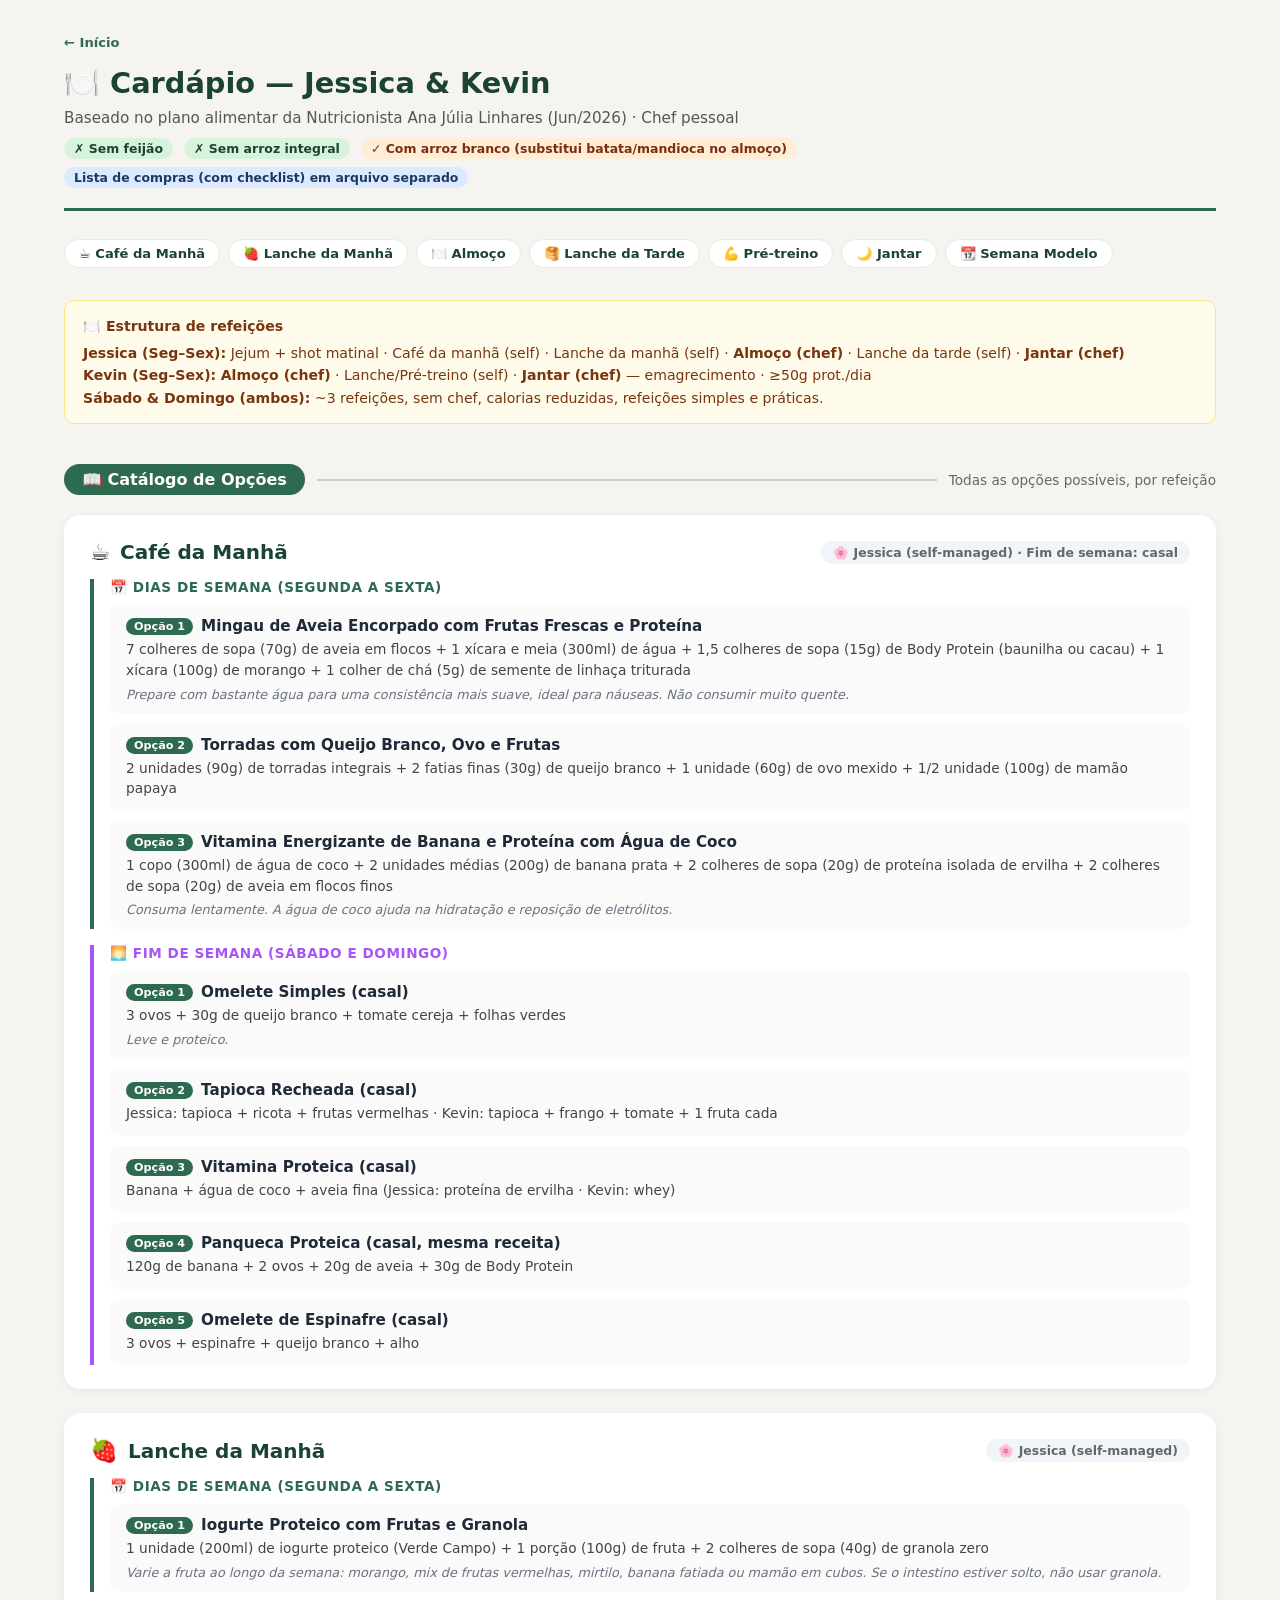
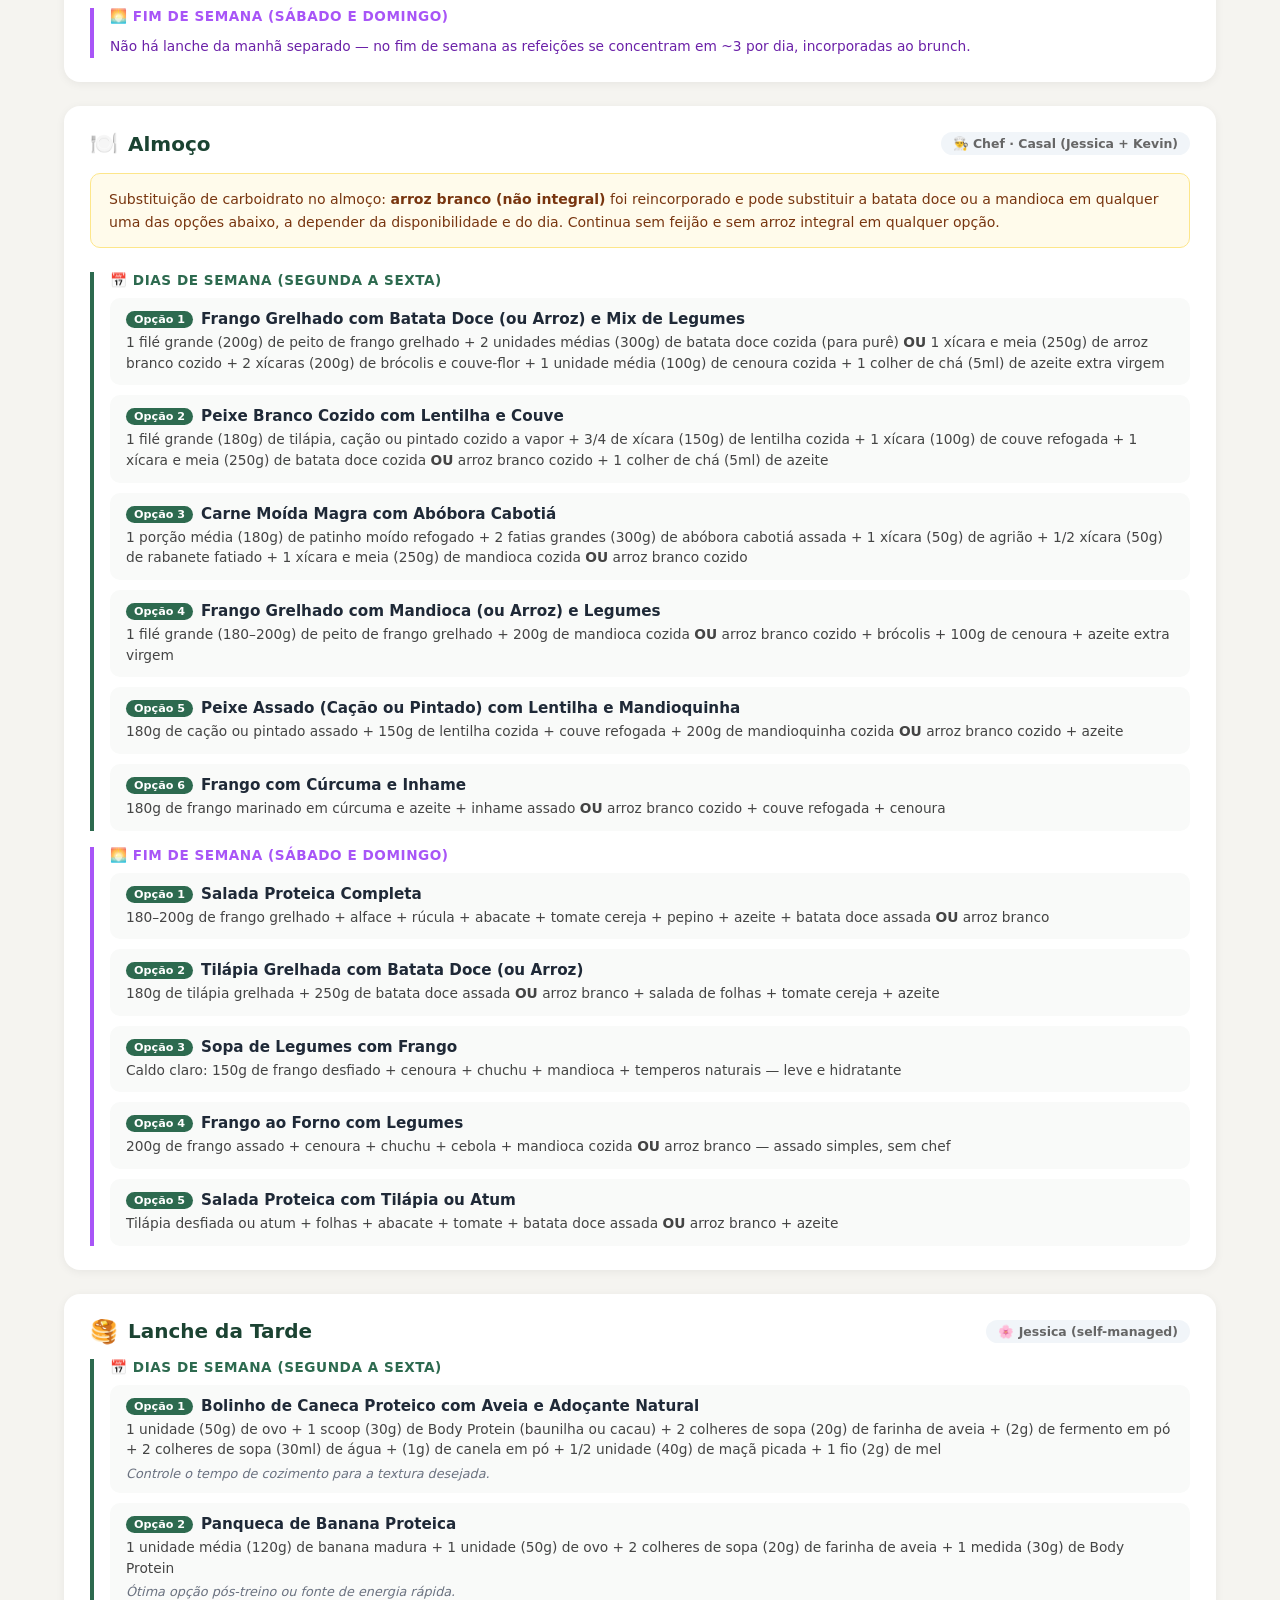
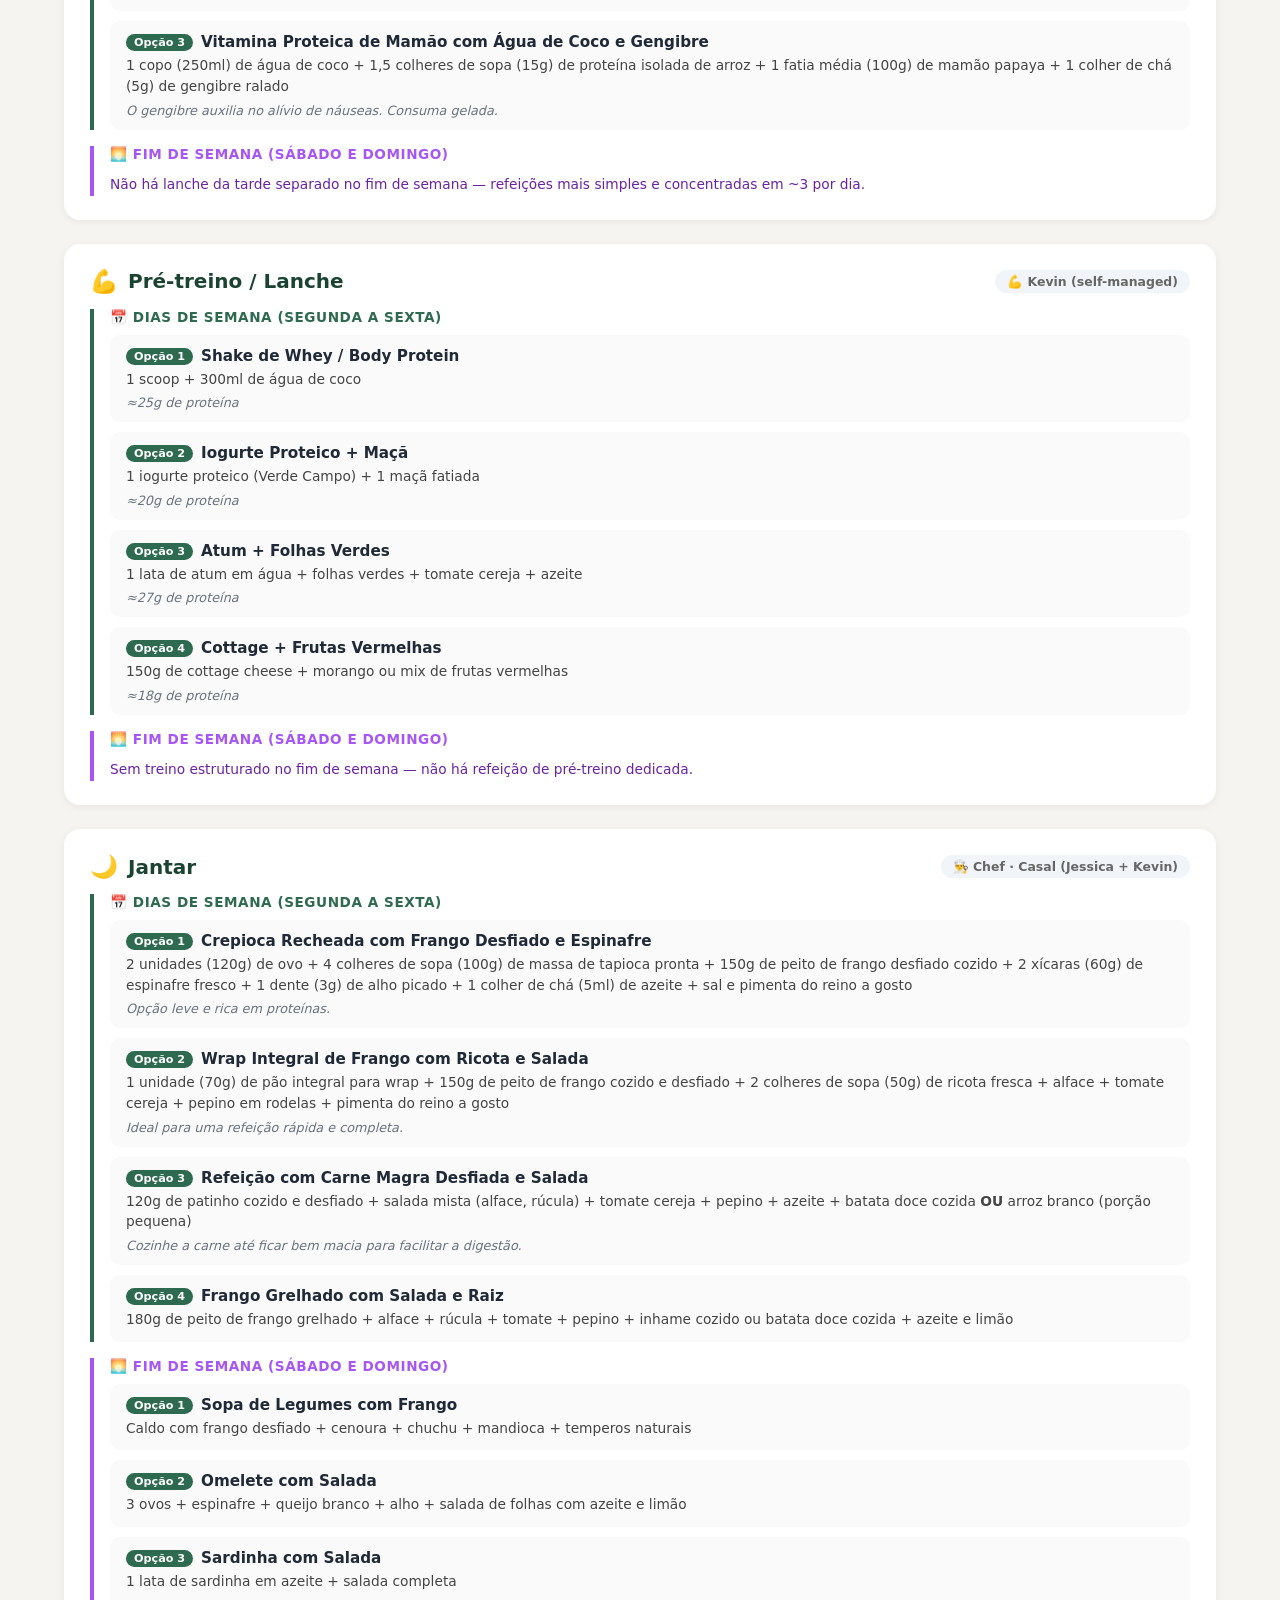
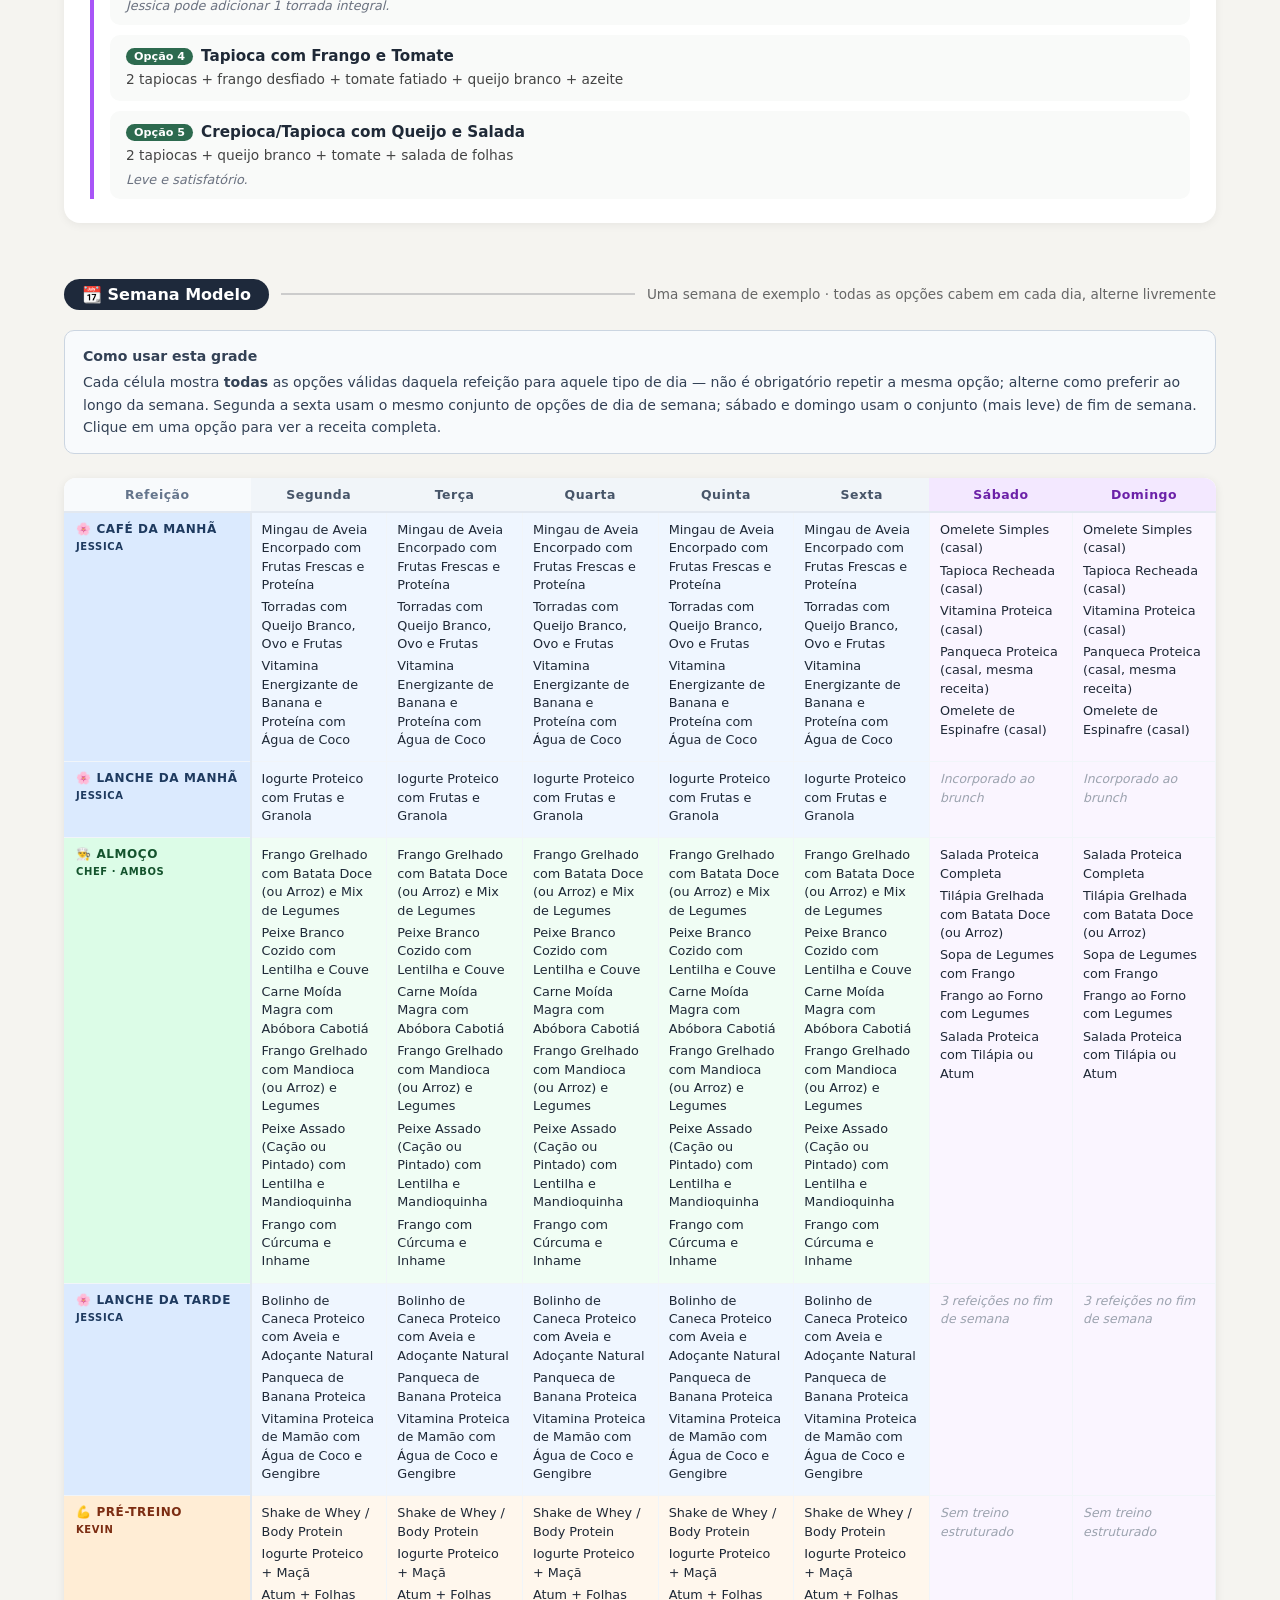
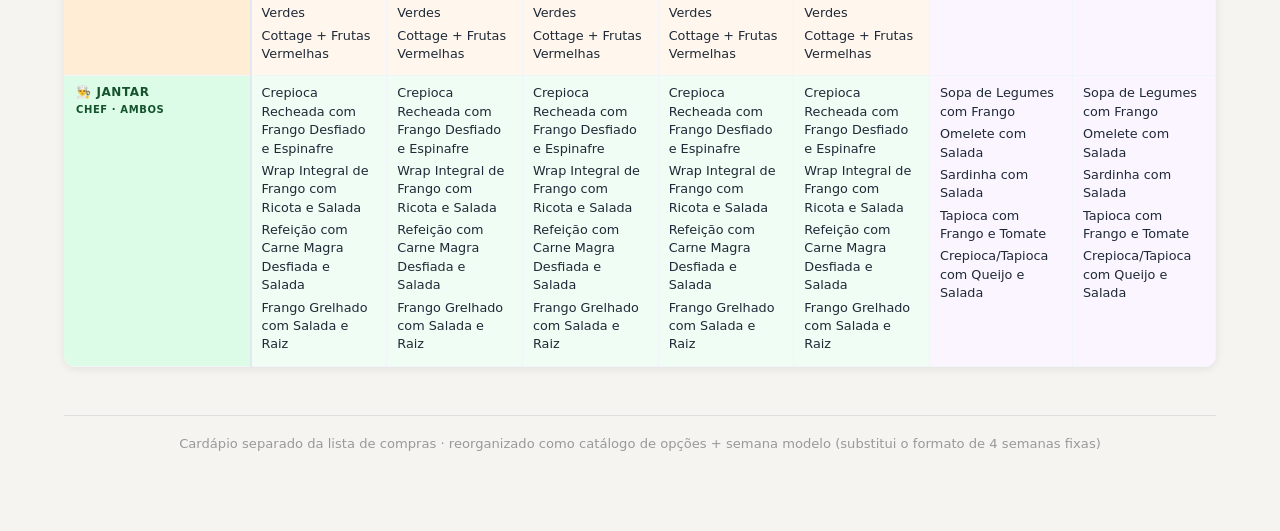
==== cardapio-opcoes-semana.html @ 3e59788e "feat: initial commit" ====
<!DOCTYPE html>
<html lang="pt-BR">
<head>
<meta charset="UTF-8">
<meta name="viewport" content="width=device-width, initial-scale=1.0">
<title>Cardápio — Jessica &amp; Kevin</title>
<style>
  .back-nav { display: inline-flex; align-items: center; gap: 6px; font-size: 0.82rem; font-weight: 600; color: #2d6a4f; text-decoration: none; margin-bottom: 16px; }
  .back-nav:hover { text-decoration: underline; }
  * { margin: 0; padding: 0; box-sizing: border-box; }
  body {
    font-family: 'Segoe UI', system-ui, sans-serif;
    background: #f5f4f0;
    color: #2d2d2d;
    padding: 32px 24px 80px;
    max-width: 1200px;
    margin: 0 auto;
  }
  header { margin-bottom: 28px; padding-bottom: 20px; border-bottom: 3px solid #2d6a4f; }
  header h1 { font-size: 1.8rem; font-weight: 700; color: #1b4332; margin-bottom: 6px; }
  header p { color: #555; font-size: 0.95rem; line-height: 1.6; }
  .tag { display: inline-block; background: #d8f3dc; color: #1b4332; font-size: 0.78rem; font-weight: 600; padding: 3px 10px; border-radius: 20px; margin-right: 6px; margin-top: 8px; }
  .tag.blue { background: #dbeafe; color: #1e3a5f; }
  .tag.orange { background: #ffedd5; color: #7c2d12; }

  nav.toc { display: flex; flex-wrap: wrap; gap: 8px; margin: 20px 0 32px; }
  nav.toc a {
    background: white; border: 1px solid #d8f3dc; color: #1b4332;
    font-size: 0.82rem; font-weight: 600; padding: 6px 14px; border-radius: 20px;
    text-decoration: none;
  }
  nav.toc a:hover { background: #d8f3dc; }

  .note-box { background: #fffbeb; border: 1px solid #fde68a; border-radius: 10px; padding: 14px 18px; margin: 16px 0 24px; font-size: 0.88rem; color: #78350f; line-height: 1.6; }
  .note-box strong { display: block; margin-bottom: 4px; }

  .section-title { display: flex; align-items: center; gap: 12px; margin: 40px 0 20px; }
  .section-title .badge { background: #2d6a4f; color: white; padding: 6px 18px; border-radius: 30px; font-size: 1rem; font-weight: 700; white-space: nowrap; }
  .section-title hr { flex: 1; border: none; border-top: 2px solid #ccc; }
  .section-title p { color: #666; font-size: 0.85rem; white-space: nowrap; }

  /* meal sections (catalog) */
  .meal-section { background: white; border-radius: 16px; padding: 24px 26px; margin-bottom: 24px; box-shadow: 0 2px 10px rgba(0,0,0,0.06); scroll-margin-top: 16px; }
  .meal-header { display: flex; align-items: center; gap: 10px; margin-bottom: 4px; flex-wrap: wrap; }
  .meal-icon { font-size: 1.4rem; }
  .meal-header h2 { font-size: 1.25rem; color: #1b4332; font-weight: 700; }
  .who-tag { margin-left: auto; font-size: 0.78rem; font-weight: 600; color: #666; background: #f1f5f9; padding: 4px 12px; border-radius: 20px; }

  .opt-groups { margin-top: 14px; display: flex; flex-direction: column; gap: 16px; }
  .opt-group { border-left: 4px solid #2d6a4f; padding-left: 16px; }
  .opt-group-label { font-weight: 700; font-size: 0.85rem; text-transform: uppercase; letter-spacing: 0.04em; margin-bottom: 10px; }
  .opt-card { background: #f9faf9; border-radius: 10px; padding: 12px 16px; margin-bottom: 10px; }
  .opt-card:last-child { margin-bottom: 0; }
  .opt-title { font-weight: 700; font-size: 0.95rem; color: #1f2937; margin-bottom: 4px; }
  .opt-num { display: inline-block; background: #2d6a4f; color: white; font-size: 0.7rem; font-weight: 700; padding: 2px 8px; border-radius: 10px; margin-right: 8px; vertical-align: middle; }
  .opt-ing { font-size: 0.86rem; color: #444; line-height: 1.5; }
  .opt-card .obs { font-size: 0.8rem; color: #6b7280; margin-top: 6px; font-style: italic; }
  .weekend-note { font-size: 0.86rem; color: #6b21a8; padding: 4px 0; }

  /* semana modelo grid (reuses table.menu style) */
  .menu-table-wrap { overflow-x: auto; border-radius: 12px; box-shadow: 0 2px 10px rgba(0,0,0,0.08); }
  table.menu { border-collapse: collapse; width: 100%; min-width: 950px; background: white; font-size: 0.82rem; }
  table.menu th { padding: 9px 10px; text-align: center; font-size: 0.78rem; font-weight: 700; letter-spacing: 0.04em; border-bottom: 2px solid #e2e8f0; white-space: nowrap; }
  th.day-header { background: #f1f5f9; color: #475569; }
  th.wkend-header { background: #f3e8ff; color: #6b21a8; }
  th.row-label { background: #f8fafc; color: #64748b; text-align:left; width: 130px; }
  table.menu td { padding: 8px 10px; border-bottom: 1px solid #f1f5f9; border-right: 1px solid #f1f5f9; vertical-align: top; line-height: 1.4; color: #374151; }
  table.menu td.row-label-cell { font-size: 0.75rem; font-weight: 700; text-transform: uppercase; letter-spacing: 0.05em; white-space: nowrap; padding: 8px 12px; border-right: 2px solid #e2e8f0; }
  tr.row-chef td { background: #f0fdf4; }
  tr.row-chef td.row-label-cell { background: #dcfce7; color: #14532d; }
  tr.row-jessica td { background: #eff6ff; }
  tr.row-jessica td.row-label-cell { background: #dbeafe; color: #1e3a5f; }
  tr.row-kevin td { background: #fff7ed; }
  tr.row-kevin td.row-label-cell { background: #ffedd5; color: #7c2d12; }
  td.wkend { background: rgba(168,85,247,0.06) !important; }
  .cell-list { list-style: none; }
  .cell-list li { margin-bottom: 4px; }
  .cell-list a { color: #1f2937; text-decoration: none; font-size: 0.8rem; }
  .cell-list a:hover { text-decoration: underline; color: #2d6a4f; }
  .cell-empty, .cell-note { color: #9ca3af; font-size: 0.78rem; font-style: italic; }

  footer { margin-top: 48px; padding-top: 20px; border-top: 1px solid #ddd; font-size: 0.82rem; color: #999; text-align: center; }

  @media print {
    body { padding: 16px; background: white; }
    .meal-section { box-shadow: none; border: 1px solid #ddd; }
    nav.toc { display: none; }
  }
</style>
</head>
<body>

<a class="back-nav" href="index.html">← Início</a>
<header>
  <h1>🍽️ Cardápio — Jessica &amp; Kevin</h1>
  <p>Baseado no plano alimentar da Nutricionista Ana Júlia Linhares (Jun/2026) · Chef pessoal</p>
  <div>
    <span class="tag">✗ Sem feijão</span>
    <span class="tag">✗ Sem arroz integral</span>
    <span class="tag orange">✓ Com arroz branco (substitui batata/mandioca no almoço)</span>
    <span class="tag blue">Lista de compras (com checklist) em arquivo separado</span>
  </div>
</header>

<nav class="toc">
  <a href="#cafe">☕ Café da Manhã</a>
  <a href="#lanche-manha">🍓 Lanche da Manhã</a>
  <a href="#almoco">🍽️ Almoço</a>
  <a href="#lanche-tarde">🥞 Lanche da Tarde</a>
  <a href="#pretreino">💪 Pré-treino</a>
  <a href="#jantar">🌙 Jantar</a>
  <a href="#semana-modelo">📆 Semana Modelo</a>
</nav>

<div class="note-box">
  <strong>🍽️ Estrutura de refeições</strong>
  <b>Jessica (Seg–Sex):</b> Jejum + shot matinal · Café da manhã (self) · Lanche da manhã (self) · <b>Almoço (chef)</b> · Lanche da tarde (self) · <b>Jantar (chef)</b><br>
  <b>Kevin (Seg–Sex):</b> <b>Almoço (chef)</b> · Lanche/Pré-treino (self) · <b>Jantar (chef)</b> — emagrecimento · ≥50g prot./dia<br>
  <b>Sábado &amp; Domingo (ambos):</b> ~3 refeições, sem chef, calorias reduzidas, refeições simples e práticas.
</div>

<div class="section-title">
  <span class="badge">📖 Catálogo de Opções</span>
  <hr>
  <p>Todas as opções possíveis, por refeição</p>
</div>

<div class="meal-section" id="cafe">
  <div class="meal-header"><span class="meal-icon">☕</span><h2>Café da Manhã</h2><span class="who-tag">🌸 Jessica (self-managed) · Fim de semana: casal</span></div>
  
  <div class="opt-groups">
  <div class="opt-group" style="border-left-color:#2d6a4f;">
    <div class="opt-group-label" style="color:#2d6a4f;">📅 Dias de Semana (Segunda a Sexta)</div>
    <div class="opt-card">
      <div class="opt-title"><span class="opt-num">Opção 1</span>Mingau de Aveia Encorpado com Frutas Frescas e Proteína</div>
      <div class="opt-ing">7 colheres de sopa (70g) de aveia em flocos + 1 xícara e meia (300ml) de água + 1,5 colheres de sopa (15g) de Body Protein (baunilha ou cacau) + 1 xícara (100g) de morango + 1 colher de chá (5g) de semente de linhaça triturada</div>
      <div class="obs">Prepare com bastante água para uma consistência mais suave, ideal para náuseas. Não consumir muito quente.</div>
    </div>
    <div class="opt-card">
      <div class="opt-title"><span class="opt-num">Opção 2</span>Torradas com Queijo Branco, Ovo e Frutas</div>
      <div class="opt-ing">2 unidades (90g) de torradas integrais + 2 fatias finas (30g) de queijo branco + 1 unidade (60g) de ovo mexido + 1/2 unidade (100g) de mamão papaya</div>
      
    </div>
    <div class="opt-card">
      <div class="opt-title"><span class="opt-num">Opção 3</span>Vitamina Energizante de Banana e Proteína com Água de Coco</div>
      <div class="opt-ing">1 copo (300ml) de água de coco + 2 unidades médias (200g) de banana prata + 2 colheres de sopa (20g) de proteína isolada de ervilha + 2 colheres de sopa (20g) de aveia em flocos finos</div>
      <div class="obs">Consuma lentamente. A água de coco ajuda na hidratação e reposição de eletrólitos.</div>
    </div>
  </div>
  <div class="opt-group" style="border-left-color:#a855f7;">
    <div class="opt-group-label" style="color:#a855f7;">🌅 Fim de Semana (Sábado e Domingo)</div>
    <div class="opt-card">
      <div class="opt-title"><span class="opt-num">Opção 1</span>Omelete Simples (casal)</div>
      <div class="opt-ing">3 ovos + 30g de queijo branco + tomate cereja + folhas verdes</div>
      <div class="obs">Leve e proteico.</div>
    </div>
    <div class="opt-card">
      <div class="opt-title"><span class="opt-num">Opção 2</span>Tapioca Recheada (casal)</div>
      <div class="opt-ing">Jessica: tapioca + ricota + frutas vermelhas · Kevin: tapioca + frango + tomate + 1 fruta cada</div>
      
    </div>
    <div class="opt-card">
      <div class="opt-title"><span class="opt-num">Opção 3</span>Vitamina Proteica (casal)</div>
      <div class="opt-ing">Banana + água de coco + aveia fina (Jessica: proteína de ervilha · Kevin: whey)</div>
      
    </div>
    <div class="opt-card">
      <div class="opt-title"><span class="opt-num">Opção 4</span>Panqueca Proteica (casal, mesma receita)</div>
      <div class="opt-ing">120g de banana + 2 ovos + 20g de aveia + 30g de Body Protein</div>
      
    </div>
    <div class="opt-card">
      <div class="opt-title"><span class="opt-num">Opção 5</span>Omelete de Espinafre (casal)</div>
      <div class="opt-ing">3 ovos + espinafre + queijo branco + alho</div>
      
    </div>
  </div>
  </div>
</div>
<div class="meal-section" id="lanche-manha">
  <div class="meal-header"><span class="meal-icon">🍓</span><h2>Lanche da Manhã</h2><span class="who-tag">🌸 Jessica (self-managed)</span></div>
  
  <div class="opt-groups">
  <div class="opt-group" style="border-left-color:#2d6a4f;">
    <div class="opt-group-label" style="color:#2d6a4f;">📅 Dias de Semana (Segunda a Sexta)</div>
    <div class="opt-card">
      <div class="opt-title"><span class="opt-num">Opção 1</span>Iogurte Proteico com Frutas e Granola</div>
      <div class="opt-ing">1 unidade (200ml) de iogurte proteico (Verde Campo) + 1 porção (100g) de fruta + 2 colheres de sopa (40g) de granola zero</div>
      <div class="obs">Varie a fruta ao longo da semana: morango, mix de frutas vermelhas, mirtilo, banana fatiada ou mamão em cubos. Se o intestino estiver solto, não usar granola.</div>
    </div>
  </div>
<div class="opt-group" style="border-left-color:#a855f7;"><div class="opt-group-label" style="color:#a855f7;">🌅 Fim de Semana (Sábado e Domingo)</div><p class="weekend-note">Não há lanche da manhã separado — no fim de semana as refeições se concentram em ~3 por dia, incorporadas ao brunch.</p></div>  </div>
</div>
<div class="meal-section" id="almoco">
  <div class="meal-header"><span class="meal-icon">🍽️</span><h2>Almoço</h2><span class="who-tag">👨‍🍳 Chef · Casal (Jessica + Kevin)</span></div>
  <div class="note-box">Substituição de carboidrato no almoço: <b>arroz branco (não integral)</b> foi reincorporado e pode substituir a batata doce ou a mandioca em qualquer uma das opções abaixo, a depender da disponibilidade e do dia. Continua sem feijão e sem arroz integral em qualquer opção.</div>
  <div class="opt-groups">
  <div class="opt-group" style="border-left-color:#2d6a4f;">
    <div class="opt-group-label" style="color:#2d6a4f;">📅 Dias de Semana (Segunda a Sexta)</div>
    <div class="opt-card">
      <div class="opt-title"><span class="opt-num">Opção 1</span>Frango Grelhado com Batata Doce (ou Arroz) e Mix de Legumes</div>
      <div class="opt-ing">1 filé grande (200g) de peito de frango grelhado + 2 unidades médias (300g) de batata doce cozida (para purê) <b>OU</b> 1 xícara e meia (250g) de arroz branco cozido + 2 xícaras (200g) de brócolis e couve-flor + 1 unidade média (100g) de cenoura cozida + 1 colher de chá (5ml) de azeite extra virgem</div>
      
    </div>
    <div class="opt-card">
      <div class="opt-title"><span class="opt-num">Opção 2</span>Peixe Branco Cozido com Lentilha e Couve</div>
      <div class="opt-ing">1 filé grande (180g) de tilápia, cação ou pintado cozido a vapor + 3/4 de xícara (150g) de lentilha cozida + 1 xícara (100g) de couve refogada + 1 xícara e meia (250g) de batata doce cozida <b>OU</b> arroz branco cozido + 1 colher de chá (5ml) de azeite</div>
      
    </div>
    <div class="opt-card">
      <div class="opt-title"><span class="opt-num">Opção 3</span>Carne Moída Magra com Abóbora Cabotiá</div>
      <div class="opt-ing">1 porção média (180g) de patinho moído refogado + 2 fatias grandes (300g) de abóbora cabotiá assada + 1 xícara (50g) de agrião + 1/2 xícara (50g) de rabanete fatiado + 1 xícara e meia (250g) de mandioca cozida <b>OU</b> arroz branco cozido</div>
      
    </div>
    <div class="opt-card">
      <div class="opt-title"><span class="opt-num">Opção 4</span>Frango Grelhado com Mandioca (ou Arroz) e Legumes</div>
      <div class="opt-ing">1 filé grande (180–200g) de peito de frango grelhado + 200g de mandioca cozida <b>OU</b> arroz branco cozido + brócolis + 100g de cenoura + azeite extra virgem</div>
      
    </div>
    <div class="opt-card">
      <div class="opt-title"><span class="opt-num">Opção 5</span>Peixe Assado (Cação ou Pintado) com Lentilha e Mandioquinha</div>
      <div class="opt-ing">180g de cação ou pintado assado + 150g de lentilha cozida + couve refogada + 200g de mandioquinha cozida <b>OU</b> arroz branco cozido + azeite</div>
      
    </div>
    <div class="opt-card">
      <div class="opt-title"><span class="opt-num">Opção 6</span>Frango com Cúrcuma e Inhame</div>
      <div class="opt-ing">180g de frango marinado em cúrcuma e azeite + inhame assado <b>OU</b> arroz branco cozido + couve refogada + cenoura</div>
      
    </div>
  </div>
  <div class="opt-group" style="border-left-color:#a855f7;">
    <div class="opt-group-label" style="color:#a855f7;">🌅 Fim de Semana (Sábado e Domingo)</div>
    <div class="opt-card">
      <div class="opt-title"><span class="opt-num">Opção 1</span>Salada Proteica Completa</div>
      <div class="opt-ing">180–200g de frango grelhado + alface + rúcula + abacate + tomate cereja + pepino + azeite + batata doce assada <b>OU</b> arroz branco</div>
      
    </div>
    <div class="opt-card">
      <div class="opt-title"><span class="opt-num">Opção 2</span>Tilápia Grelhada com Batata Doce (ou Arroz)</div>
      <div class="opt-ing">180g de tilápia grelhada + 250g de batata doce assada <b>OU</b> arroz branco + salada de folhas + tomate cereja + azeite</div>
      
    </div>
    <div class="opt-card">
      <div class="opt-title"><span class="opt-num">Opção 3</span>Sopa de Legumes com Frango</div>
      <div class="opt-ing">Caldo claro: 150g de frango desfiado + cenoura + chuchu + mandioca + temperos naturais — leve e hidratante</div>
      
    </div>
    <div class="opt-card">
      <div class="opt-title"><span class="opt-num">Opção 4</span>Frango ao Forno com Legumes</div>
      <div class="opt-ing">200g de frango assado + cenoura + chuchu + cebola + mandioca cozida <b>OU</b> arroz branco — assado simples, sem chef</div>
      
    </div>
    <div class="opt-card">
      <div class="opt-title"><span class="opt-num">Opção 5</span>Salada Proteica com Tilápia ou Atum</div>
      <div class="opt-ing">Tilápia desfiada ou atum + folhas + abacate + tomate + batata doce assada <b>OU</b> arroz branco + azeite</div>
      
    </div>
  </div>
  </div>
</div>
<div class="meal-section" id="lanche-tarde">
  <div class="meal-header"><span class="meal-icon">🥞</span><h2>Lanche da Tarde</h2><span class="who-tag">🌸 Jessica (self-managed)</span></div>
  
  <div class="opt-groups">
  <div class="opt-group" style="border-left-color:#2d6a4f;">
    <div class="opt-group-label" style="color:#2d6a4f;">📅 Dias de Semana (Segunda a Sexta)</div>
    <div class="opt-card">
      <div class="opt-title"><span class="opt-num">Opção 1</span>Bolinho de Caneca Proteico com Aveia e Adoçante Natural</div>
      <div class="opt-ing">1 unidade (50g) de ovo + 1 scoop (30g) de Body Protein (baunilha ou cacau) + 2 colheres de sopa (20g) de farinha de aveia + (2g) de fermento em pó + 2 colheres de sopa (30ml) de água + (1g) de canela em pó + 1/2 unidade (40g) de maçã picada + 1 fio (2g) de mel</div>
      <div class="obs">Controle o tempo de cozimento para a textura desejada.</div>
    </div>
    <div class="opt-card">
      <div class="opt-title"><span class="opt-num">Opção 2</span>Panqueca de Banana Proteica</div>
      <div class="opt-ing">1 unidade média (120g) de banana madura + 1 unidade (50g) de ovo + 2 colheres de sopa (20g) de farinha de aveia + 1 medida (30g) de Body Protein</div>
      <div class="obs">Ótima opção pós-treino ou fonte de energia rápida.</div>
    </div>
    <div class="opt-card">
      <div class="opt-title"><span class="opt-num">Opção 3</span>Vitamina Proteica de Mamão com Água de Coco e Gengibre</div>
      <div class="opt-ing">1 copo (250ml) de água de coco + 1,5 colheres de sopa (15g) de proteína isolada de arroz + 1 fatia média (100g) de mamão papaya + 1 colher de chá (5g) de gengibre ralado</div>
      <div class="obs">O gengibre auxilia no alívio de náuseas. Consuma gelada.</div>
    </div>
  </div>
<div class="opt-group" style="border-left-color:#a855f7;"><div class="opt-group-label" style="color:#a855f7;">🌅 Fim de Semana (Sábado e Domingo)</div><p class="weekend-note">Não há lanche da tarde separado no fim de semana — refeições mais simples e concentradas em ~3 por dia.</p></div>  </div>
</div>
<div class="meal-section" id="pretreino">
  <div class="meal-header"><span class="meal-icon">💪</span><h2>Pré-treino / Lanche</h2><span class="who-tag">💪 Kevin (self-managed)</span></div>
  
  <div class="opt-groups">
  <div class="opt-group" style="border-left-color:#2d6a4f;">
    <div class="opt-group-label" style="color:#2d6a4f;">📅 Dias de Semana (Segunda a Sexta)</div>
    <div class="opt-card">
      <div class="opt-title"><span class="opt-num">Opção 1</span>Shake de Whey / Body Protein</div>
      <div class="opt-ing">1 scoop + 300ml de água de coco</div>
      <div class="obs">≈25g de proteína</div>
    </div>
    <div class="opt-card">
      <div class="opt-title"><span class="opt-num">Opção 2</span>Iogurte Proteico + Maçã</div>
      <div class="opt-ing">1 iogurte proteico (Verde Campo) + 1 maçã fatiada</div>
      <div class="obs">≈20g de proteína</div>
    </div>
    <div class="opt-card">
      <div class="opt-title"><span class="opt-num">Opção 3</span>Atum + Folhas Verdes</div>
      <div class="opt-ing">1 lata de atum em água + folhas verdes + tomate cereja + azeite</div>
      <div class="obs">≈27g de proteína</div>
    </div>
    <div class="opt-card">
      <div class="opt-title"><span class="opt-num">Opção 4</span>Cottage + Frutas Vermelhas</div>
      <div class="opt-ing">150g de cottage cheese + morango ou mix de frutas vermelhas</div>
      <div class="obs">≈18g de proteína</div>
    </div>
  </div>
<div class="opt-group" style="border-left-color:#a855f7;"><div class="opt-group-label" style="color:#a855f7;">🌅 Fim de Semana (Sábado e Domingo)</div><p class="weekend-note">Sem treino estruturado no fim de semana — não há refeição de pré-treino dedicada.</p></div>  </div>
</div>
<div class="meal-section" id="jantar">
  <div class="meal-header"><span class="meal-icon">🌙</span><h2>Jantar</h2><span class="who-tag">👨‍🍳 Chef · Casal (Jessica + Kevin)</span></div>
  
  <div class="opt-groups">
  <div class="opt-group" style="border-left-color:#2d6a4f;">
    <div class="opt-group-label" style="color:#2d6a4f;">📅 Dias de Semana (Segunda a Sexta)</div>
    <div class="opt-card">
      <div class="opt-title"><span class="opt-num">Opção 1</span>Crepioca Recheada com Frango Desfiado e Espinafre</div>
      <div class="opt-ing">2 unidades (120g) de ovo + 4 colheres de sopa (100g) de massa de tapioca pronta + 150g de peito de frango desfiado cozido + 2 xícaras (60g) de espinafre fresco + 1 dente (3g) de alho picado + 1 colher de chá (5ml) de azeite + sal e pimenta do reino a gosto</div>
      <div class="obs">Opção leve e rica em proteínas.</div>
    </div>
    <div class="opt-card">
      <div class="opt-title"><span class="opt-num">Opção 2</span>Wrap Integral de Frango com Ricota e Salada</div>
      <div class="opt-ing">1 unidade (70g) de pão integral para wrap + 150g de peito de frango cozido e desfiado + 2 colheres de sopa (50g) de ricota fresca + alface + tomate cereja + pepino em rodelas + pimenta do reino a gosto</div>
      <div class="obs">Ideal para uma refeição rápida e completa.</div>
    </div>
    <div class="opt-card">
      <div class="opt-title"><span class="opt-num">Opção 3</span>Refeição com Carne Magra Desfiada e Salada</div>
      <div class="opt-ing">120g de patinho cozido e desfiado + salada mista (alface, rúcula) + tomate cereja + pepino + azeite + batata doce cozida <b>OU</b> arroz branco (porção pequena)</div>
      <div class="obs">Cozinhe a carne até ficar bem macia para facilitar a digestão.</div>
    </div>
    <div class="opt-card">
      <div class="opt-title"><span class="opt-num">Opção 4</span>Frango Grelhado com Salada e Raiz</div>
      <div class="opt-ing">180g de peito de frango grelhado + alface + rúcula + tomate + pepino + inhame cozido ou batata doce cozida + azeite e limão</div>
      
    </div>
  </div>
  <div class="opt-group" style="border-left-color:#a855f7;">
    <div class="opt-group-label" style="color:#a855f7;">🌅 Fim de Semana (Sábado e Domingo)</div>
    <div class="opt-card">
      <div class="opt-title"><span class="opt-num">Opção 1</span>Sopa de Legumes com Frango</div>
      <div class="opt-ing">Caldo com frango desfiado + cenoura + chuchu + mandioca + temperos naturais</div>
      
    </div>
    <div class="opt-card">
      <div class="opt-title"><span class="opt-num">Opção 2</span>Omelete com Salada</div>
      <div class="opt-ing">3 ovos + espinafre + queijo branco + alho + salada de folhas com azeite e limão</div>
      
    </div>
    <div class="opt-card">
      <div class="opt-title"><span class="opt-num">Opção 3</span>Sardinha com Salada</div>
      <div class="opt-ing">1 lata de sardinha em azeite + salada completa</div>
      <div class="obs">Jessica pode adicionar 1 torrada integral.</div>
    </div>
    <div class="opt-card">
      <div class="opt-title"><span class="opt-num">Opção 4</span>Tapioca com Frango e Tomate</div>
      <div class="opt-ing">2 tapiocas + frango desfiado + tomate fatiado + queijo branco + azeite</div>
      
    </div>
    <div class="opt-card">
      <div class="opt-title"><span class="opt-num">Opção 5</span>Crepioca/Tapioca com Queijo e Salada</div>
      <div class="opt-ing">2 tapiocas + queijo branco + tomate + salada de folhas</div>
      <div class="obs">Leve e satisfatório.</div>
    </div>
  </div>
  </div>
</div>

<div id="semana-modelo"></div>
<div class="section-title" style="margin-top:56px;">
  <span class="badge" style="background:#1e293b;">📆 Semana Modelo</span>
  <hr>
  <p>Uma semana de exemplo · todas as opções cabem em cada dia, alterne livremente</p>
</div>

<div class="note-box" style="background:#f8fafc; border-color:#cbd5e1; color:#334155;">
  <strong>Como usar esta grade</strong>
  Cada célula mostra <b>todas</b> as opções válidas daquela refeição para aquele tipo de dia — não é obrigatório repetir a mesma opção; alterne como preferir ao longo da semana. Segunda a sexta usam o mesmo conjunto de opções de dia de semana; sábado e domingo usam o conjunto (mais leve) de fim de semana. Clique em uma opção para ver a receita completa.
</div>

<div class="menu-table-wrap">
  <table class="menu">
    <thead>
      <tr>
        <th class="row-label">Refeição</th>
        <th class="day-header">Segunda</th><th class="day-header">Terça</th><th class="day-header">Quarta</th><th class="day-header">Quinta</th><th class="day-header">Sexta</th><th class="wkend-header">Sábado</th><th class="wkend-header">Domingo</th>
      </tr>
    </thead>
    <tbody>
      <tr class="row-jessica">
        <td class="row-label-cell">🌸 Café da Manhã<br><small>Jessica</small></td>
        <td><ul class="cell-list"><li><a href="#cafe">Mingau de Aveia Encorpado com Frutas Frescas e Proteína</a></li><li><a href="#cafe">Torradas com Queijo Branco, Ovo e Frutas</a></li><li><a href="#cafe">Vitamina Energizante de Banana e Proteína com Água de Coco</a></li></ul></td><td><ul class="cell-list"><li><a href="#cafe">Mingau de Aveia Encorpado com Frutas Frescas e Proteína</a></li><li><a href="#cafe">Torradas com Queijo Branco, Ovo e Frutas</a></li><li><a href="#cafe">Vitamina Energizante de Banana e Proteína com Água de Coco</a></li></ul></td><td><ul class="cell-list"><li><a href="#cafe">Mingau de Aveia Encorpado com Frutas Frescas e Proteína</a></li><li><a href="#cafe">Torradas com Queijo Branco, Ovo e Frutas</a></li><li><a href="#cafe">Vitamina Energizante de Banana e Proteína com Água de Coco</a></li></ul></td><td><ul class="cell-list"><li><a href="#cafe">Mingau de Aveia Encorpado com Frutas Frescas e Proteína</a></li><li><a href="#cafe">Torradas com Queijo Branco, Ovo e Frutas</a></li><li><a href="#cafe">Vitamina Energizante de Banana e Proteína com Água de Coco</a></li></ul></td><td><ul class="cell-list"><li><a href="#cafe">Mingau de Aveia Encorpado com Frutas Frescas e Proteína</a></li><li><a href="#cafe">Torradas com Queijo Branco, Ovo e Frutas</a></li><li><a href="#cafe">Vitamina Energizante de Banana e Proteína com Água de Coco</a></li></ul></td>
        <td class="wkend"><ul class="cell-list"><li><a href="#cafe">Omelete Simples (casal)</a></li><li><a href="#cafe">Tapioca Recheada (casal)</a></li><li><a href="#cafe">Vitamina Proteica (casal)</a></li><li><a href="#cafe">Panqueca Proteica (casal, mesma receita)</a></li><li><a href="#cafe">Omelete de Espinafre (casal)</a></li></ul></td><td class="wkend"><ul class="cell-list"><li><a href="#cafe">Omelete Simples (casal)</a></li><li><a href="#cafe">Tapioca Recheada (casal)</a></li><li><a href="#cafe">Vitamina Proteica (casal)</a></li><li><a href="#cafe">Panqueca Proteica (casal, mesma receita)</a></li><li><a href="#cafe">Omelete de Espinafre (casal)</a></li></ul></td>
      </tr>
      <tr class="row-jessica">
        <td class="row-label-cell">🌸 Lanche da Manhã<br><small>Jessica</small></td>
        <td><ul class="cell-list"><li><a href="#lanche-manha">Iogurte Proteico com Frutas e Granola</a></li></ul></td><td><ul class="cell-list"><li><a href="#lanche-manha">Iogurte Proteico com Frutas e Granola</a></li></ul></td><td><ul class="cell-list"><li><a href="#lanche-manha">Iogurte Proteico com Frutas e Granola</a></li></ul></td><td><ul class="cell-list"><li><a href="#lanche-manha">Iogurte Proteico com Frutas e Granola</a></li></ul></td><td><ul class="cell-list"><li><a href="#lanche-manha">Iogurte Proteico com Frutas e Granola</a></li></ul></td>
        <td class="wkend"><span class="cell-note">Incorporado ao brunch</span></td><td class="wkend"><span class="cell-note">Incorporado ao brunch</span></td>
      </tr>
      <tr class="row-chef">
        <td class="row-label-cell">👨‍🍳 Almoço<br><small>Chef · Ambos</small></td>
        <td><ul class="cell-list"><li><a href="#almoco">Frango Grelhado com Batata Doce (ou Arroz) e Mix de Legumes</a></li><li><a href="#almoco">Peixe Branco Cozido com Lentilha e Couve</a></li><li><a href="#almoco">Carne Moída Magra com Abóbora Cabotiá</a></li><li><a href="#almoco">Frango Grelhado com Mandioca (ou Arroz) e Legumes</a></li><li><a href="#almoco">Peixe Assado (Cação ou Pintado) com Lentilha e Mandioquinha</a></li><li><a href="#almoco">Frango com Cúrcuma e Inhame</a></li></ul></td><td><ul class="cell-list"><li><a href="#almoco">Frango Grelhado com Batata Doce (ou Arroz) e Mix de Legumes</a></li><li><a href="#almoco">Peixe Branco Cozido com Lentilha e Couve</a></li><li><a href="#almoco">Carne Moída Magra com Abóbora Cabotiá</a></li><li><a href="#almoco">Frango Grelhado com Mandioca (ou Arroz) e Legumes</a></li><li><a href="#almoco">Peixe Assado (Cação ou Pintado) com Lentilha e Mandioquinha</a></li><li><a href="#almoco">Frango com Cúrcuma e Inhame</a></li></ul></td><td><ul class="cell-list"><li><a href="#almoco">Frango Grelhado com Batata Doce (ou Arroz) e Mix de Legumes</a></li><li><a href="#almoco">Peixe Branco Cozido com Lentilha e Couve</a></li><li><a href="#almoco">Carne Moída Magra com Abóbora Cabotiá</a></li><li><a href="#almoco">Frango Grelhado com Mandioca (ou Arroz) e Legumes</a></li><li><a href="#almoco">Peixe Assado (Cação ou Pintado) com Lentilha e Mandioquinha</a></li><li><a href="#almoco">Frango com Cúrcuma e Inhame</a></li></ul></td><td><ul class="cell-list"><li><a href="#almoco">Frango Grelhado com Batata Doce (ou Arroz) e Mix de Legumes</a></li><li><a href="#almoco">Peixe Branco Cozido com Lentilha e Couve</a></li><li><a href="#almoco">Carne Moída Magra com Abóbora Cabotiá</a></li><li><a href="#almoco">Frango Grelhado com Mandioca (ou Arroz) e Legumes</a></li><li><a href="#almoco">Peixe Assado (Cação ou Pintado) com Lentilha e Mandioquinha</a></li><li><a href="#almoco">Frango com Cúrcuma e Inhame</a></li></ul></td><td><ul class="cell-list"><li><a href="#almoco">Frango Grelhado com Batata Doce (ou Arroz) e Mix de Legumes</a></li><li><a href="#almoco">Peixe Branco Cozido com Lentilha e Couve</a></li><li><a href="#almoco">Carne Moída Magra com Abóbora Cabotiá</a></li><li><a href="#almoco">Frango Grelhado com Mandioca (ou Arroz) e Legumes</a></li><li><a href="#almoco">Peixe Assado (Cação ou Pintado) com Lentilha e Mandioquinha</a></li><li><a href="#almoco">Frango com Cúrcuma e Inhame</a></li></ul></td>
        <td class="wkend"><ul class="cell-list"><li><a href="#almoco">Salada Proteica Completa</a></li><li><a href="#almoco">Tilápia Grelhada com Batata Doce (ou Arroz)</a></li><li><a href="#almoco">Sopa de Legumes com Frango</a></li><li><a href="#almoco">Frango ao Forno com Legumes</a></li><li><a href="#almoco">Salada Proteica com Tilápia ou Atum</a></li></ul></td><td class="wkend"><ul class="cell-list"><li><a href="#almoco">Salada Proteica Completa</a></li><li><a href="#almoco">Tilápia Grelhada com Batata Doce (ou Arroz)</a></li><li><a href="#almoco">Sopa de Legumes com Frango</a></li><li><a href="#almoco">Frango ao Forno com Legumes</a></li><li><a href="#almoco">Salada Proteica com Tilápia ou Atum</a></li></ul></td>
      </tr>
      <tr class="row-jessica">
        <td class="row-label-cell">🌸 Lanche da Tarde<br><small>Jessica</small></td>
        <td><ul class="cell-list"><li><a href="#lanche-tarde">Bolinho de Caneca Proteico com Aveia e Adoçante Natural</a></li><li><a href="#lanche-tarde">Panqueca de Banana Proteica</a></li><li><a href="#lanche-tarde">Vitamina Proteica de Mamão com Água de Coco e Gengibre</a></li></ul></td><td><ul class="cell-list"><li><a href="#lanche-tarde">Bolinho de Caneca Proteico com Aveia e Adoçante Natural</a></li><li><a href="#lanche-tarde">Panqueca de Banana Proteica</a></li><li><a href="#lanche-tarde">Vitamina Proteica de Mamão com Água de Coco e Gengibre</a></li></ul></td><td><ul class="cell-list"><li><a href="#lanche-tarde">Bolinho de Caneca Proteico com Aveia e Adoçante Natural</a></li><li><a href="#lanche-tarde">Panqueca de Banana Proteica</a></li><li><a href="#lanche-tarde">Vitamina Proteica de Mamão com Água de Coco e Gengibre</a></li></ul></td><td><ul class="cell-list"><li><a href="#lanche-tarde">Bolinho de Caneca Proteico com Aveia e Adoçante Natural</a></li><li><a href="#lanche-tarde">Panqueca de Banana Proteica</a></li><li><a href="#lanche-tarde">Vitamina Proteica de Mamão com Água de Coco e Gengibre</a></li></ul></td><td><ul class="cell-list"><li><a href="#lanche-tarde">Bolinho de Caneca Proteico com Aveia e Adoçante Natural</a></li><li><a href="#lanche-tarde">Panqueca de Banana Proteica</a></li><li><a href="#lanche-tarde">Vitamina Proteica de Mamão com Água de Coco e Gengibre</a></li></ul></td>
        <td class="wkend"><span class="cell-note">3 refeições no fim de semana</span></td><td class="wkend"><span class="cell-note">3 refeições no fim de semana</span></td>
      </tr>
      <tr class="row-kevin">
        <td class="row-label-cell">💪 Pré-treino<br><small>Kevin</small></td>
        <td><ul class="cell-list"><li><a href="#pretreino">Shake de Whey / Body Protein</a></li><li><a href="#pretreino">Iogurte Proteico + Maçã</a></li><li><a href="#pretreino">Atum + Folhas Verdes</a></li><li><a href="#pretreino">Cottage + Frutas Vermelhas</a></li></ul></td><td><ul class="cell-list"><li><a href="#pretreino">Shake de Whey / Body Protein</a></li><li><a href="#pretreino">Iogurte Proteico + Maçã</a></li><li><a href="#pretreino">Atum + Folhas Verdes</a></li><li><a href="#pretreino">Cottage + Frutas Vermelhas</a></li></ul></td><td><ul class="cell-list"><li><a href="#pretreino">Shake de Whey / Body Protein</a></li><li><a href="#pretreino">Iogurte Proteico + Maçã</a></li><li><a href="#pretreino">Atum + Folhas Verdes</a></li><li><a href="#pretreino">Cottage + Frutas Vermelhas</a></li></ul></td><td><ul class="cell-list"><li><a href="#pretreino">Shake de Whey / Body Protein</a></li><li><a href="#pretreino">Iogurte Proteico + Maçã</a></li><li><a href="#pretreino">Atum + Folhas Verdes</a></li><li><a href="#pretreino">Cottage + Frutas Vermelhas</a></li></ul></td><td><ul class="cell-list"><li><a href="#pretreino">Shake de Whey / Body Protein</a></li><li><a href="#pretreino">Iogurte Proteico + Maçã</a></li><li><a href="#pretreino">Atum + Folhas Verdes</a></li><li><a href="#pretreino">Cottage + Frutas Vermelhas</a></li></ul></td>
        <td class="wkend"><span class="cell-note">Sem treino estruturado</span></td><td class="wkend"><span class="cell-note">Sem treino estruturado</span></td>
      </tr>
      <tr class="row-chef">
        <td class="row-label-cell">👨‍🍳 Jantar<br><small>Chef · Ambos</small></td>
        <td><ul class="cell-list"><li><a href="#jantar">Crepioca Recheada com Frango Desfiado e Espinafre</a></li><li><a href="#jantar">Wrap Integral de Frango com Ricota e Salada</a></li><li><a href="#jantar">Refeição com Carne Magra Desfiada e Salada</a></li><li><a href="#jantar">Frango Grelhado com Salada e Raiz</a></li></ul></td><td><ul class="cell-list"><li><a href="#jantar">Crepioca Recheada com Frango Desfiado e Espinafre</a></li><li><a href="#jantar">Wrap Integral de Frango com Ricota e Salada</a></li><li><a href="#jantar">Refeição com Carne Magra Desfiada e Salada</a></li><li><a href="#jantar">Frango Grelhado com Salada e Raiz</a></li></ul></td><td><ul class="cell-list"><li><a href="#jantar">Crepioca Recheada com Frango Desfiado e Espinafre</a></li><li><a href="#jantar">Wrap Integral de Frango com Ricota e Salada</a></li><li><a href="#jantar">Refeição com Carne Magra Desfiada e Salada</a></li><li><a href="#jantar">Frango Grelhado com Salada e Raiz</a></li></ul></td><td><ul class="cell-list"><li><a href="#jantar">Crepioca Recheada com Frango Desfiado e Espinafre</a></li><li><a href="#jantar">Wrap Integral de Frango com Ricota e Salada</a></li><li><a href="#jantar">Refeição com Carne Magra Desfiada e Salada</a></li><li><a href="#jantar">Frango Grelhado com Salada e Raiz</a></li></ul></td><td><ul class="cell-list"><li><a href="#jantar">Crepioca Recheada com Frango Desfiado e Espinafre</a></li><li><a href="#jantar">Wrap Integral de Frango com Ricota e Salada</a></li><li><a href="#jantar">Refeição com Carne Magra Desfiada e Salada</a></li><li><a href="#jantar">Frango Grelhado com Salada e Raiz</a></li></ul></td>
        <td class="wkend"><ul class="cell-list"><li><a href="#jantar">Sopa de Legumes com Frango</a></li><li><a href="#jantar">Omelete com Salada</a></li><li><a href="#jantar">Sardinha com Salada</a></li><li><a href="#jantar">Tapioca com Frango e Tomate</a></li><li><a href="#jantar">Crepioca/Tapioca com Queijo e Salada</a></li></ul></td><td class="wkend"><ul class="cell-list"><li><a href="#jantar">Sopa de Legumes com Frango</a></li><li><a href="#jantar">Omelete com Salada</a></li><li><a href="#jantar">Sardinha com Salada</a></li><li><a href="#jantar">Tapioca com Frango e Tomate</a></li><li><a href="#jantar">Crepioca/Tapioca com Queijo e Salada</a></li></ul></td>
      </tr>
    </tbody>
  </table>
</div>


<footer>
  Cardápio separado da lista de compras · reorganizado como catálogo de opções + semana modelo (substitui o formato de 4 semanas fixas)
</footer>

</body>
</html>
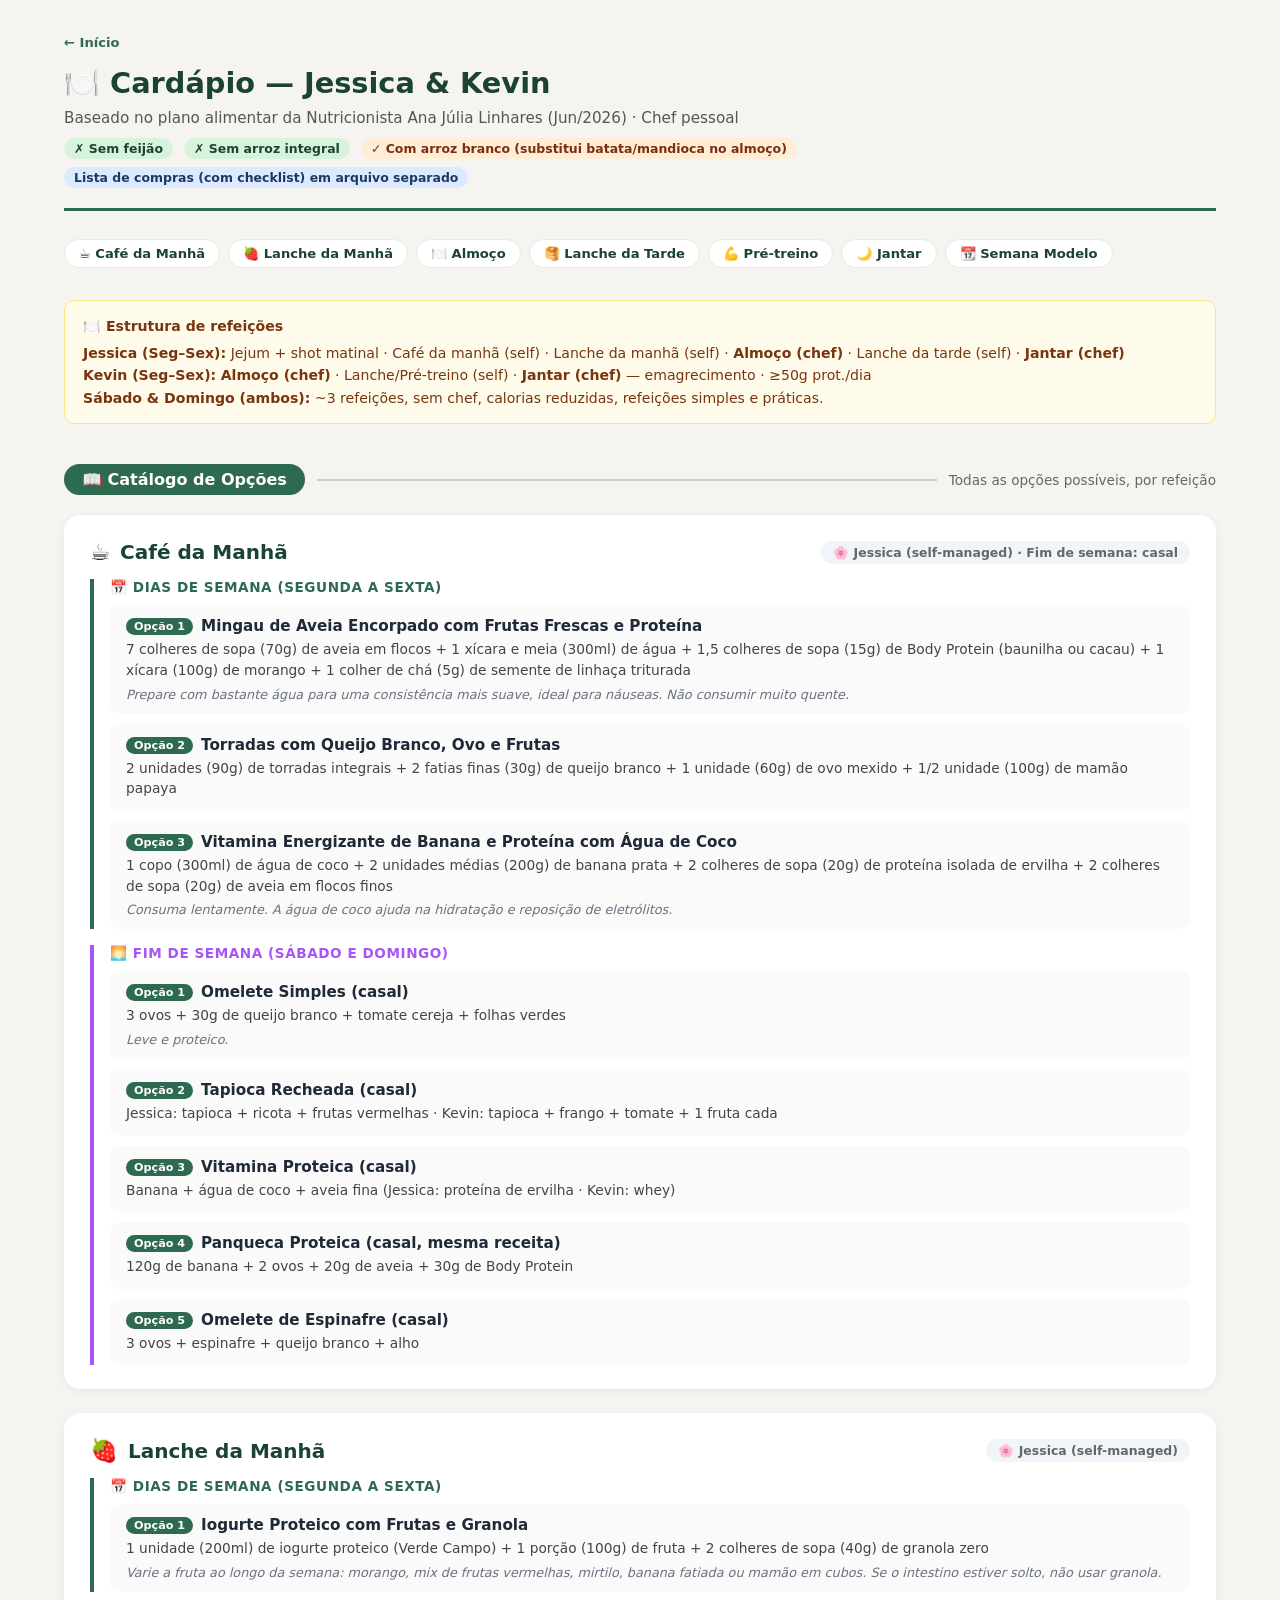
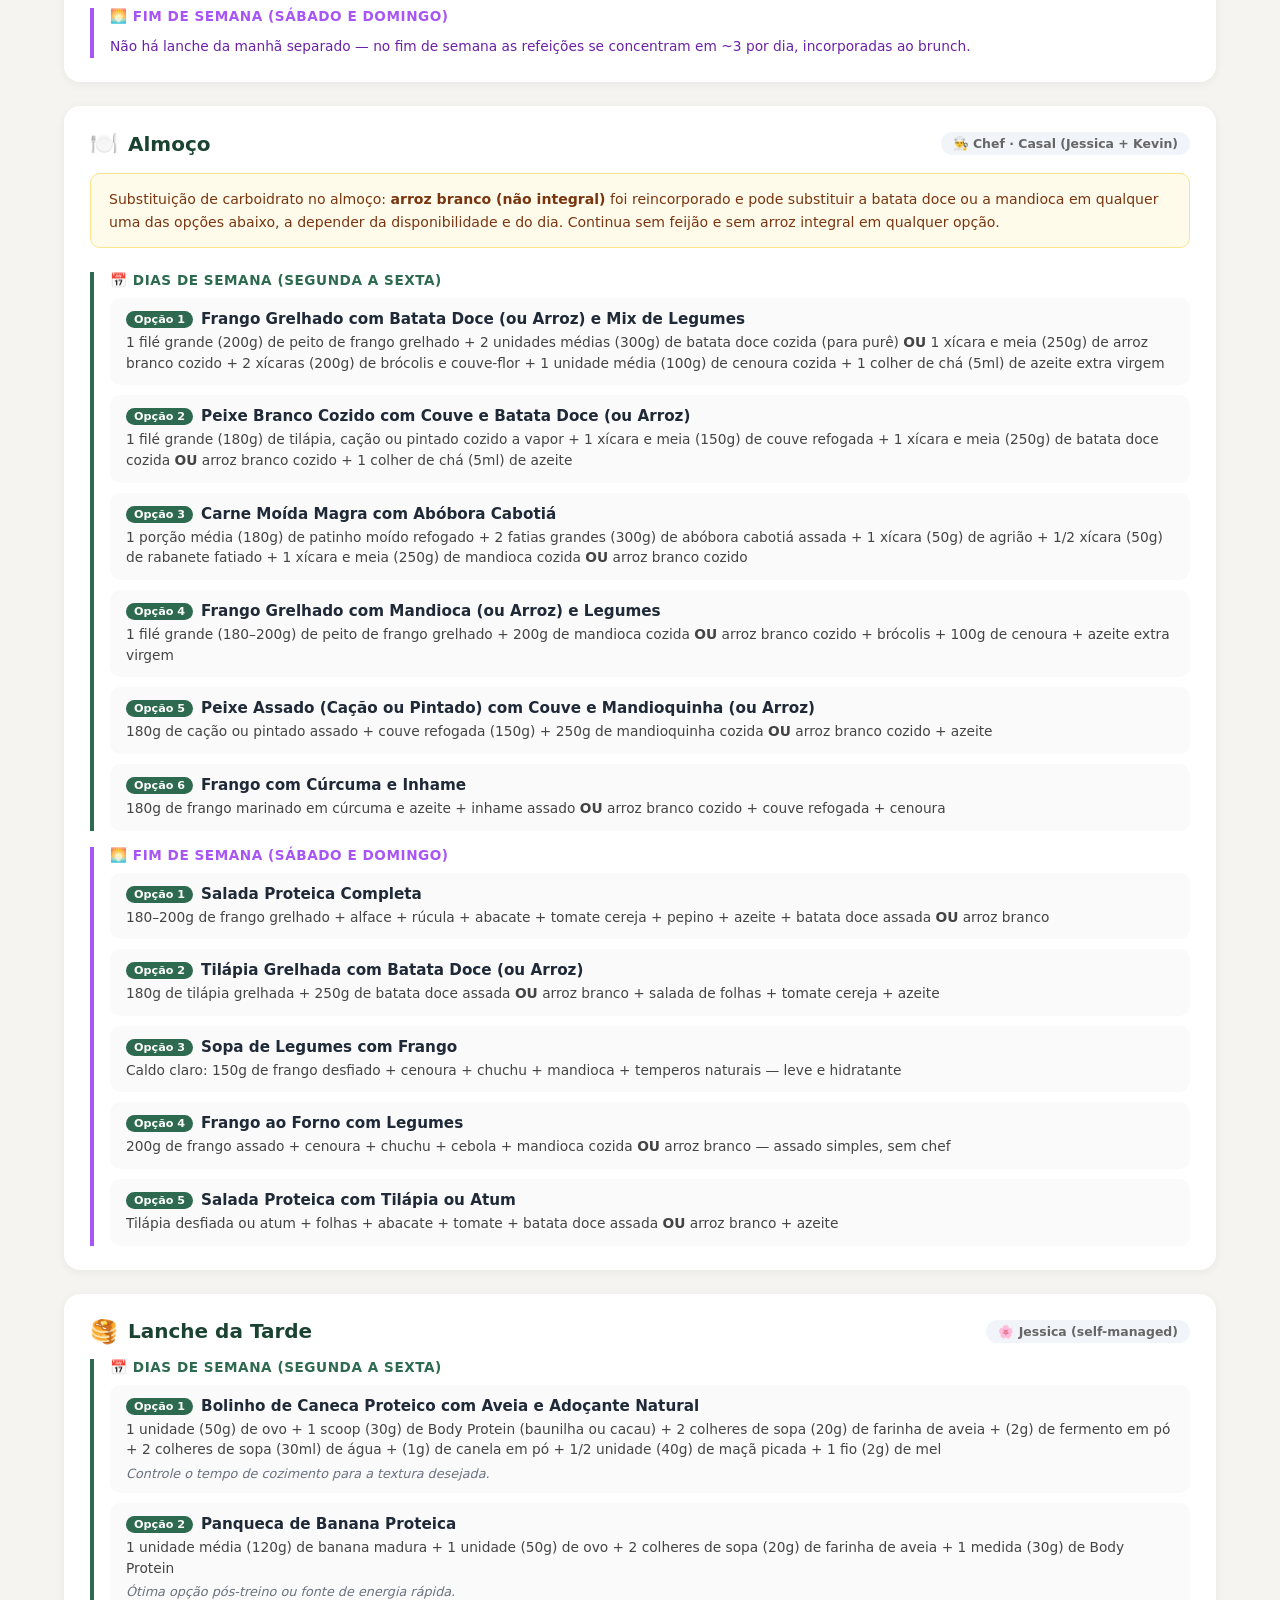
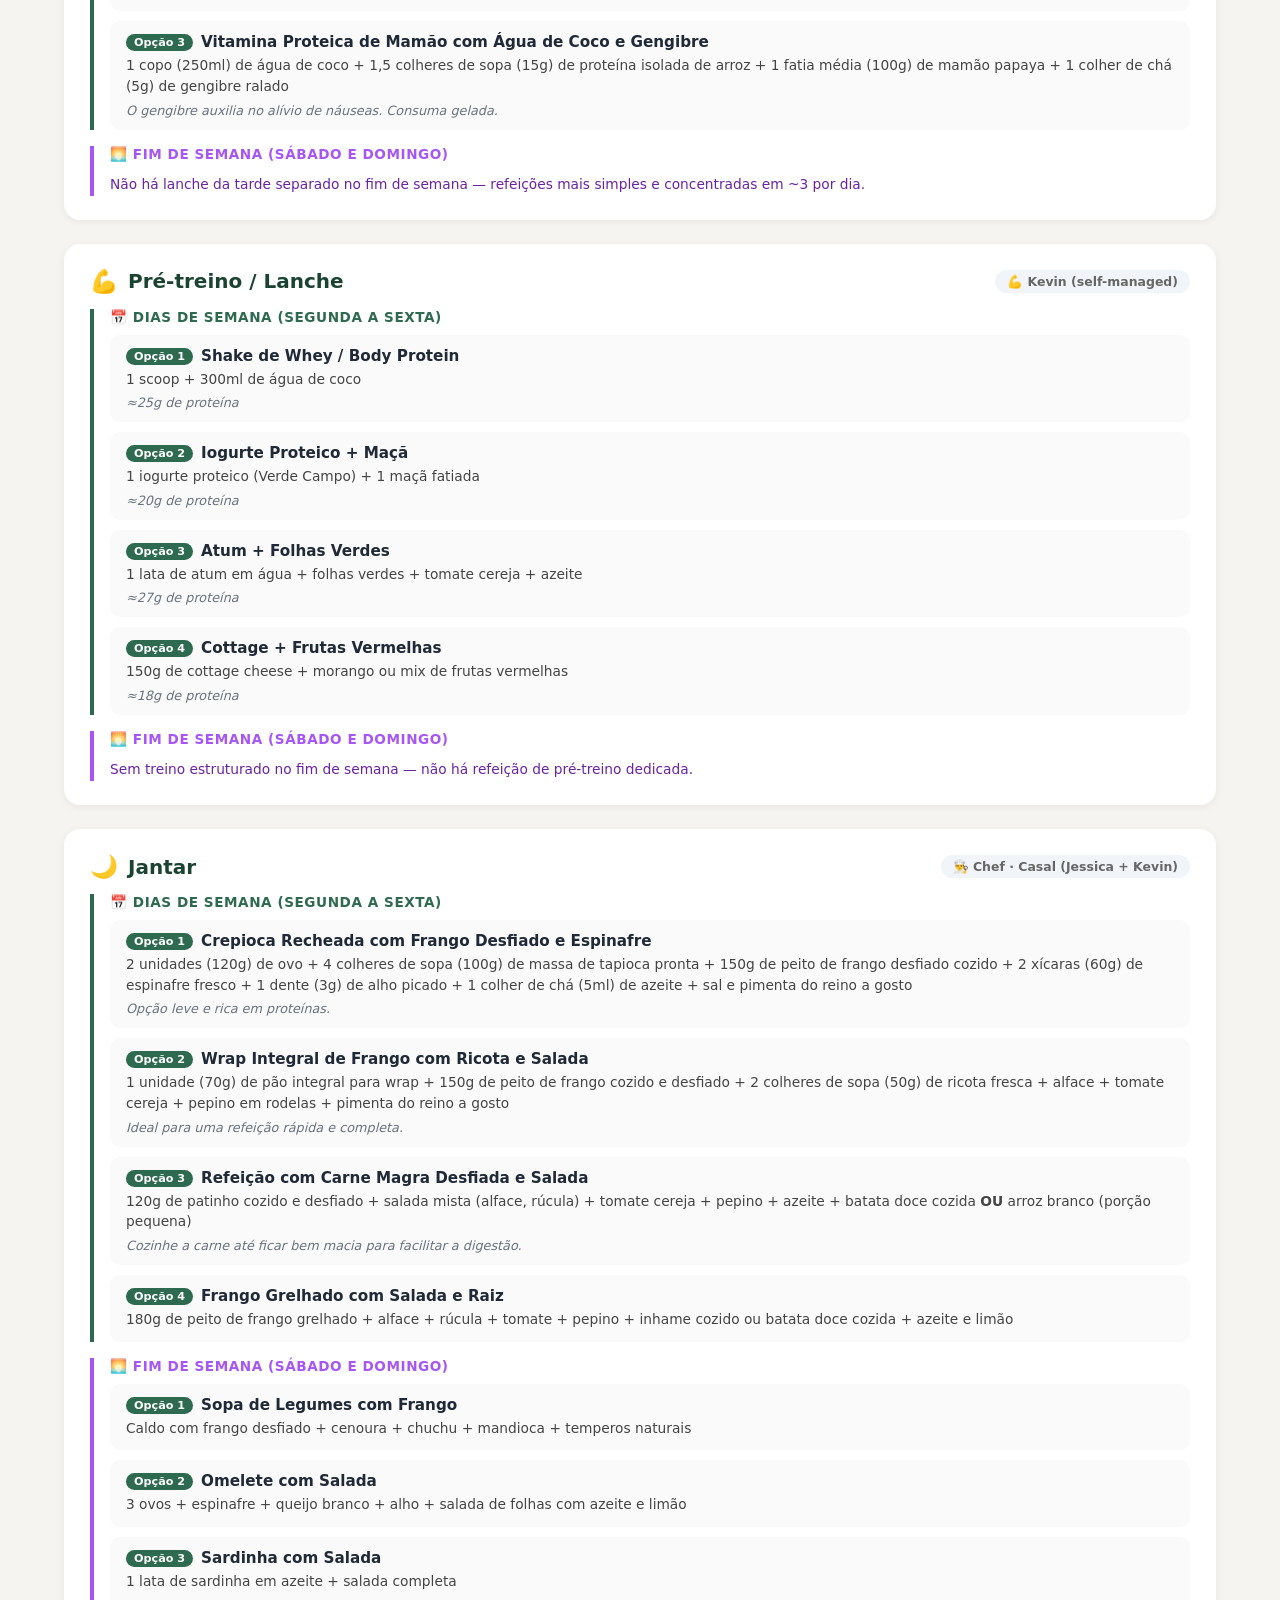
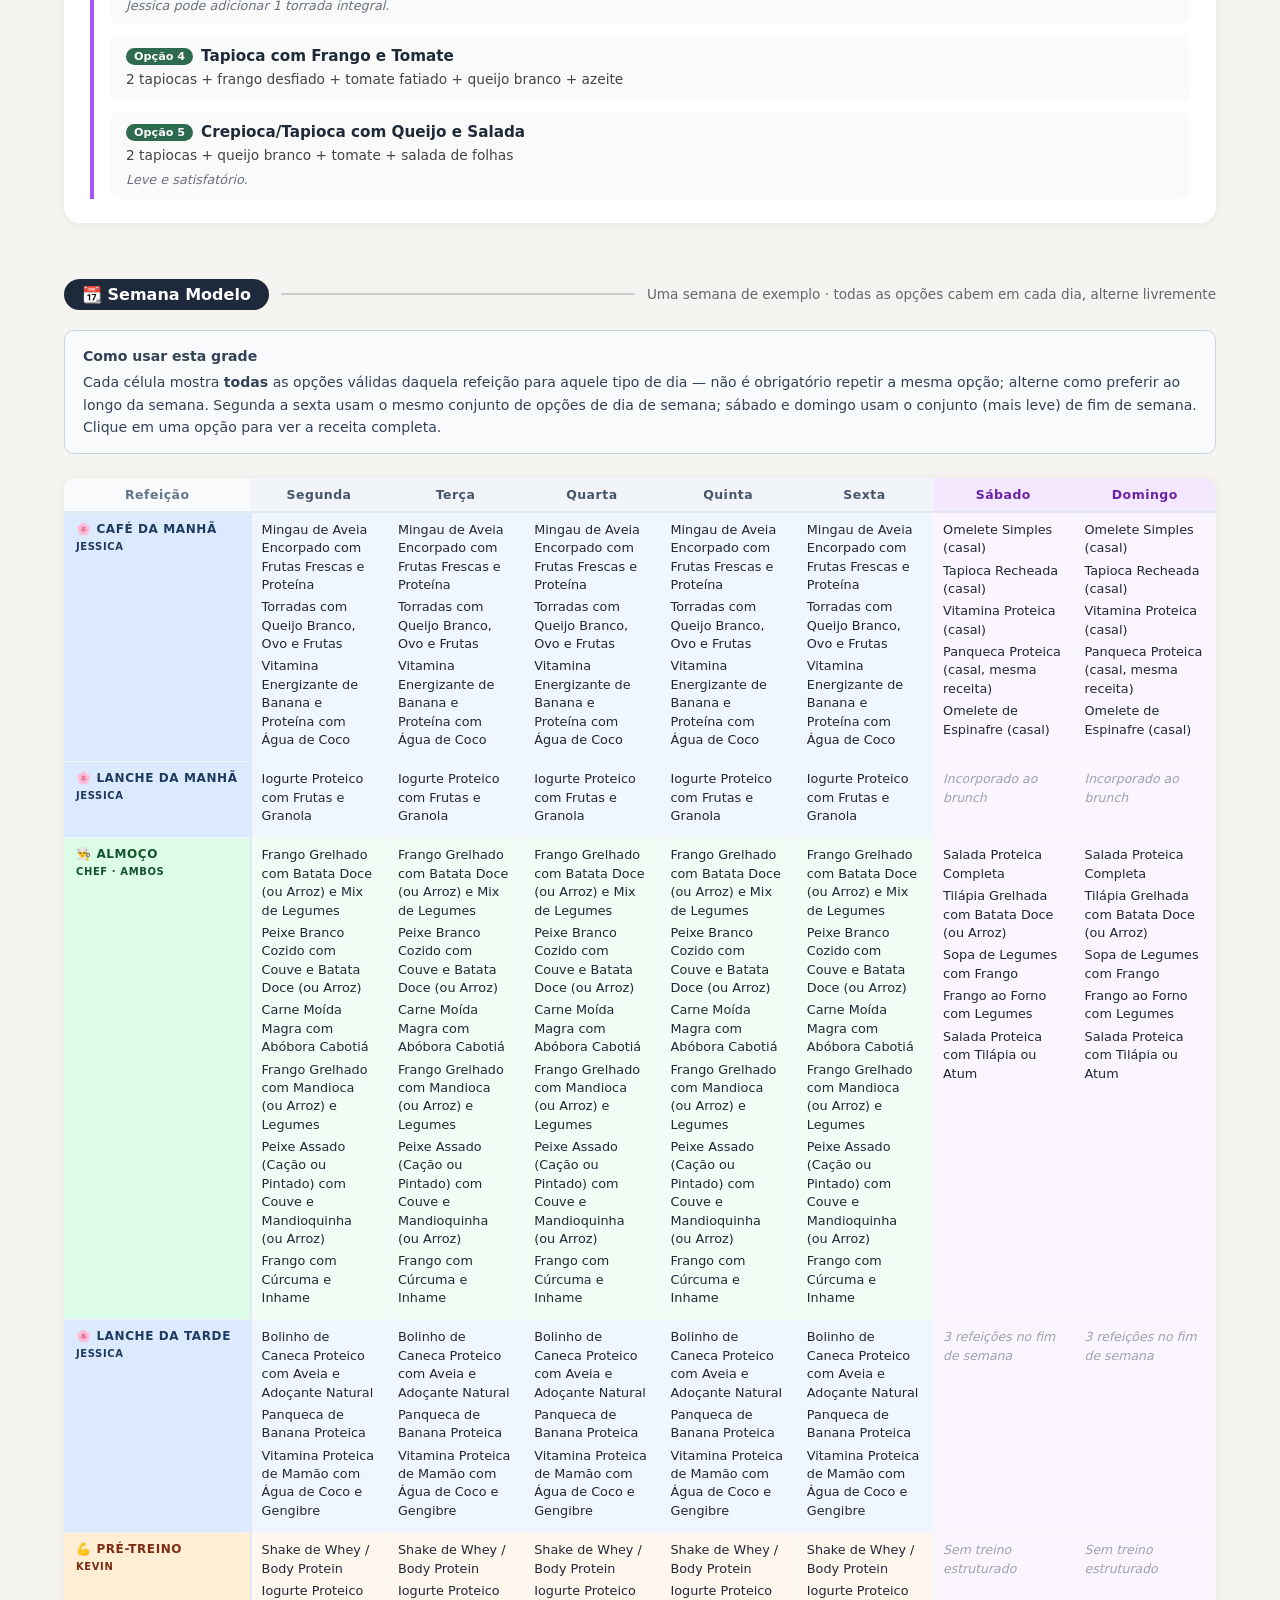
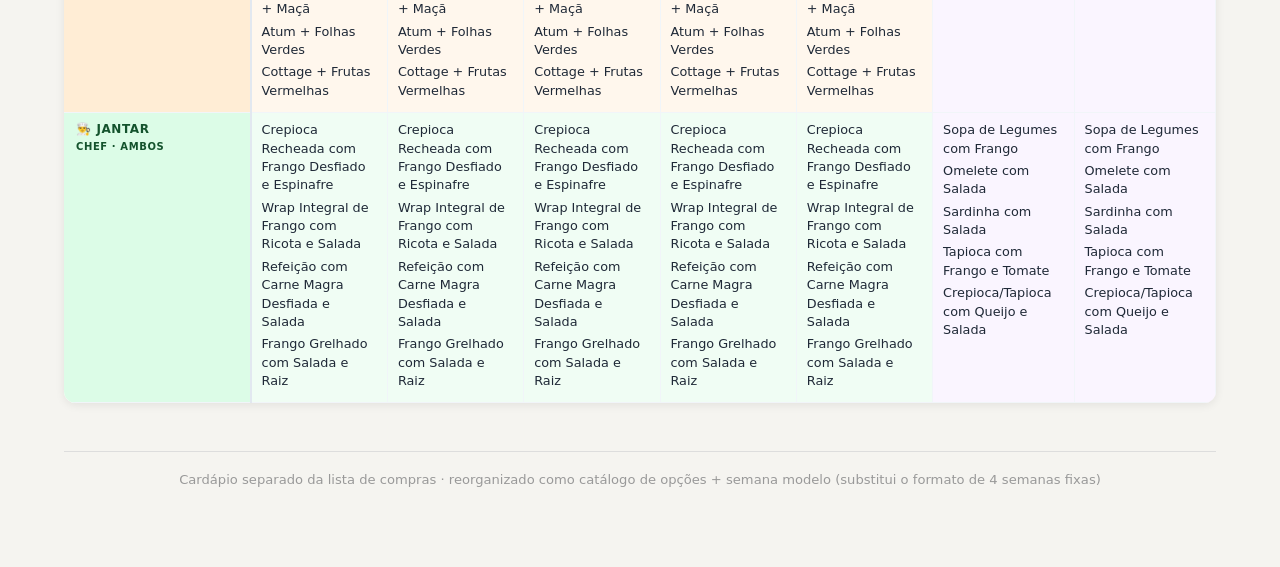
==== commit 81bcd393: "Reorganiza lista de compras por tipo de item, remove duplicatas e lentilha" ====
--- a/cardapio-opcoes-semana.html
+++ b/cardapio-opcoes-semana.html
@@ -203,8 +203,8 @@
       
     </div>
     <div class="opt-card">
-      <div class="opt-title"><span class="opt-num">Opção 2</span>Peixe Branco Cozido com Lentilha e Couve</div>
-      <div class="opt-ing">1 filé grande (180g) de tilápia, cação ou pintado cozido a vapor + 3/4 de xícara (150g) de lentilha cozida + 1 xícara (100g) de couve refogada + 1 xícara e meia (250g) de batata doce cozida <b>OU</b> arroz branco cozido + 1 colher de chá (5ml) de azeite</div>
+      <div class="opt-title"><span class="opt-num">Opção 2</span>Peixe Branco Cozido com Couve e Batata Doce (ou Arroz)</div>
+      <div class="opt-ing">1 filé grande (180g) de tilápia, cação ou pintado cozido a vapor + 1 xícara e meia (150g) de couve refogada + 1 xícara e meia (250g) de batata doce cozida <b>OU</b> arroz branco cozido + 1 colher de chá (5ml) de azeite</div>
       
     </div>
     <div class="opt-card">
@@ -218,8 +218,8 @@
       
     </div>
     <div class="opt-card">
-      <div class="opt-title"><span class="opt-num">Opção 5</span>Peixe Assado (Cação ou Pintado) com Lentilha e Mandioquinha</div>
-      <div class="opt-ing">180g de cação ou pintado assado + 150g de lentilha cozida + couve refogada + 200g de mandioquinha cozida <b>OU</b> arroz branco cozido + azeite</div>
+      <div class="opt-title"><span class="opt-num">Opção 5</span>Peixe Assado (Cação ou Pintado) com Couve e Mandioquinha (ou Arroz)</div>
+      <div class="opt-ing">180g de cação ou pintado assado + couve refogada (150g) + 250g de mandioquinha cozida <b>OU</b> arroz branco cozido + azeite</div>
       
     </div>
     <div class="opt-card">
@@ -402,7 +402,7 @@
       </tr>
       <tr class="row-chef">
         <td class="row-label-cell">👨‍🍳 Almoço<br><small>Chef · Ambos</small></td>
-        <td><ul class="cell-list"><li><a href="#almoco">Frango Grelhado com Batata Doce (ou Arroz) e Mix de Legumes</a></li><li><a href="#almoco">Peixe Branco Cozido com Lentilha e Couve</a></li><li><a href="#almoco">Carne Moída Magra com Abóbora Cabotiá</a></li><li><a href="#almoco">Frango Grelhado com Mandioca (ou Arroz) e Legumes</a></li><li><a href="#almoco">Peixe Assado (Cação ou Pintado) com Lentilha e Mandioquinha</a></li><li><a href="#almoco">Frango com Cúrcuma e Inhame</a></li></ul></td><td><ul class="cell-list"><li><a href="#almoco">Frango Grelhado com Batata Doce (ou Arroz) e Mix de Legumes</a></li><li><a href="#almoco">Peixe Branco Cozido com Lentilha e Couve</a></li><li><a href="#almoco">Carne Moída Magra com Abóbora Cabotiá</a></li><li><a href="#almoco">Frango Grelhado com Mandioca (ou Arroz) e Legumes</a></li><li><a href="#almoco">Peixe Assado (Cação ou Pintado) com Lentilha e Mandioquinha</a></li><li><a href="#almoco">Frango com Cúrcuma e Inhame</a></li></ul></td><td><ul class="cell-list"><li><a href="#almoco">Frango Grelhado com Batata Doce (ou Arroz) e Mix de Legumes</a></li><li><a href="#almoco">Peixe Branco Cozido com Lentilha e Couve</a></li><li><a href="#almoco">Carne Moída Magra com Abóbora Cabotiá</a></li><li><a href="#almoco">Frango Grelhado com Mandioca (ou Arroz) e Legumes</a></li><li><a href="#almoco">Peixe Assado (Cação ou Pintado) com Lentilha e Mandioquinha</a></li><li><a href="#almoco">Frango com Cúrcuma e Inhame</a></li></ul></td><td><ul class="cell-list"><li><a href="#almoco">Frango Grelhado com Batata Doce (ou Arroz) e Mix de Legumes</a></li><li><a href="#almoco">Peixe Branco Cozido com Lentilha e Couve</a></li><li><a href="#almoco">Carne Moída Magra com Abóbora Cabotiá</a></li><li><a href="#almoco">Frango Grelhado com Mandioca (ou Arroz) e Legumes</a></li><li><a href="#almoco">Peixe Assado (Cação ou Pintado) com Lentilha e Mandioquinha</a></li><li><a href="#almoco">Frango com Cúrcuma e Inhame</a></li></ul></td><td><ul class="cell-list"><li><a href="#almoco">Frango Grelhado com Batata Doce (ou Arroz) e Mix de Legumes</a></li><li><a href="#almoco">Peixe Branco Cozido com Lentilha e Couve</a></li><li><a href="#almoco">Carne Moída Magra com Abóbora Cabotiá</a></li><li><a href="#almoco">Frango Grelhado com Mandioca (ou Arroz) e Legumes</a></li><li><a href="#almoco">Peixe Assado (Cação ou Pintado) com Lentilha e Mandioquinha</a></li><li><a href="#almoco">Frango com Cúrcuma e Inhame</a></li></ul></td>
+        <td><ul class="cell-list"><li><a href="#almoco">Frango Grelhado com Batata Doce (ou Arroz) e Mix de Legumes</a></li><li><a href="#almoco">Peixe Branco Cozido com Couve e Batata Doce (ou Arroz)</a></li><li><a href="#almoco">Carne Moída Magra com Abóbora Cabotiá</a></li><li><a href="#almoco">Frango Grelhado com Mandioca (ou Arroz) e Legumes</a></li><li><a href="#almoco">Peixe Assado (Cação ou Pintado) com Couve e Mandioquinha (ou Arroz)</a></li><li><a href="#almoco">Frango com Cúrcuma e Inhame</a></li></ul></td><td><ul class="cell-list"><li><a href="#almoco">Frango Grelhado com Batata Doce (ou Arroz) e Mix de Legumes</a></li><li><a href="#almoco">Peixe Branco Cozido com Couve e Batata Doce (ou Arroz)</a></li><li><a href="#almoco">Carne Moída Magra com Abóbora Cabotiá</a></li><li><a href="#almoco">Frango Grelhado com Mandioca (ou Arroz) e Legumes</a></li><li><a href="#almoco">Peixe Assado (Cação ou Pintado) com Couve e Mandioquinha (ou Arroz)</a></li><li><a href="#almoco">Frango com Cúrcuma e Inhame</a></li></ul></td><td><ul class="cell-list"><li><a href="#almoco">Frango Grelhado com Batata Doce (ou Arroz) e Mix de Legumes</a></li><li><a href="#almoco">Peixe Branco Cozido com Couve e Batata Doce (ou Arroz)</a></li><li><a href="#almoco">Carne Moída Magra com Abóbora Cabotiá</a></li><li><a href="#almoco">Frango Grelhado com Mandioca (ou Arroz) e Legumes</a></li><li><a href="#almoco">Peixe Assado (Cação ou Pintado) com Couve e Mandioquinha (ou Arroz)</a></li><li><a href="#almoco">Frango com Cúrcuma e Inhame</a></li></ul></td><td><ul class="cell-list"><li><a href="#almoco">Frango Grelhado com Batata Doce (ou Arroz) e Mix de Legumes</a></li><li><a href="#almoco">Peixe Branco Cozido com Couve e Batata Doce (ou Arroz)</a></li><li><a href="#almoco">Carne Moída Magra com Abóbora Cabotiá</a></li><li><a href="#almoco">Frango Grelhado com Mandioca (ou Arroz) e Legumes</a></li><li><a href="#almoco">Peixe Assado (Cação ou Pintado) com Couve e Mandioquinha (ou Arroz)</a></li><li><a href="#almoco">Frango com Cúrcuma e Inhame</a></li></ul></td><td><ul class="cell-list"><li><a href="#almoco">Frango Grelhado com Batata Doce (ou Arroz) e Mix de Legumes</a></li><li><a href="#almoco">Peixe Branco Cozido com Couve e Batata Doce (ou Arroz)</a></li><li><a href="#almoco">Carne Moída Magra com Abóbora Cabotiá</a></li><li><a href="#almoco">Frango Grelhado com Mandioca (ou Arroz) e Legumes</a></li><li><a href="#almoco">Peixe Assado (Cação ou Pintado) com Couve e Mandioquinha (ou Arroz)</a></li><li><a href="#almoco">Frango com Cúrcuma e Inhame</a></li></ul></td>
         <td class="wkend"><ul class="cell-list"><li><a href="#almoco">Salada Proteica Completa</a></li><li><a href="#almoco">Tilápia Grelhada com Batata Doce (ou Arroz)</a></li><li><a href="#almoco">Sopa de Legumes com Frango</a></li><li><a href="#almoco">Frango ao Forno com Legumes</a></li><li><a href="#almoco">Salada Proteica com Tilápia ou Atum</a></li></ul></td><td class="wkend"><ul class="cell-list"><li><a href="#almoco">Salada Proteica Completa</a></li><li><a href="#almoco">Tilápia Grelhada com Batata Doce (ou Arroz)</a></li><li><a href="#almoco">Sopa de Legumes com Frango</a></li><li><a href="#almoco">Frango ao Forno com Legumes</a></li><li><a href="#almoco">Salada Proteica com Tilápia ou Atum</a></li></ul></td>
       </tr>
       <tr class="row-jessica">
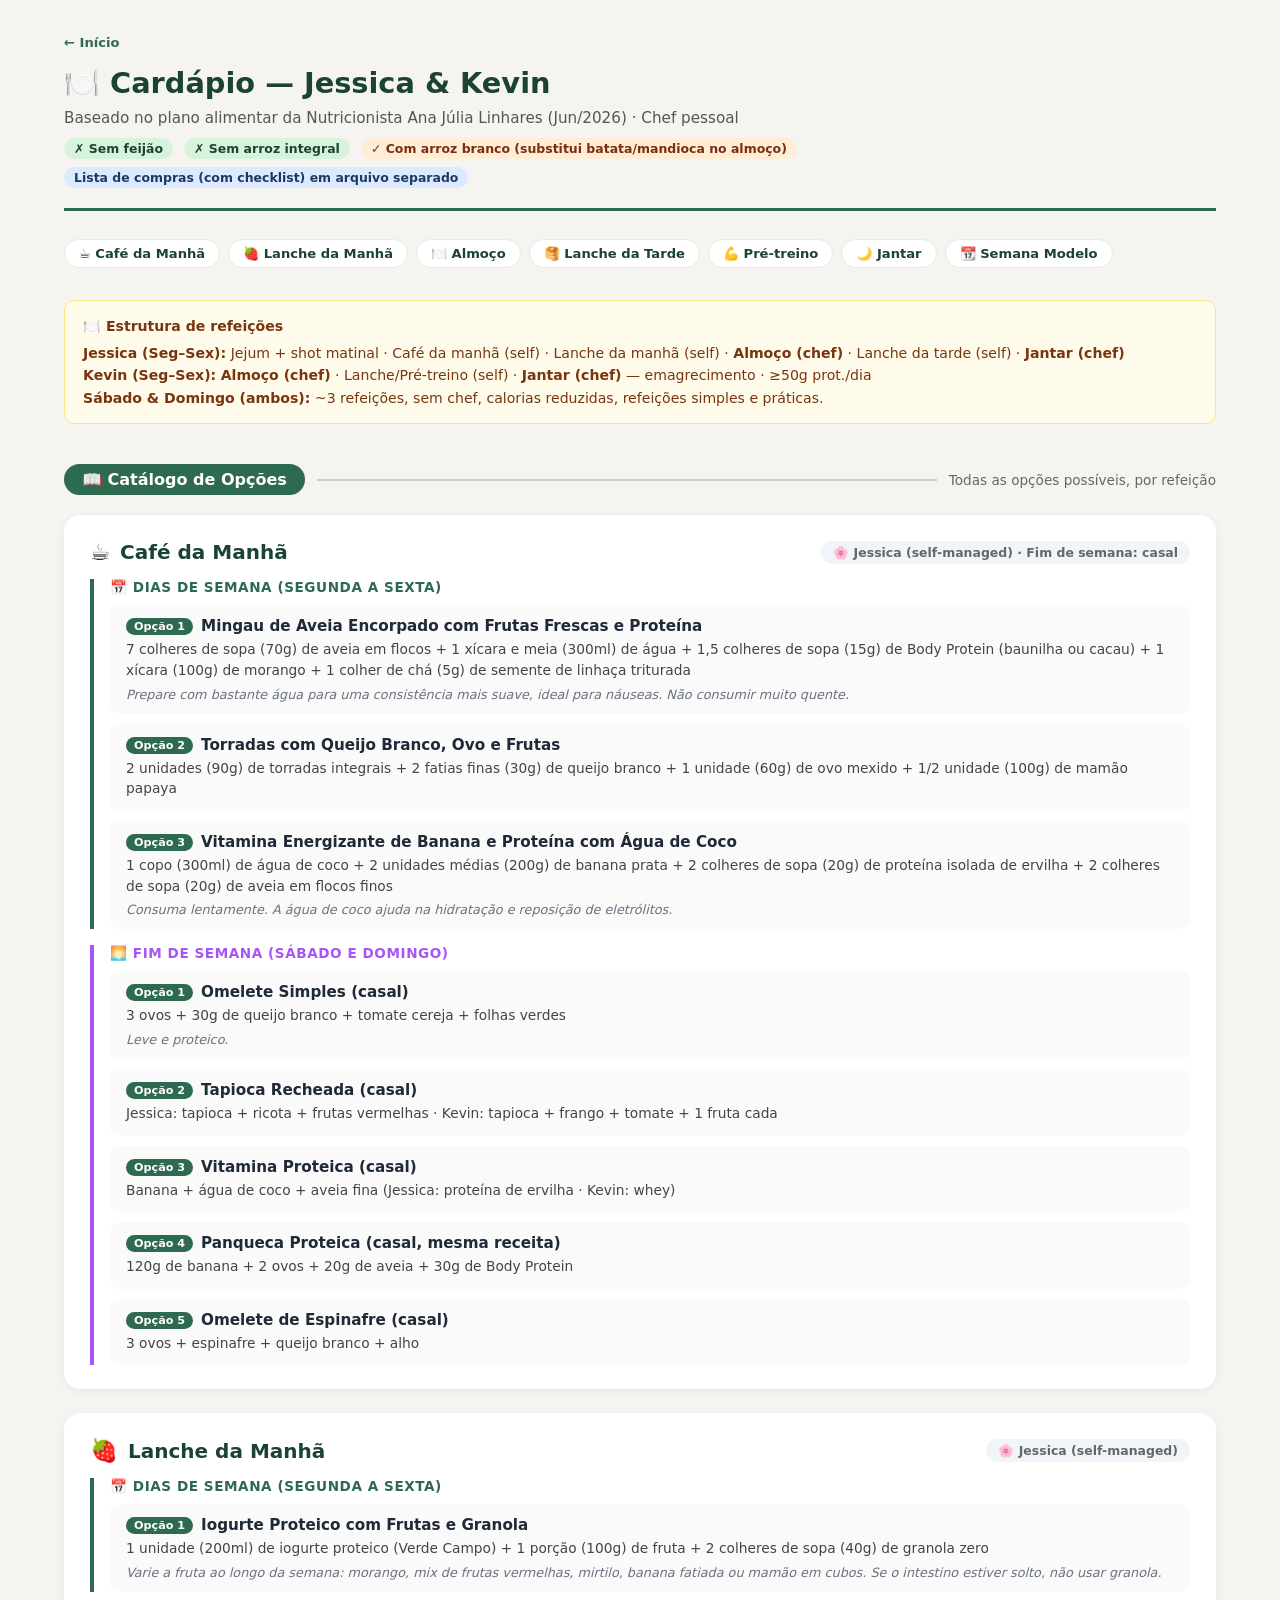
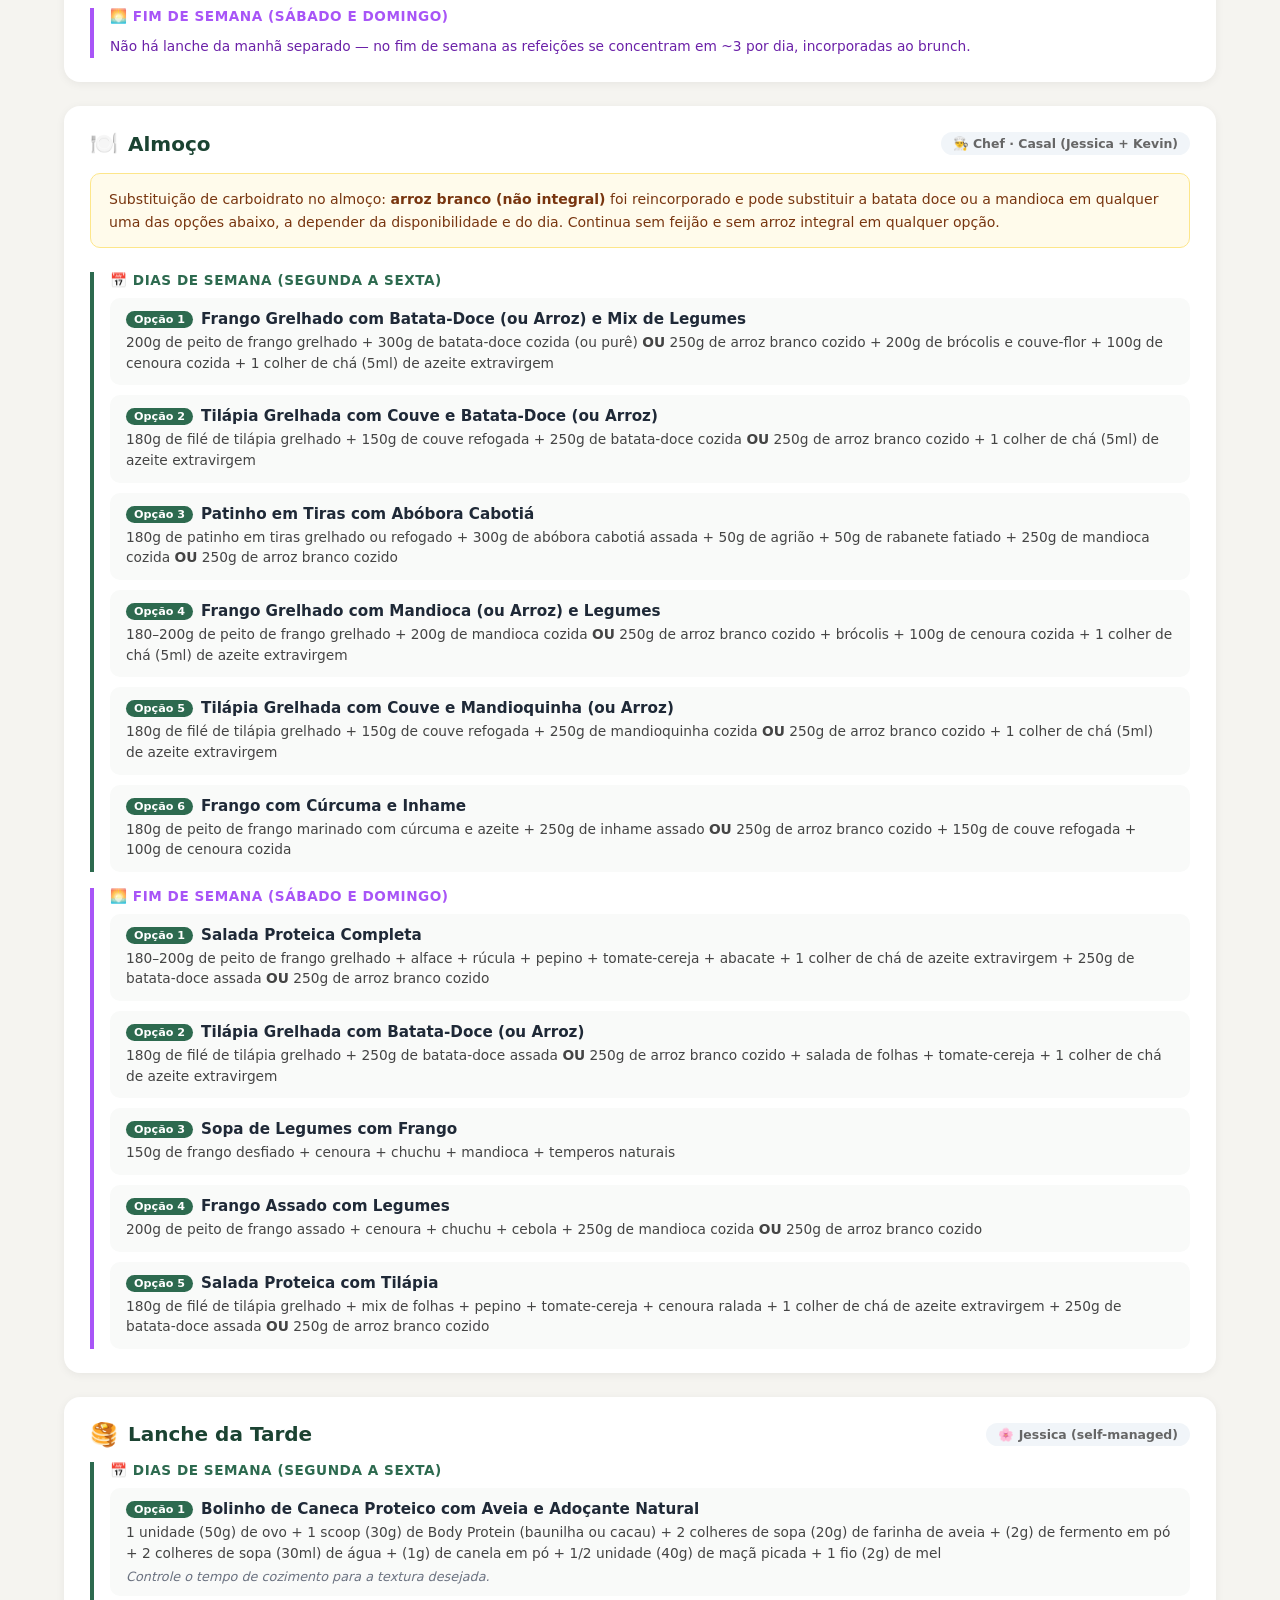
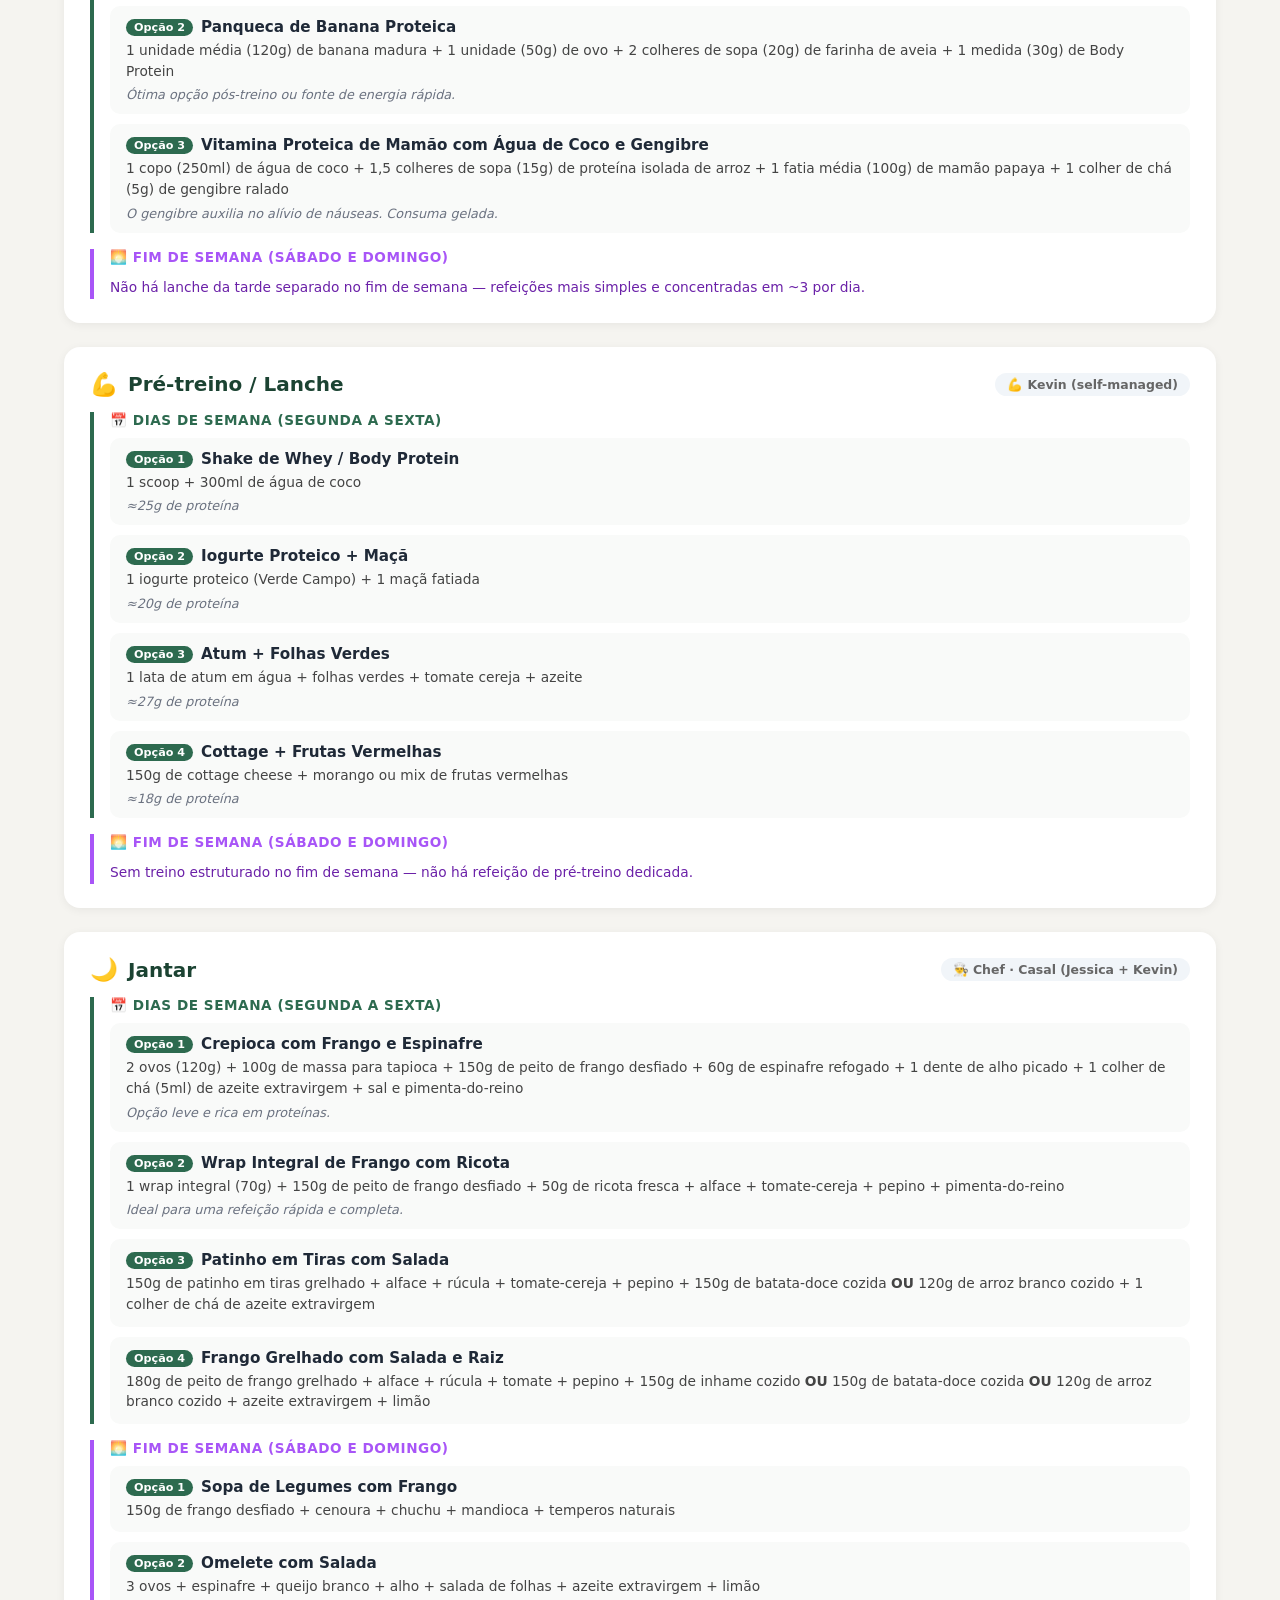
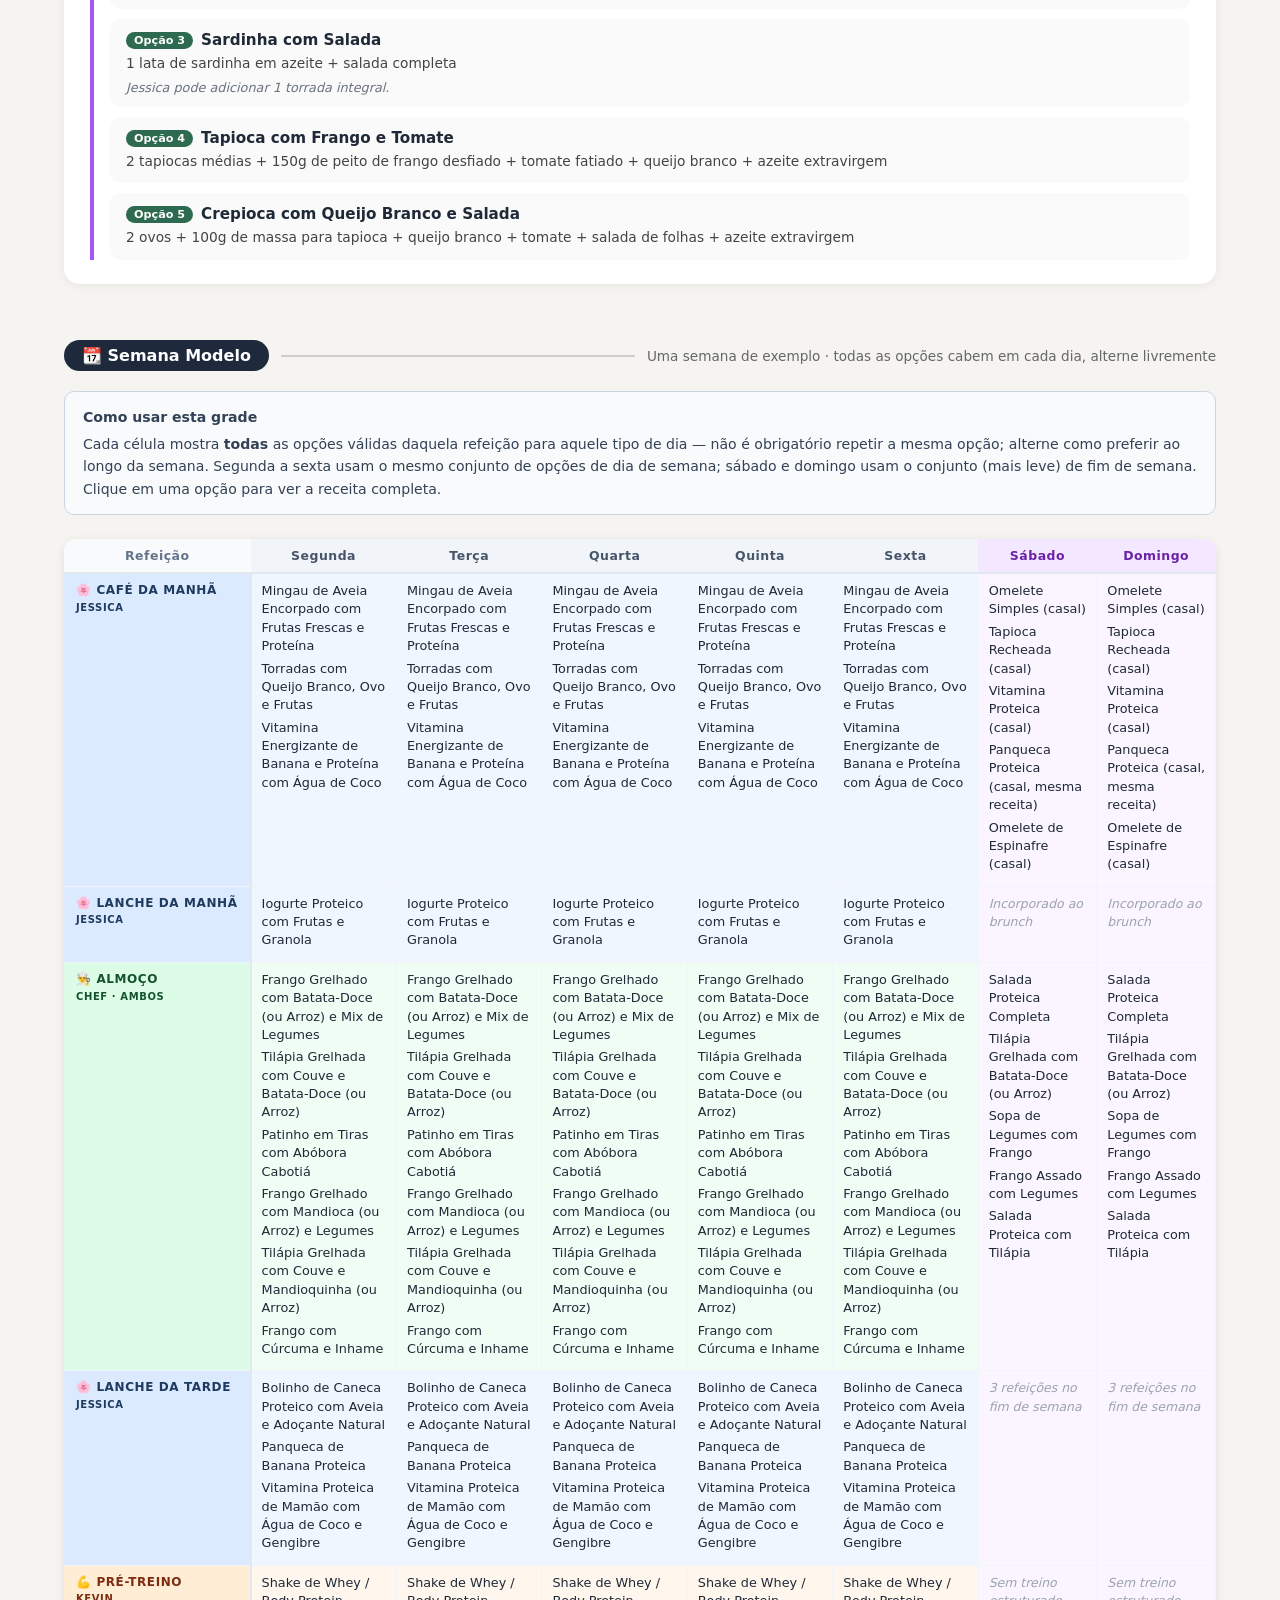
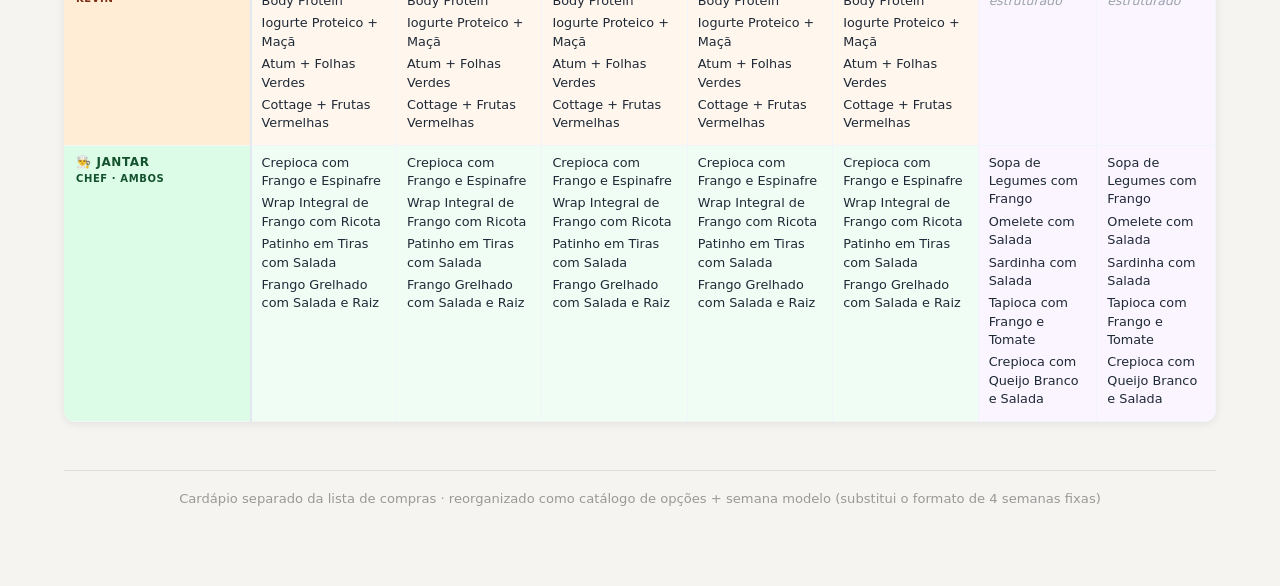
==== commit 46319790: "feat: refactoring app and changes to menu" ====
--- a/cardapio-opcoes-semana.html
+++ b/cardapio-opcoes-semana.html
@@ -4,89 +4,8 @@
 <meta charset="UTF-8">
 <meta name="viewport" content="width=device-width, initial-scale=1.0">
 <title>Cardápio — Jessica &amp; Kevin</title>
-<style>
-  .back-nav { display: inline-flex; align-items: center; gap: 6px; font-size: 0.82rem; font-weight: 600; color: #2d6a4f; text-decoration: none; margin-bottom: 16px; }
-  .back-nav:hover { text-decoration: underline; }
-  * { margin: 0; padding: 0; box-sizing: border-box; }
-  body {
-    font-family: 'Segoe UI', system-ui, sans-serif;
-    background: #f5f4f0;
-    color: #2d2d2d;
-    padding: 32px 24px 80px;
-    max-width: 1200px;
-    margin: 0 auto;
-  }
-  header { margin-bottom: 28px; padding-bottom: 20px; border-bottom: 3px solid #2d6a4f; }
-  header h1 { font-size: 1.8rem; font-weight: 700; color: #1b4332; margin-bottom: 6px; }
-  header p { color: #555; font-size: 0.95rem; line-height: 1.6; }
-  .tag { display: inline-block; background: #d8f3dc; color: #1b4332; font-size: 0.78rem; font-weight: 600; padding: 3px 10px; border-radius: 20px; margin-right: 6px; margin-top: 8px; }
-  .tag.blue { background: #dbeafe; color: #1e3a5f; }
-  .tag.orange { background: #ffedd5; color: #7c2d12; }
-
-  nav.toc { display: flex; flex-wrap: wrap; gap: 8px; margin: 20px 0 32px; }
-  nav.toc a {
-    background: white; border: 1px solid #d8f3dc; color: #1b4332;
-    font-size: 0.82rem; font-weight: 600; padding: 6px 14px; border-radius: 20px;
-    text-decoration: none;
-  }
-  nav.toc a:hover { background: #d8f3dc; }
-
-  .note-box { background: #fffbeb; border: 1px solid #fde68a; border-radius: 10px; padding: 14px 18px; margin: 16px 0 24px; font-size: 0.88rem; color: #78350f; line-height: 1.6; }
-  .note-box strong { display: block; margin-bottom: 4px; }
-
-  .section-title { display: flex; align-items: center; gap: 12px; margin: 40px 0 20px; }
-  .section-title .badge { background: #2d6a4f; color: white; padding: 6px 18px; border-radius: 30px; font-size: 1rem; font-weight: 700; white-space: nowrap; }
-  .section-title hr { flex: 1; border: none; border-top: 2px solid #ccc; }
-  .section-title p { color: #666; font-size: 0.85rem; white-space: nowrap; }
-
-  /* meal sections (catalog) */
-  .meal-section { background: white; border-radius: 16px; padding: 24px 26px; margin-bottom: 24px; box-shadow: 0 2px 10px rgba(0,0,0,0.06); scroll-margin-top: 16px; }
-  .meal-header { display: flex; align-items: center; gap: 10px; margin-bottom: 4px; flex-wrap: wrap; }
-  .meal-icon { font-size: 1.4rem; }
-  .meal-header h2 { font-size: 1.25rem; color: #1b4332; font-weight: 700; }
-  .who-tag { margin-left: auto; font-size: 0.78rem; font-weight: 600; color: #666; background: #f1f5f9; padding: 4px 12px; border-radius: 20px; }
-
-  .opt-groups { margin-top: 14px; display: flex; flex-direction: column; gap: 16px; }
-  .opt-group { border-left: 4px solid #2d6a4f; padding-left: 16px; }
-  .opt-group-label { font-weight: 700; font-size: 0.85rem; text-transform: uppercase; letter-spacing: 0.04em; margin-bottom: 10px; }
-  .opt-card { background: #f9faf9; border-radius: 10px; padding: 12px 16px; margin-bottom: 10px; }
-  .opt-card:last-child { margin-bottom: 0; }
-  .opt-title { font-weight: 700; font-size: 0.95rem; color: #1f2937; margin-bottom: 4px; }
-  .opt-num { display: inline-block; background: #2d6a4f; color: white; font-size: 0.7rem; font-weight: 700; padding: 2px 8px; border-radius: 10px; margin-right: 8px; vertical-align: middle; }
-  .opt-ing { font-size: 0.86rem; color: #444; line-height: 1.5; }
-  .opt-card .obs { font-size: 0.8rem; color: #6b7280; margin-top: 6px; font-style: italic; }
-  .weekend-note { font-size: 0.86rem; color: #6b21a8; padding: 4px 0; }
-
-  /* semana modelo grid (reuses table.menu style) */
-  .menu-table-wrap { overflow-x: auto; border-radius: 12px; box-shadow: 0 2px 10px rgba(0,0,0,0.08); }
-  table.menu { border-collapse: collapse; width: 100%; min-width: 950px; background: white; font-size: 0.82rem; }
-  table.menu th { padding: 9px 10px; text-align: center; font-size: 0.78rem; font-weight: 700; letter-spacing: 0.04em; border-bottom: 2px solid #e2e8f0; white-space: nowrap; }
-  th.day-header { background: #f1f5f9; color: #475569; }
-  th.wkend-header { background: #f3e8ff; color: #6b21a8; }
-  th.row-label { background: #f8fafc; color: #64748b; text-align:left; width: 130px; }
-  table.menu td { padding: 8px 10px; border-bottom: 1px solid #f1f5f9; border-right: 1px solid #f1f5f9; vertical-align: top; line-height: 1.4; color: #374151; }
-  table.menu td.row-label-cell { font-size: 0.75rem; font-weight: 700; text-transform: uppercase; letter-spacing: 0.05em; white-space: nowrap; padding: 8px 12px; border-right: 2px solid #e2e8f0; }
-  tr.row-chef td { background: #f0fdf4; }
-  tr.row-chef td.row-label-cell { background: #dcfce7; color: #14532d; }
-  tr.row-jessica td { background: #eff6ff; }
-  tr.row-jessica td.row-label-cell { background: #dbeafe; color: #1e3a5f; }
-  tr.row-kevin td { background: #fff7ed; }
-  tr.row-kevin td.row-label-cell { background: #ffedd5; color: #7c2d12; }
-  td.wkend { background: rgba(168,85,247,0.06) !important; }
-  .cell-list { list-style: none; }
-  .cell-list li { margin-bottom: 4px; }
-  .cell-list a { color: #1f2937; text-decoration: none; font-size: 0.8rem; }
-  .cell-list a:hover { text-decoration: underline; color: #2d6a4f; }
-  .cell-empty, .cell-note { color: #9ca3af; font-size: 0.78rem; font-style: italic; }
-
-  footer { margin-top: 48px; padding-top: 20px; border-top: 1px solid #ddd; font-size: 0.82rem; color: #999; text-align: center; }
-
-  @media print {
-    body { padding: 16px; background: white; }
-    .meal-section { box-shadow: none; border: 1px solid #ddd; }
-    nav.toc { display: none; }
-  }
-</style>
+<link rel="stylesheet" href="assets/css/common.css">
+<link rel="stylesheet" href="assets/css/cardapio.css">
 </head>
 <body>
 
@@ -198,62 +117,62 @@
   <div class="opt-group" style="border-left-color:#2d6a4f;">
     <div class="opt-group-label" style="color:#2d6a4f;">📅 Dias de Semana (Segunda a Sexta)</div>
     <div class="opt-card">
-      <div class="opt-title"><span class="opt-num">Opção 1</span>Frango Grelhado com Batata Doce (ou Arroz) e Mix de Legumes</div>
-      <div class="opt-ing">1 filé grande (200g) de peito de frango grelhado + 2 unidades médias (300g) de batata doce cozida (para purê) <b>OU</b> 1 xícara e meia (250g) de arroz branco cozido + 2 xícaras (200g) de brócolis e couve-flor + 1 unidade média (100g) de cenoura cozida + 1 colher de chá (5ml) de azeite extra virgem</div>
-      
-    </div>
-    <div class="opt-card">
-      <div class="opt-title"><span class="opt-num">Opção 2</span>Peixe Branco Cozido com Couve e Batata Doce (ou Arroz)</div>
-      <div class="opt-ing">1 filé grande (180g) de tilápia, cação ou pintado cozido a vapor + 1 xícara e meia (150g) de couve refogada + 1 xícara e meia (250g) de batata doce cozida <b>OU</b> arroz branco cozido + 1 colher de chá (5ml) de azeite</div>
-      
-    </div>
-    <div class="opt-card">
-      <div class="opt-title"><span class="opt-num">Opção 3</span>Carne Moída Magra com Abóbora Cabotiá</div>
-      <div class="opt-ing">1 porção média (180g) de patinho moído refogado + 2 fatias grandes (300g) de abóbora cabotiá assada + 1 xícara (50g) de agrião + 1/2 xícara (50g) de rabanete fatiado + 1 xícara e meia (250g) de mandioca cozida <b>OU</b> arroz branco cozido</div>
-      
+      <div class="opt-title"><span class="opt-num">Opção 1</span>Frango Grelhado com Batata-Doce (ou Arroz) e Mix de Legumes</div>
+      <div class="opt-ing">200g de peito de frango grelhado + 300g de batata-doce cozida (ou purê) <b>OU</b> 250g de arroz branco cozido + 200g de brócolis e couve-flor + 100g de cenoura cozida + 1 colher de chá (5ml) de azeite extravirgem</div>
+
+    </div>
+    <div class="opt-card">
+      <div class="opt-title"><span class="opt-num">Opção 2</span>Tilápia Grelhada com Couve e Batata-Doce (ou Arroz)</div>
+      <div class="opt-ing">180g de filé de tilápia grelhado + 150g de couve refogada + 250g de batata-doce cozida <b>OU</b> 250g de arroz branco cozido + 1 colher de chá (5ml) de azeite extravirgem</div>
+
+    </div>
+    <div class="opt-card">
+      <div class="opt-title"><span class="opt-num">Opção 3</span>Patinho em Tiras com Abóbora Cabotiá</div>
+      <div class="opt-ing">180g de patinho em tiras grelhado ou refogado + 300g de abóbora cabotiá assada + 50g de agrião + 50g de rabanete fatiado + 250g de mandioca cozida <b>OU</b> 250g de arroz branco cozido</div>
+
     </div>
     <div class="opt-card">
       <div class="opt-title"><span class="opt-num">Opção 4</span>Frango Grelhado com Mandioca (ou Arroz) e Legumes</div>
-      <div class="opt-ing">1 filé grande (180–200g) de peito de frango grelhado + 200g de mandioca cozida <b>OU</b> arroz branco cozido + brócolis + 100g de cenoura + azeite extra virgem</div>
-      
-    </div>
-    <div class="opt-card">
-      <div class="opt-title"><span class="opt-num">Opção 5</span>Peixe Assado (Cação ou Pintado) com Couve e Mandioquinha (ou Arroz)</div>
-      <div class="opt-ing">180g de cação ou pintado assado + couve refogada (150g) + 250g de mandioquinha cozida <b>OU</b> arroz branco cozido + azeite</div>
-      
+      <div class="opt-ing">180–200g de peito de frango grelhado + 200g de mandioca cozida <b>OU</b> 250g de arroz branco cozido + brócolis + 100g de cenoura cozida + 1 colher de chá (5ml) de azeite extravirgem</div>
+
+    </div>
+    <div class="opt-card">
+      <div class="opt-title"><span class="opt-num">Opção 5</span>Tilápia Grelhada com Couve e Mandioquinha (ou Arroz)</div>
+      <div class="opt-ing">180g de filé de tilápia grelhado + 150g de couve refogada + 250g de mandioquinha cozida <b>OU</b> 250g de arroz branco cozido + 1 colher de chá (5ml) de azeite extravirgem</div>
+
     </div>
     <div class="opt-card">
       <div class="opt-title"><span class="opt-num">Opção 6</span>Frango com Cúrcuma e Inhame</div>
-      <div class="opt-ing">180g de frango marinado em cúrcuma e azeite + inhame assado <b>OU</b> arroz branco cozido + couve refogada + cenoura</div>
-      
+      <div class="opt-ing">180g de peito de frango marinado com cúrcuma e azeite + 250g de inhame assado <b>OU</b> 250g de arroz branco cozido + 150g de couve refogada + 100g de cenoura cozida</div>
+
     </div>
   </div>
   <div class="opt-group" style="border-left-color:#a855f7;">
     <div class="opt-group-label" style="color:#a855f7;">🌅 Fim de Semana (Sábado e Domingo)</div>
     <div class="opt-card">
       <div class="opt-title"><span class="opt-num">Opção 1</span>Salada Proteica Completa</div>
-      <div class="opt-ing">180–200g de frango grelhado + alface + rúcula + abacate + tomate cereja + pepino + azeite + batata doce assada <b>OU</b> arroz branco</div>
-      
-    </div>
-    <div class="opt-card">
-      <div class="opt-title"><span class="opt-num">Opção 2</span>Tilápia Grelhada com Batata Doce (ou Arroz)</div>
-      <div class="opt-ing">180g de tilápia grelhada + 250g de batata doce assada <b>OU</b> arroz branco + salada de folhas + tomate cereja + azeite</div>
-      
+      <div class="opt-ing">180–200g de peito de frango grelhado + alface + rúcula + pepino + tomate-cereja + abacate + 1 colher de chá de azeite extravirgem + 250g de batata-doce assada <b>OU</b> 250g de arroz branco cozido</div>
+
+    </div>
+    <div class="opt-card">
+      <div class="opt-title"><span class="opt-num">Opção 2</span>Tilápia Grelhada com Batata-Doce (ou Arroz)</div>
+      <div class="opt-ing">180g de filé de tilápia grelhado + 250g de batata-doce assada <b>OU</b> 250g de arroz branco cozido + salada de folhas + tomate-cereja + 1 colher de chá de azeite extravirgem</div>
+
     </div>
     <div class="opt-card">
       <div class="opt-title"><span class="opt-num">Opção 3</span>Sopa de Legumes com Frango</div>
-      <div class="opt-ing">Caldo claro: 150g de frango desfiado + cenoura + chuchu + mandioca + temperos naturais — leve e hidratante</div>
-      
-    </div>
-    <div class="opt-card">
-      <div class="opt-title"><span class="opt-num">Opção 4</span>Frango ao Forno com Legumes</div>
-      <div class="opt-ing">200g de frango assado + cenoura + chuchu + cebola + mandioca cozida <b>OU</b> arroz branco — assado simples, sem chef</div>
-      
-    </div>
-    <div class="opt-card">
-      <div class="opt-title"><span class="opt-num">Opção 5</span>Salada Proteica com Tilápia ou Atum</div>
-      <div class="opt-ing">Tilápia desfiada ou atum + folhas + abacate + tomate + batata doce assada <b>OU</b> arroz branco + azeite</div>
-      
+      <div class="opt-ing">150g de frango desfiado + cenoura + chuchu + mandioca + temperos naturais</div>
+
+    </div>
+    <div class="opt-card">
+      <div class="opt-title"><span class="opt-num">Opção 4</span>Frango Assado com Legumes</div>
+      <div class="opt-ing">200g de peito de frango assado + cenoura + chuchu + cebola + 250g de mandioca cozida <b>OU</b> 250g de arroz branco cozido</div>
+
+    </div>
+    <div class="opt-card">
+      <div class="opt-title"><span class="opt-num">Opção 5</span>Salada Proteica com Tilápia</div>
+      <div class="opt-ing">180g de filé de tilápia grelhado + mix de folhas + pepino + tomate-cereja + cenoura ralada + 1 colher de chá de azeite extravirgem + 250g de batata-doce assada <b>OU</b> 250g de arroz branco cozido</div>
+
     </div>
   </div>
   </div>
@@ -318,37 +237,37 @@
   <div class="opt-group" style="border-left-color:#2d6a4f;">
     <div class="opt-group-label" style="color:#2d6a4f;">📅 Dias de Semana (Segunda a Sexta)</div>
     <div class="opt-card">
-      <div class="opt-title"><span class="opt-num">Opção 1</span>Crepioca Recheada com Frango Desfiado e Espinafre</div>
-      <div class="opt-ing">2 unidades (120g) de ovo + 4 colheres de sopa (100g) de massa de tapioca pronta + 150g de peito de frango desfiado cozido + 2 xícaras (60g) de espinafre fresco + 1 dente (3g) de alho picado + 1 colher de chá (5ml) de azeite + sal e pimenta do reino a gosto</div>
+      <div class="opt-title"><span class="opt-num">Opção 1</span>Crepioca com Frango e Espinafre</div>
+      <div class="opt-ing">2 ovos (120g) + 100g de massa para tapioca + 150g de peito de frango desfiado + 60g de espinafre refogado + 1 dente de alho picado + 1 colher de chá (5ml) de azeite extravirgem + sal e pimenta-do-reino</div>
       <div class="obs">Opção leve e rica em proteínas.</div>
     </div>
     <div class="opt-card">
-      <div class="opt-title"><span class="opt-num">Opção 2</span>Wrap Integral de Frango com Ricota e Salada</div>
-      <div class="opt-ing">1 unidade (70g) de pão integral para wrap + 150g de peito de frango cozido e desfiado + 2 colheres de sopa (50g) de ricota fresca + alface + tomate cereja + pepino em rodelas + pimenta do reino a gosto</div>
+      <div class="opt-title"><span class="opt-num">Opção 2</span>Wrap Integral de Frango com Ricota</div>
+      <div class="opt-ing">1 wrap integral (70g) + 150g de peito de frango desfiado + 50g de ricota fresca + alface + tomate-cereja + pepino + pimenta-do-reino</div>
       <div class="obs">Ideal para uma refeição rápida e completa.</div>
     </div>
     <div class="opt-card">
-      <div class="opt-title"><span class="opt-num">Opção 3</span>Refeição com Carne Magra Desfiada e Salada</div>
-      <div class="opt-ing">120g de patinho cozido e desfiado + salada mista (alface, rúcula) + tomate cereja + pepino + azeite + batata doce cozida <b>OU</b> arroz branco (porção pequena)</div>
-      <div class="obs">Cozinhe a carne até ficar bem macia para facilitar a digestão.</div>
+      <div class="opt-title"><span class="opt-num">Opção 3</span>Patinho em Tiras com Salada</div>
+      <div class="opt-ing">150g de patinho em tiras grelhado + alface + rúcula + tomate-cereja + pepino + 150g de batata-doce cozida <b>OU</b> 120g de arroz branco cozido + 1 colher de chá de azeite extravirgem</div>
+
     </div>
     <div class="opt-card">
       <div class="opt-title"><span class="opt-num">Opção 4</span>Frango Grelhado com Salada e Raiz</div>
-      <div class="opt-ing">180g de peito de frango grelhado + alface + rúcula + tomate + pepino + inhame cozido ou batata doce cozida + azeite e limão</div>
-      
+      <div class="opt-ing">180g de peito de frango grelhado + alface + rúcula + tomate + pepino + 150g de inhame cozido <b>OU</b> 150g de batata-doce cozida <b>OU</b> 120g de arroz branco cozido + azeite extravirgem + limão</div>
+
     </div>
   </div>
   <div class="opt-group" style="border-left-color:#a855f7;">
     <div class="opt-group-label" style="color:#a855f7;">🌅 Fim de Semana (Sábado e Domingo)</div>
     <div class="opt-card">
       <div class="opt-title"><span class="opt-num">Opção 1</span>Sopa de Legumes com Frango</div>
-      <div class="opt-ing">Caldo com frango desfiado + cenoura + chuchu + mandioca + temperos naturais</div>
-      
+      <div class="opt-ing">150g de frango desfiado + cenoura + chuchu + mandioca + temperos naturais</div>
+
     </div>
     <div class="opt-card">
       <div class="opt-title"><span class="opt-num">Opção 2</span>Omelete com Salada</div>
-      <div class="opt-ing">3 ovos + espinafre + queijo branco + alho + salada de folhas com azeite e limão</div>
-      
+      <div class="opt-ing">3 ovos + espinafre + queijo branco + alho + salada de folhas + azeite extravirgem + limão</div>
+
     </div>
     <div class="opt-card">
       <div class="opt-title"><span class="opt-num">Opção 3</span>Sardinha com Salada</div>
@@ -357,13 +276,13 @@
     </div>
     <div class="opt-card">
       <div class="opt-title"><span class="opt-num">Opção 4</span>Tapioca com Frango e Tomate</div>
-      <div class="opt-ing">2 tapiocas + frango desfiado + tomate fatiado + queijo branco + azeite</div>
-      
-    </div>
-    <div class="opt-card">
-      <div class="opt-title"><span class="opt-num">Opção 5</span>Crepioca/Tapioca com Queijo e Salada</div>
-      <div class="opt-ing">2 tapiocas + queijo branco + tomate + salada de folhas</div>
-      <div class="obs">Leve e satisfatório.</div>
+      <div class="opt-ing">2 tapiocas médias + 150g de peito de frango desfiado + tomate fatiado + queijo branco + azeite extravirgem</div>
+
+    </div>
+    <div class="opt-card">
+      <div class="opt-title"><span class="opt-num">Opção 5</span>Crepioca com Queijo Branco e Salada</div>
+      <div class="opt-ing">2 ovos + 100g de massa para tapioca + queijo branco + tomate + salada de folhas + azeite extravirgem</div>
+
     </div>
   </div>
   </div>
@@ -402,8 +321,8 @@
       </tr>
       <tr class="row-chef">
         <td class="row-label-cell">👨‍🍳 Almoço<br><small>Chef · Ambos</small></td>
-        <td><ul class="cell-list"><li><a href="#almoco">Frango Grelhado com Batata Doce (ou Arroz) e Mix de Legumes</a></li><li><a href="#almoco">Peixe Branco Cozido com Couve e Batata Doce (ou Arroz)</a></li><li><a href="#almoco">Carne Moída Magra com Abóbora Cabotiá</a></li><li><a href="#almoco">Frango Grelhado com Mandioca (ou Arroz) e Legumes</a></li><li><a href="#almoco">Peixe Assado (Cação ou Pintado) com Couve e Mandioquinha (ou Arroz)</a></li><li><a href="#almoco">Frango com Cúrcuma e Inhame</a></li></ul></td><td><ul class="cell-list"><li><a href="#almoco">Frango Grelhado com Batata Doce (ou Arroz) e Mix de Legumes</a></li><li><a href="#almoco">Peixe Branco Cozido com Couve e Batata Doce (ou Arroz)</a></li><li><a href="#almoco">Carne Moída Magra com Abóbora Cabotiá</a></li><li><a href="#almoco">Frango Grelhado com Mandioca (ou Arroz) e Legumes</a></li><li><a href="#almoco">Peixe Assado (Cação ou Pintado) com Couve e Mandioquinha (ou Arroz)</a></li><li><a href="#almoco">Frango com Cúrcuma e Inhame</a></li></ul></td><td><ul class="cell-list"><li><a href="#almoco">Frango Grelhado com Batata Doce (ou Arroz) e Mix de Legumes</a></li><li><a href="#almoco">Peixe Branco Cozido com Couve e Batata Doce (ou Arroz)</a></li><li><a href="#almoco">Carne Moída Magra com Abóbora Cabotiá</a></li><li><a href="#almoco">Frango Grelhado com Mandioca (ou Arroz) e Legumes</a></li><li><a href="#almoco">Peixe Assado (Cação ou Pintado) com Couve e Mandioquinha (ou Arroz)</a></li><li><a href="#almoco">Frango com Cúrcuma e Inhame</a></li></ul></td><td><ul class="cell-list"><li><a href="#almoco">Frango Grelhado com Batata Doce (ou Arroz) e Mix de Legumes</a></li><li><a href="#almoco">Peixe Branco Cozido com Couve e Batata Doce (ou Arroz)</a></li><li><a href="#almoco">Carne Moída Magra com Abóbora Cabotiá</a></li><li><a href="#almoco">Frango Grelhado com Mandioca (ou Arroz) e Legumes</a></li><li><a href="#almoco">Peixe Assado (Cação ou Pintado) com Couve e Mandioquinha (ou Arroz)</a></li><li><a href="#almoco">Frango com Cúrcuma e Inhame</a></li></ul></td><td><ul class="cell-list"><li><a href="#almoco">Frango Grelhado com Batata Doce (ou Arroz) e Mix de Legumes</a></li><li><a href="#almoco">Peixe Branco Cozido com Couve e Batata Doce (ou Arroz)</a></li><li><a href="#almoco">Carne Moída Magra com Abóbora Cabotiá</a></li><li><a href="#almoco">Frango Grelhado com Mandioca (ou Arroz) e Legumes</a></li><li><a href="#almoco">Peixe Assado (Cação ou Pintado) com Couve e Mandioquinha (ou Arroz)</a></li><li><a href="#almoco">Frango com Cúrcuma e Inhame</a></li></ul></td>
-        <td class="wkend"><ul class="cell-list"><li><a href="#almoco">Salada Proteica Completa</a></li><li><a href="#almoco">Tilápia Grelhada com Batata Doce (ou Arroz)</a></li><li><a href="#almoco">Sopa de Legumes com Frango</a></li><li><a href="#almoco">Frango ao Forno com Legumes</a></li><li><a href="#almoco">Salada Proteica com Tilápia ou Atum</a></li></ul></td><td class="wkend"><ul class="cell-list"><li><a href="#almoco">Salada Proteica Completa</a></li><li><a href="#almoco">Tilápia Grelhada com Batata Doce (ou Arroz)</a></li><li><a href="#almoco">Sopa de Legumes com Frango</a></li><li><a href="#almoco">Frango ao Forno com Legumes</a></li><li><a href="#almoco">Salada Proteica com Tilápia ou Atum</a></li></ul></td>
+        <td><ul class="cell-list"><li><a href="#almoco">Frango Grelhado com Batata-Doce (ou Arroz) e Mix de Legumes</a></li><li><a href="#almoco">Tilápia Grelhada com Couve e Batata-Doce (ou Arroz)</a></li><li><a href="#almoco">Patinho em Tiras com Abóbora Cabotiá</a></li><li><a href="#almoco">Frango Grelhado com Mandioca (ou Arroz) e Legumes</a></li><li><a href="#almoco">Tilápia Grelhada com Couve e Mandioquinha (ou Arroz)</a></li><li><a href="#almoco">Frango com Cúrcuma e Inhame</a></li></ul></td><td><ul class="cell-list"><li><a href="#almoco">Frango Grelhado com Batata-Doce (ou Arroz) e Mix de Legumes</a></li><li><a href="#almoco">Tilápia Grelhada com Couve e Batata-Doce (ou Arroz)</a></li><li><a href="#almoco">Patinho em Tiras com Abóbora Cabotiá</a></li><li><a href="#almoco">Frango Grelhado com Mandioca (ou Arroz) e Legumes</a></li><li><a href="#almoco">Tilápia Grelhada com Couve e Mandioquinha (ou Arroz)</a></li><li><a href="#almoco">Frango com Cúrcuma e Inhame</a></li></ul></td><td><ul class="cell-list"><li><a href="#almoco">Frango Grelhado com Batata-Doce (ou Arroz) e Mix de Legumes</a></li><li><a href="#almoco">Tilápia Grelhada com Couve e Batata-Doce (ou Arroz)</a></li><li><a href="#almoco">Patinho em Tiras com Abóbora Cabotiá</a></li><li><a href="#almoco">Frango Grelhado com Mandioca (ou Arroz) e Legumes</a></li><li><a href="#almoco">Tilápia Grelhada com Couve e Mandioquinha (ou Arroz)</a></li><li><a href="#almoco">Frango com Cúrcuma e Inhame</a></li></ul></td><td><ul class="cell-list"><li><a href="#almoco">Frango Grelhado com Batata-Doce (ou Arroz) e Mix de Legumes</a></li><li><a href="#almoco">Tilápia Grelhada com Couve e Batata-Doce (ou Arroz)</a></li><li><a href="#almoco">Patinho em Tiras com Abóbora Cabotiá</a></li><li><a href="#almoco">Frango Grelhado com Mandioca (ou Arroz) e Legumes</a></li><li><a href="#almoco">Tilápia Grelhada com Couve e Mandioquinha (ou Arroz)</a></li><li><a href="#almoco">Frango com Cúrcuma e Inhame</a></li></ul></td><td><ul class="cell-list"><li><a href="#almoco">Frango Grelhado com Batata-Doce (ou Arroz) e Mix de Legumes</a></li><li><a href="#almoco">Tilápia Grelhada com Couve e Batata-Doce (ou Arroz)</a></li><li><a href="#almoco">Patinho em Tiras com Abóbora Cabotiá</a></li><li><a href="#almoco">Frango Grelhado com Mandioca (ou Arroz) e Legumes</a></li><li><a href="#almoco">Tilápia Grelhada com Couve e Mandioquinha (ou Arroz)</a></li><li><a href="#almoco">Frango com Cúrcuma e Inhame</a></li></ul></td>
+        <td class="wkend"><ul class="cell-list"><li><a href="#almoco">Salada Proteica Completa</a></li><li><a href="#almoco">Tilápia Grelhada com Batata-Doce (ou Arroz)</a></li><li><a href="#almoco">Sopa de Legumes com Frango</a></li><li><a href="#almoco">Frango Assado com Legumes</a></li><li><a href="#almoco">Salada Proteica com Tilápia</a></li></ul></td><td class="wkend"><ul class="cell-list"><li><a href="#almoco">Salada Proteica Completa</a></li><li><a href="#almoco">Tilápia Grelhada com Batata-Doce (ou Arroz)</a></li><li><a href="#almoco">Sopa de Legumes com Frango</a></li><li><a href="#almoco">Frango Assado com Legumes</a></li><li><a href="#almoco">Salada Proteica com Tilápia</a></li></ul></td>
       </tr>
       <tr class="row-jessica">
         <td class="row-label-cell">🌸 Lanche da Tarde<br><small>Jessica</small></td>
@@ -417,8 +336,8 @@
       </tr>
       <tr class="row-chef">
         <td class="row-label-cell">👨‍🍳 Jantar<br><small>Chef · Ambos</small></td>
-        <td><ul class="cell-list"><li><a href="#jantar">Crepioca Recheada com Frango Desfiado e Espinafre</a></li><li><a href="#jantar">Wrap Integral de Frango com Ricota e Salada</a></li><li><a href="#jantar">Refeição com Carne Magra Desfiada e Salada</a></li><li><a href="#jantar">Frango Grelhado com Salada e Raiz</a></li></ul></td><td><ul class="cell-list"><li><a href="#jantar">Crepioca Recheada com Frango Desfiado e Espinafre</a></li><li><a href="#jantar">Wrap Integral de Frango com Ricota e Salada</a></li><li><a href="#jantar">Refeição com Carne Magra Desfiada e Salada</a></li><li><a href="#jantar">Frango Grelhado com Salada e Raiz</a></li></ul></td><td><ul class="cell-list"><li><a href="#jantar">Crepioca Recheada com Frango Desfiado e Espinafre</a></li><li><a href="#jantar">Wrap Integral de Frango com Ricota e Salada</a></li><li><a href="#jantar">Refeição com Carne Magra Desfiada e Salada</a></li><li><a href="#jantar">Frango Grelhado com Salada e Raiz</a></li></ul></td><td><ul class="cell-list"><li><a href="#jantar">Crepioca Recheada com Frango Desfiado e Espinafre</a></li><li><a href="#jantar">Wrap Integral de Frango com Ricota e Salada</a></li><li><a href="#jantar">Refeição com Carne Magra Desfiada e Salada</a></li><li><a href="#jantar">Frango Grelhado com Salada e Raiz</a></li></ul></td><td><ul class="cell-list"><li><a href="#jantar">Crepioca Recheada com Frango Desfiado e Espinafre</a></li><li><a href="#jantar">Wrap Integral de Frango com Ricota e Salada</a></li><li><a href="#jantar">Refeição com Carne Magra Desfiada e Salada</a></li><li><a href="#jantar">Frango Grelhado com Salada e Raiz</a></li></ul></td>
-        <td class="wkend"><ul class="cell-list"><li><a href="#jantar">Sopa de Legumes com Frango</a></li><li><a href="#jantar">Omelete com Salada</a></li><li><a href="#jantar">Sardinha com Salada</a></li><li><a href="#jantar">Tapioca com Frango e Tomate</a></li><li><a href="#jantar">Crepioca/Tapioca com Queijo e Salada</a></li></ul></td><td class="wkend"><ul class="cell-list"><li><a href="#jantar">Sopa de Legumes com Frango</a></li><li><a href="#jantar">Omelete com Salada</a></li><li><a href="#jantar">Sardinha com Salada</a></li><li><a href="#jantar">Tapioca com Frango e Tomate</a></li><li><a href="#jantar">Crepioca/Tapioca com Queijo e Salada</a></li></ul></td>
+        <td><ul class="cell-list"><li><a href="#jantar">Crepioca com Frango e Espinafre</a></li><li><a href="#jantar">Wrap Integral de Frango com Ricota</a></li><li><a href="#jantar">Patinho em Tiras com Salada</a></li><li><a href="#jantar">Frango Grelhado com Salada e Raiz</a></li></ul></td><td><ul class="cell-list"><li><a href="#jantar">Crepioca com Frango e Espinafre</a></li><li><a href="#jantar">Wrap Integral de Frango com Ricota</a></li><li><a href="#jantar">Patinho em Tiras com Salada</a></li><li><a href="#jantar">Frango Grelhado com Salada e Raiz</a></li></ul></td><td><ul class="cell-list"><li><a href="#jantar">Crepioca com Frango e Espinafre</a></li><li><a href="#jantar">Wrap Integral de Frango com Ricota</a></li><li><a href="#jantar">Patinho em Tiras com Salada</a></li><li><a href="#jantar">Frango Grelhado com Salada e Raiz</a></li></ul></td><td><ul class="cell-list"><li><a href="#jantar">Crepioca com Frango e Espinafre</a></li><li><a href="#jantar">Wrap Integral de Frango com Ricota</a></li><li><a href="#jantar">Patinho em Tiras com Salada</a></li><li><a href="#jantar">Frango Grelhado com Salada e Raiz</a></li></ul></td><td><ul class="cell-list"><li><a href="#jantar">Crepioca com Frango e Espinafre</a></li><li><a href="#jantar">Wrap Integral de Frango com Ricota</a></li><li><a href="#jantar">Patinho em Tiras com Salada</a></li><li><a href="#jantar">Frango Grelhado com Salada e Raiz</a></li></ul></td>
+        <td class="wkend"><ul class="cell-list"><li><a href="#jantar">Sopa de Legumes com Frango</a></li><li><a href="#jantar">Omelete com Salada</a></li><li><a href="#jantar">Sardinha com Salada</a></li><li><a href="#jantar">Tapioca com Frango e Tomate</a></li><li><a href="#jantar">Crepioca com Queijo Branco e Salada</a></li></ul></td><td class="wkend"><ul class="cell-list"><li><a href="#jantar">Sopa de Legumes com Frango</a></li><li><a href="#jantar">Omelete com Salada</a></li><li><a href="#jantar">Sardinha com Salada</a></li><li><a href="#jantar">Tapioca com Frango e Tomate</a></li><li><a href="#jantar">Crepioca com Queijo Branco e Salada</a></li></ul></td>
       </tr>
     </tbody>
   </table>
--- a/assets/css/common.css
+++ b/assets/css/common.css
@@ -0,0 +1,19 @@
+/* ===== Reset e base compartilhados entre todas as páginas do site ===== */
+* { margin: 0; padding: 0; box-sizing: border-box; }
+
+body {
+  font-family: 'Segoe UI', system-ui, sans-serif;
+  background: #f5f4f0;
+  color: #2d2d2d;
+  margin: 0 auto;
+}
+
+/* Link "← Início" presente em todas as páginas exceto a home */
+.back-nav { display: inline-flex; align-items: center; gap: 6px; font-size: 0.82rem; font-weight: 600; color: #2d6a4f; text-decoration: none; margin-bottom: 16px; }
+.back-nav:hover { text-decoration: underline; }
+
+/* Variante azul da tag, idêntica em cardápio, preparo-chef e lista de compras */
+.tag.blue { background: #dbeafe; color: #1e3a5f; }
+
+/* Rodapé padrão das páginas internas */
+footer { margin-top: 48px; padding-top: 20px; border-top: 1px solid #ddd; font-size: 0.82rem; color: #999; text-align: center; }
--- a/assets/css/cardapio.css
+++ b/assets/css/cardapio.css
@@ -0,0 +1,72 @@
+/* ===== Estilos específicos da página de Cardápio (cardapio-opcoes-semana.html) ===== */
+body {
+  padding: 32px 24px 80px;
+  max-width: 1200px;
+}
+header { margin-bottom: 28px; padding-bottom: 20px; border-bottom: 3px solid #2d6a4f; }
+header h1 { font-size: 1.8rem; font-weight: 700; color: #1b4332; margin-bottom: 6px; }
+header p { color: #555; font-size: 0.95rem; line-height: 1.6; }
+.tag { display: inline-block; background: #d8f3dc; color: #1b4332; font-size: 0.78rem; font-weight: 600; padding: 3px 10px; border-radius: 20px; margin-right: 6px; margin-top: 8px; }
+.tag.orange { background: #ffedd5; color: #7c2d12; }
+
+nav.toc { display: flex; flex-wrap: wrap; gap: 8px; margin: 20px 0 32px; }
+nav.toc a {
+  background: white; border: 1px solid #d8f3dc; color: #1b4332;
+  font-size: 0.82rem; font-weight: 600; padding: 6px 14px; border-radius: 20px;
+  text-decoration: none;
+}
+nav.toc a:hover { background: #d8f3dc; }
+
+.note-box { background: #fffbeb; border: 1px solid #fde68a; border-radius: 10px; padding: 14px 18px; margin: 16px 0 24px; font-size: 0.88rem; color: #78350f; line-height: 1.6; }
+.note-box strong { display: block; margin-bottom: 4px; }
+
+.section-title { display: flex; align-items: center; gap: 12px; margin: 40px 0 20px; }
+.section-title .badge { background: #2d6a4f; color: white; padding: 6px 18px; border-radius: 30px; font-size: 1rem; font-weight: 700; white-space: nowrap; }
+.section-title hr { flex: 1; border: none; border-top: 2px solid #ccc; }
+.section-title p { color: #666; font-size: 0.85rem; white-space: nowrap; }
+
+/* meal sections (catalog) */
+.meal-section { background: white; border-radius: 16px; padding: 24px 26px; margin-bottom: 24px; box-shadow: 0 2px 10px rgba(0,0,0,0.06); scroll-margin-top: 16px; }
+.meal-header { display: flex; align-items: center; gap: 10px; margin-bottom: 4px; flex-wrap: wrap; }
+.meal-icon { font-size: 1.4rem; }
+.meal-header h2 { font-size: 1.25rem; color: #1b4332; font-weight: 700; }
+.who-tag { margin-left: auto; font-size: 0.78rem; font-weight: 600; color: #666; background: #f1f5f9; padding: 4px 12px; border-radius: 20px; }
+
+.opt-groups { margin-top: 14px; display: flex; flex-direction: column; gap: 16px; }
+.opt-group { border-left: 4px solid #2d6a4f; padding-left: 16px; }
+.opt-group-label { font-weight: 700; font-size: 0.85rem; text-transform: uppercase; letter-spacing: 0.04em; margin-bottom: 10px; }
+.opt-card { background: #f9faf9; border-radius: 10px; padding: 12px 16px; margin-bottom: 10px; }
+.opt-card:last-child { margin-bottom: 0; }
+.opt-title { font-weight: 700; font-size: 0.95rem; color: #1f2937; margin-bottom: 4px; }
+.opt-num { display: inline-block; background: #2d6a4f; color: white; font-size: 0.7rem; font-weight: 700; padding: 2px 8px; border-radius: 10px; margin-right: 8px; vertical-align: middle; }
+.opt-ing { font-size: 0.86rem; color: #444; line-height: 1.5; }
+.opt-card .obs { font-size: 0.8rem; color: #6b7280; margin-top: 6px; font-style: italic; }
+.weekend-note { font-size: 0.86rem; color: #6b21a8; padding: 4px 0; }
+
+/* semana modelo grid (reuses table.menu style) */
+.menu-table-wrap { overflow-x: auto; border-radius: 12px; box-shadow: 0 2px 10px rgba(0,0,0,0.08); }
+table.menu { border-collapse: collapse; width: 100%; min-width: 950px; background: white; font-size: 0.82rem; }
+table.menu th { padding: 9px 10px; text-align: center; font-size: 0.78rem; font-weight: 700; letter-spacing: 0.04em; border-bottom: 2px solid #e2e8f0; white-space: nowrap; }
+th.day-header { background: #f1f5f9; color: #475569; }
+th.wkend-header { background: #f3e8ff; color: #6b21a8; }
+th.row-label { background: #f8fafc; color: #64748b; text-align:left; width: 130px; }
+table.menu td { padding: 8px 10px; border-bottom: 1px solid #f1f5f9; border-right: 1px solid #f1f5f9; vertical-align: top; line-height: 1.4; color: #374151; }
+table.menu td.row-label-cell { font-size: 0.75rem; font-weight: 700; text-transform: uppercase; letter-spacing: 0.05em; white-space: nowrap; padding: 8px 12px; border-right: 2px solid #e2e8f0; }
+tr.row-chef td { background: #f0fdf4; }
+tr.row-chef td.row-label-cell { background: #dcfce7; color: #14532d; }
+tr.row-jessica td { background: #eff6ff; }
+tr.row-jessica td.row-label-cell { background: #dbeafe; color: #1e3a5f; }
+tr.row-kevin td { background: #fff7ed; }
+tr.row-kevin td.row-label-cell { background: #ffedd5; color: #7c2d12; }
+td.wkend { background: rgba(168,85,247,0.06) !important; }
+.cell-list { list-style: none; }
+.cell-list li { margin-bottom: 4px; }
+.cell-list a { color: #1f2937; text-decoration: none; font-size: 0.8rem; }
+.cell-list a:hover { text-decoration: underline; color: #2d6a4f; }
+.cell-empty, .cell-note { color: #9ca3af; font-size: 0.78rem; font-style: italic; }
+
+@media print {
+  body { padding: 16px; background: white; }
+  .meal-section { box-shadow: none; border: 1px solid #ddd; }
+  nav.toc { display: none; }
+}
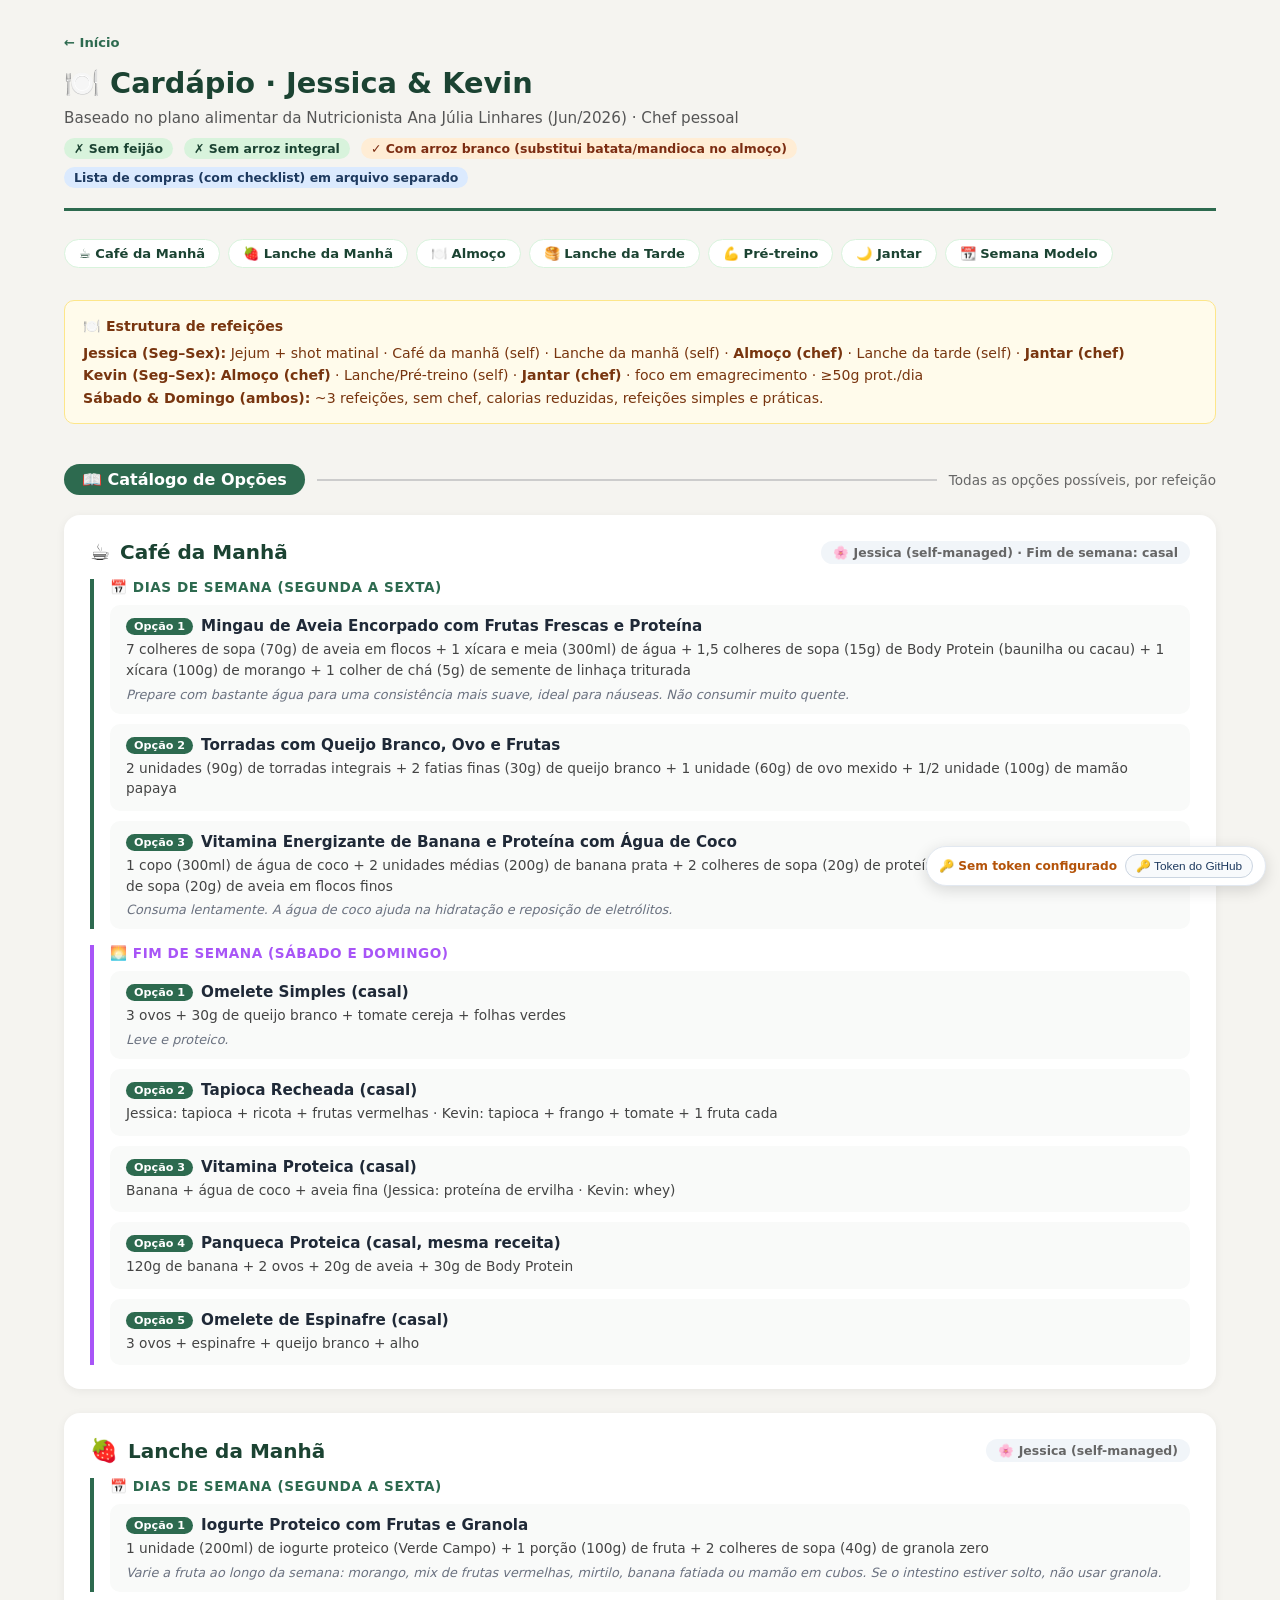
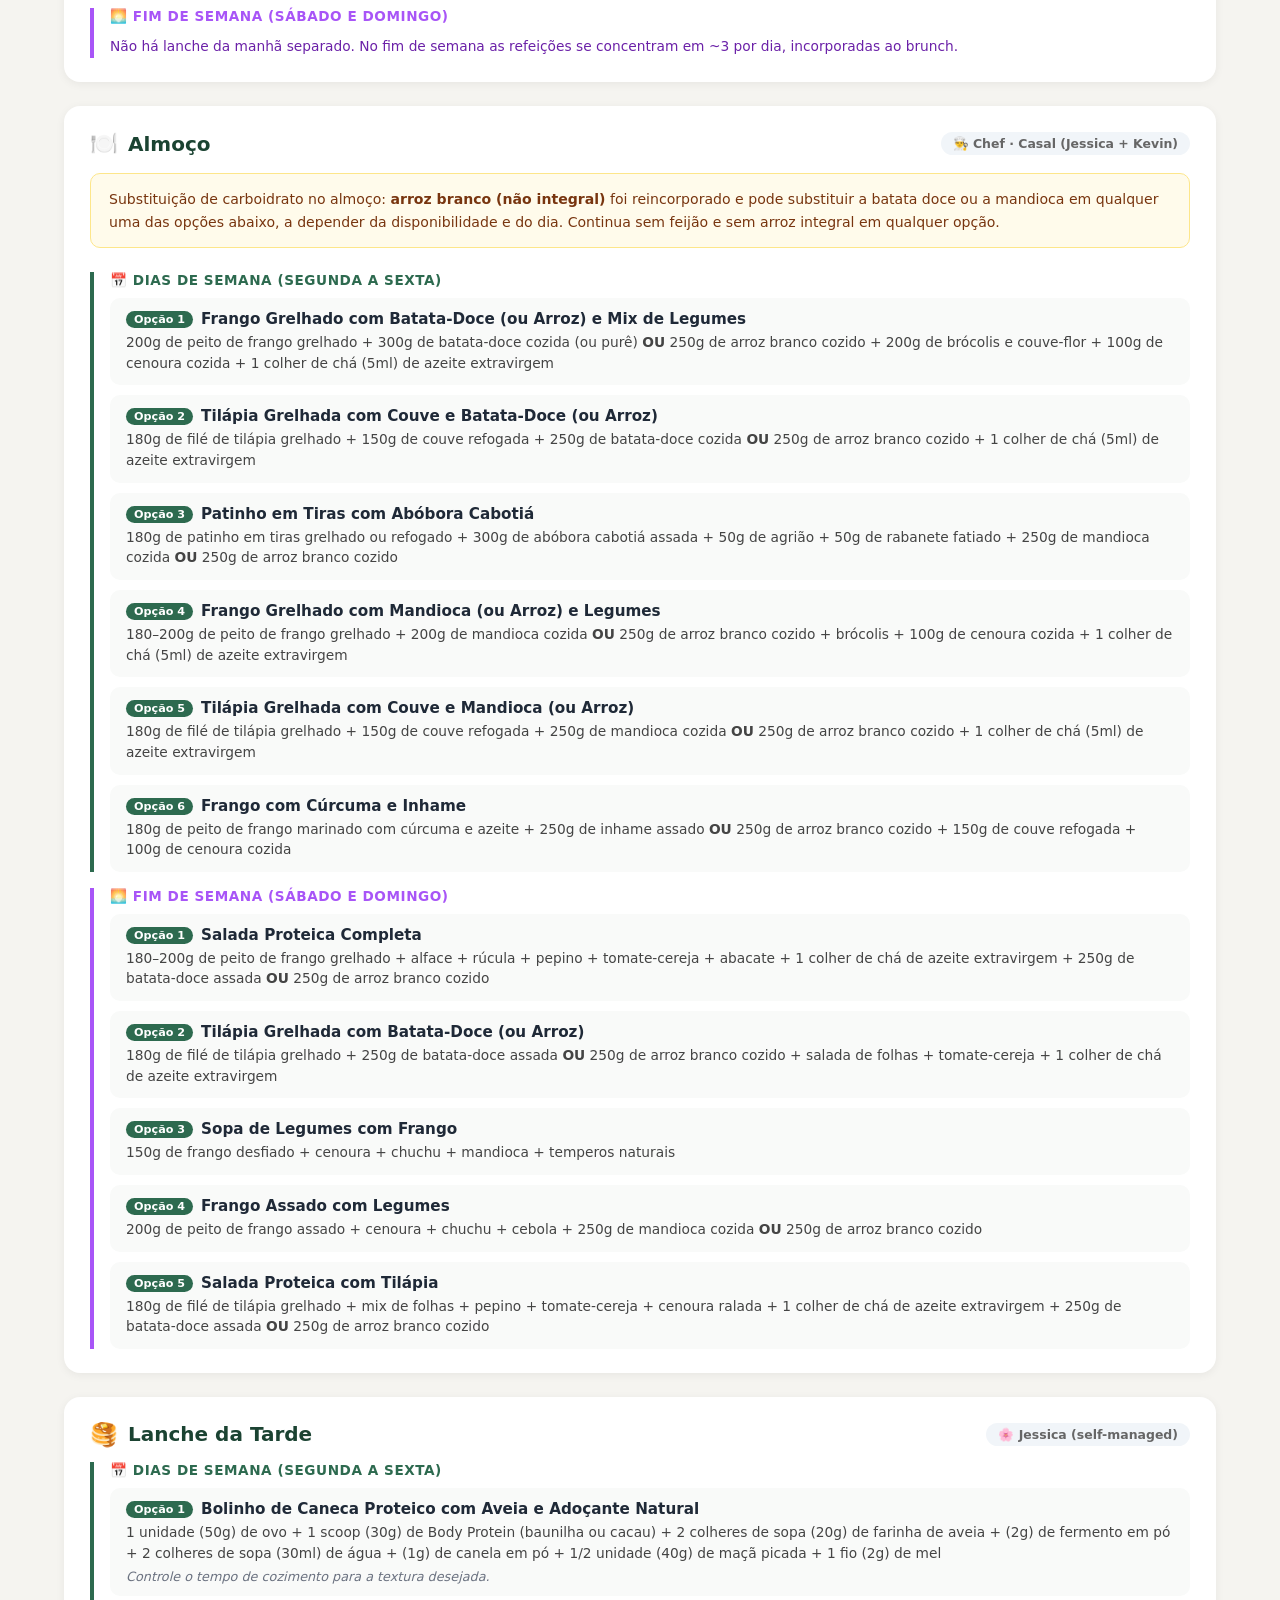
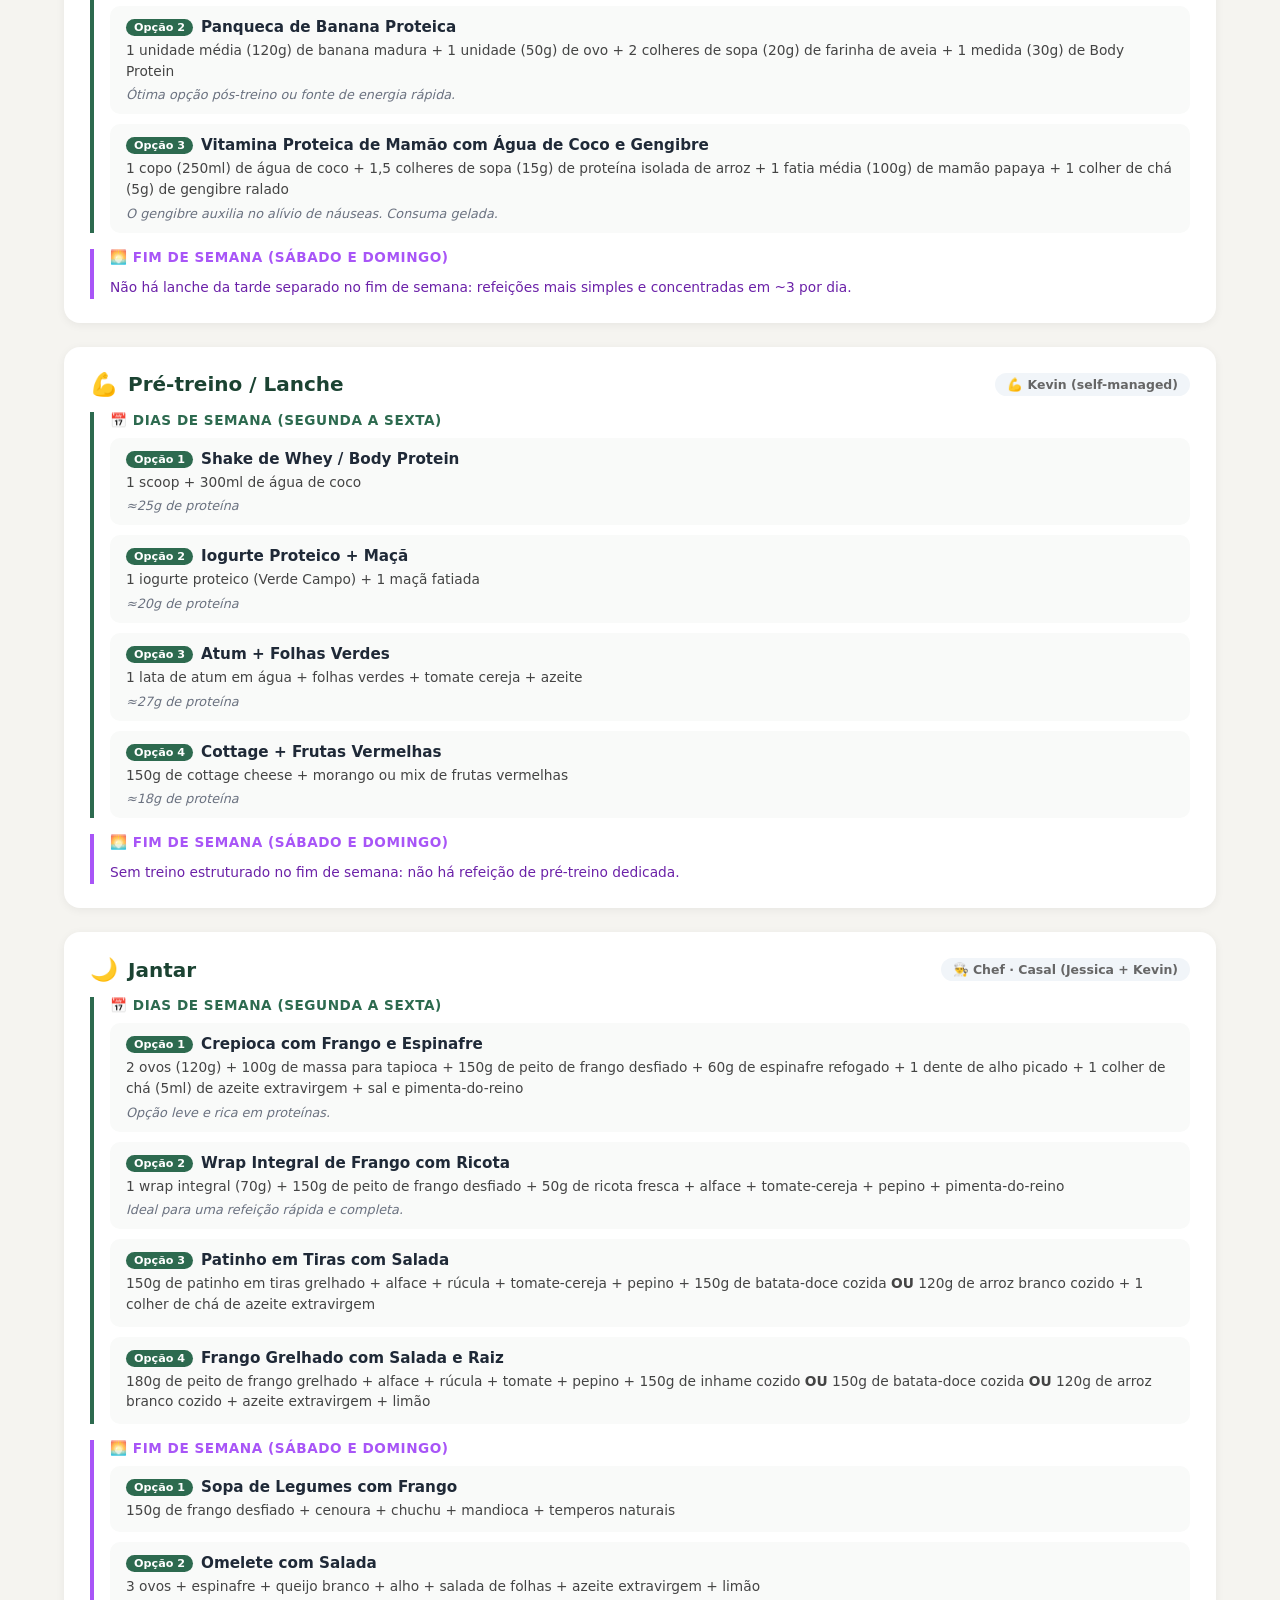
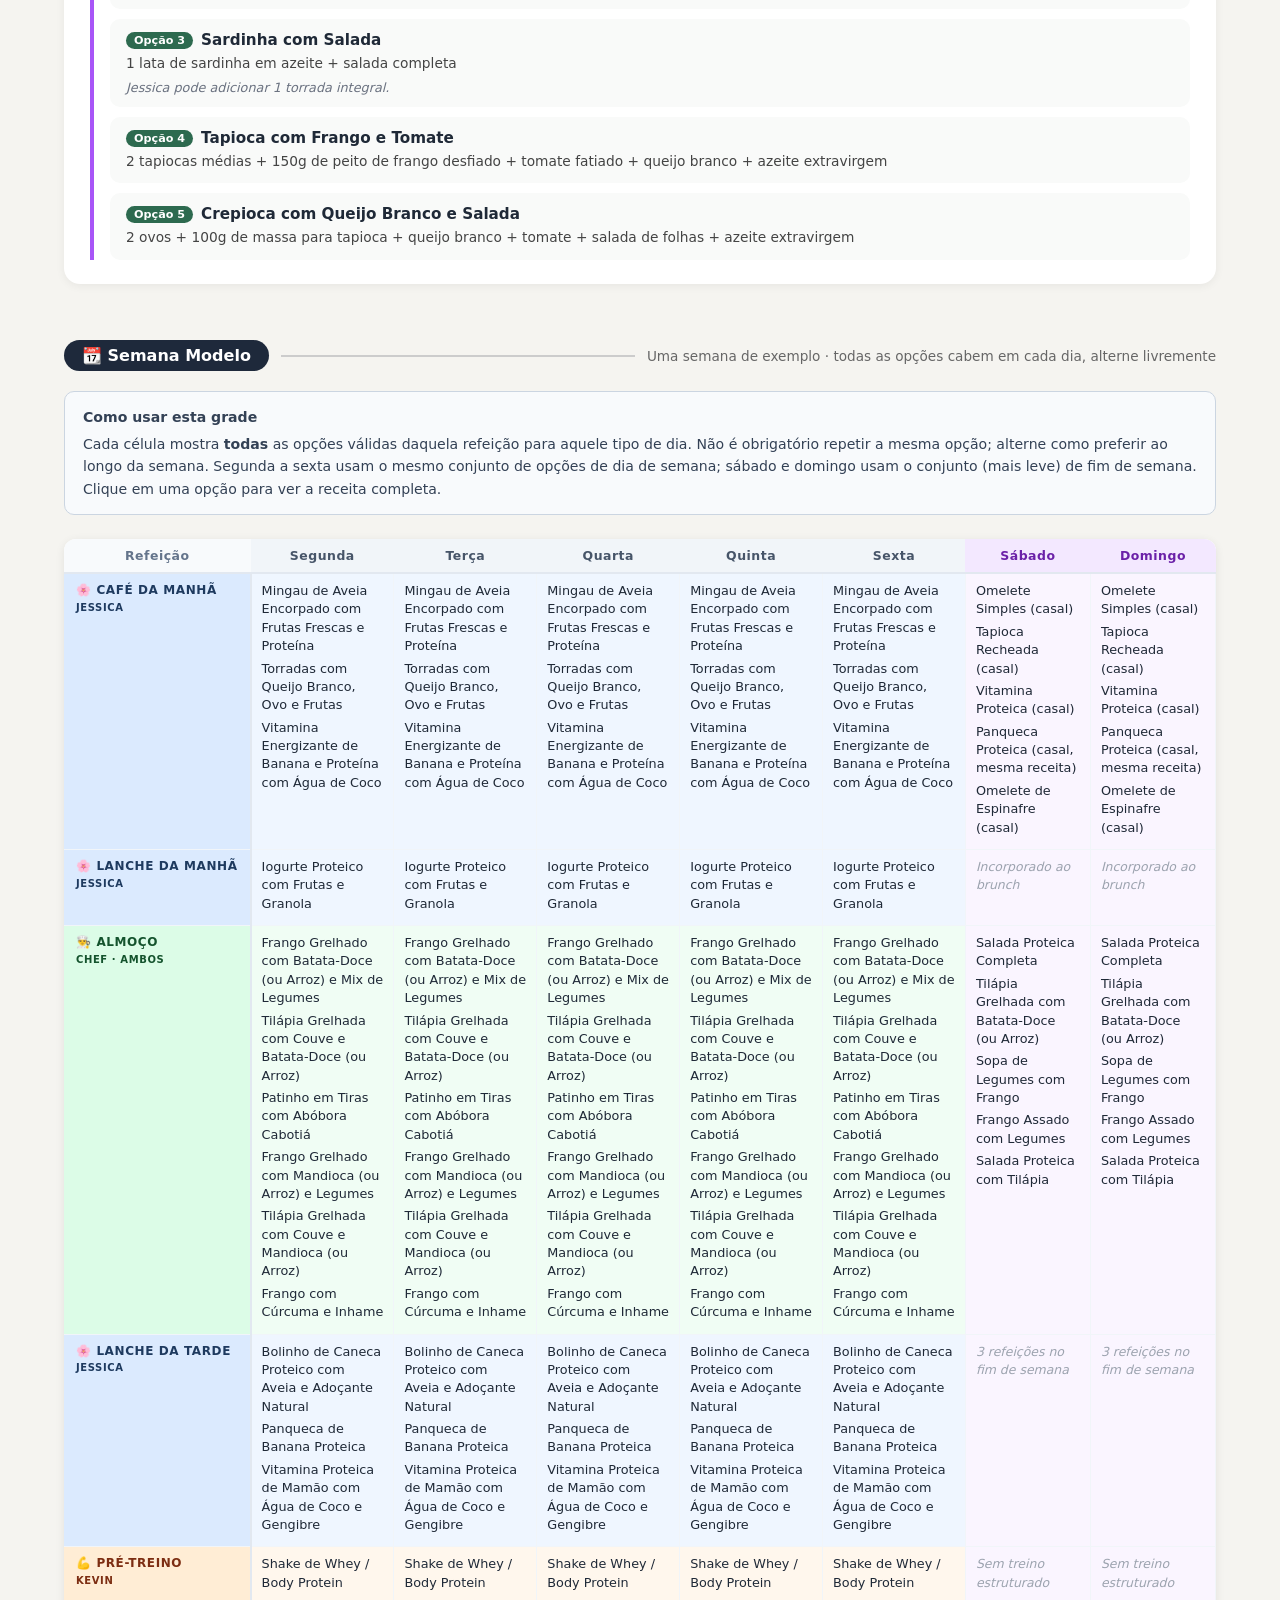
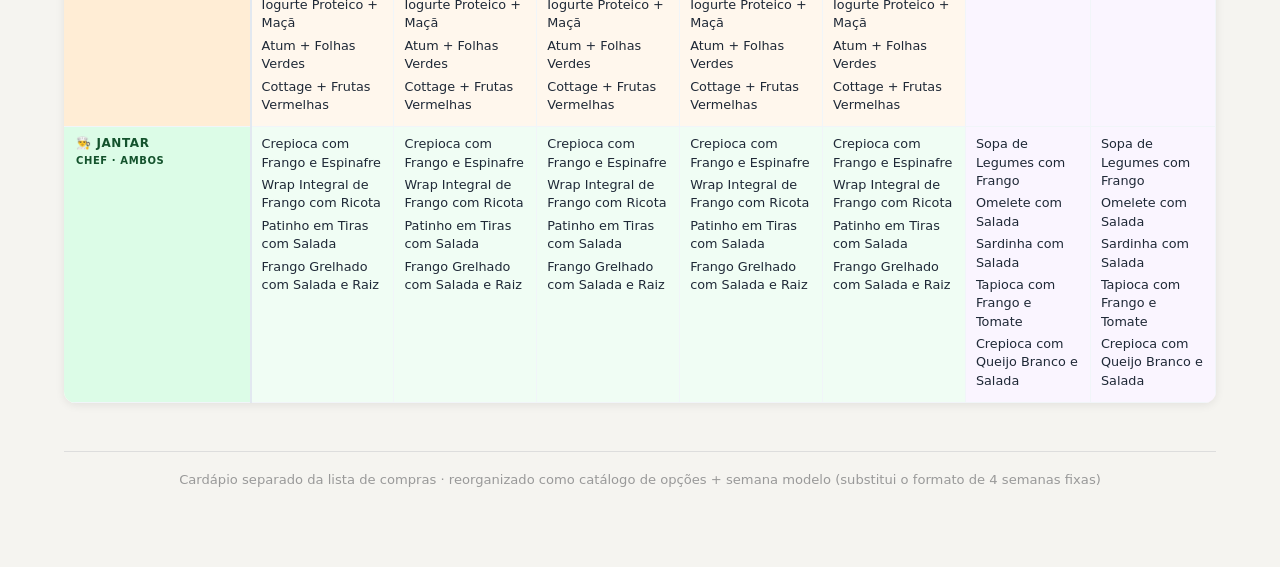
==== commit 4cda02d0: "fix: update menu and chef tips" ====
--- a/cardapio-opcoes-semana.html
+++ b/cardapio-opcoes-semana.html
@@ -3,7 +3,7 @@
 <head>
 <meta charset="UTF-8">
 <meta name="viewport" content="width=device-width, initial-scale=1.0">
-<title>Cardápio — Jessica &amp; Kevin</title>
+<title>Cardápio · Jessica &amp; Kevin</title>
 <link rel="stylesheet" href="assets/css/common.css">
 <link rel="stylesheet" href="assets/css/cardapio.css">
 </head>
@@ -11,7 +11,7 @@
 
 <a class="back-nav" href="index.html">← Início</a>
 <header>
-  <h1>🍽️ Cardápio — Jessica &amp; Kevin</h1>
+  <h1>🍽️ Cardápio · Jessica &amp; Kevin</h1>
   <p>Baseado no plano alimentar da Nutricionista Ana Júlia Linhares (Jun/2026) · Chef pessoal</p>
   <div>
     <span class="tag">✗ Sem feijão</span>
@@ -34,7 +34,7 @@
 <div class="note-box">
   <strong>🍽️ Estrutura de refeições</strong>
   <b>Jessica (Seg–Sex):</b> Jejum + shot matinal · Café da manhã (self) · Lanche da manhã (self) · <b>Almoço (chef)</b> · Lanche da tarde (self) · <b>Jantar (chef)</b><br>
-  <b>Kevin (Seg–Sex):</b> <b>Almoço (chef)</b> · Lanche/Pré-treino (self) · <b>Jantar (chef)</b> — emagrecimento · ≥50g prot./dia<br>
+  <b>Kevin (Seg–Sex):</b> <b>Almoço (chef)</b> · Lanche/Pré-treino (self) · <b>Jantar (chef)</b> · foco em emagrecimento · ≥50g prot./dia<br>
   <b>Sábado &amp; Domingo (ambos):</b> ~3 refeições, sem chef, calorias reduzidas, refeições simples e práticas.
 </div>
 
@@ -108,7 +108,7 @@
       <div class="obs">Varie a fruta ao longo da semana: morango, mix de frutas vermelhas, mirtilo, banana fatiada ou mamão em cubos. Se o intestino estiver solto, não usar granola.</div>
     </div>
   </div>
-<div class="opt-group" style="border-left-color:#a855f7;"><div class="opt-group-label" style="color:#a855f7;">🌅 Fim de Semana (Sábado e Domingo)</div><p class="weekend-note">Não há lanche da manhã separado — no fim de semana as refeições se concentram em ~3 por dia, incorporadas ao brunch.</p></div>  </div>
+<div class="opt-group" style="border-left-color:#a855f7;"><div class="opt-group-label" style="color:#a855f7;">🌅 Fim de Semana (Sábado e Domingo)</div><p class="weekend-note">Não há lanche da manhã separado. No fim de semana as refeições se concentram em ~3 por dia, incorporadas ao brunch.</p></div>  </div>
 </div>
 <div class="meal-section" id="almoco">
   <div class="meal-header"><span class="meal-icon">🍽️</span><h2>Almoço</h2><span class="who-tag">👨‍🍳 Chef · Casal (Jessica + Kevin)</span></div>
@@ -137,8 +137,8 @@
 
     </div>
     <div class="opt-card">
-      <div class="opt-title"><span class="opt-num">Opção 5</span>Tilápia Grelhada com Couve e Mandioquinha (ou Arroz)</div>
-      <div class="opt-ing">180g de filé de tilápia grelhado + 150g de couve refogada + 250g de mandioquinha cozida <b>OU</b> 250g de arroz branco cozido + 1 colher de chá (5ml) de azeite extravirgem</div>
+      <div class="opt-title"><span class="opt-num">Opção 5</span>Tilápia Grelhada com Couve e Mandioca (ou Arroz)</div>
+      <div class="opt-ing">180g de filé de tilápia grelhado + 150g de couve refogada + 250g de mandioca cozida <b>OU</b> 250g de arroz branco cozido + 1 colher de chá (5ml) de azeite extravirgem</div>
 
     </div>
     <div class="opt-card">
@@ -199,7 +199,7 @@
       <div class="obs">O gengibre auxilia no alívio de náuseas. Consuma gelada.</div>
     </div>
   </div>
-<div class="opt-group" style="border-left-color:#a855f7;"><div class="opt-group-label" style="color:#a855f7;">🌅 Fim de Semana (Sábado e Domingo)</div><p class="weekend-note">Não há lanche da tarde separado no fim de semana — refeições mais simples e concentradas em ~3 por dia.</p></div>  </div>
+<div class="opt-group" style="border-left-color:#a855f7;"><div class="opt-group-label" style="color:#a855f7;">🌅 Fim de Semana (Sábado e Domingo)</div><p class="weekend-note">Não há lanche da tarde separado no fim de semana: refeições mais simples e concentradas em ~3 por dia.</p></div>  </div>
 </div>
 <div class="meal-section" id="pretreino">
   <div class="meal-header"><span class="meal-icon">💪</span><h2>Pré-treino / Lanche</h2><span class="who-tag">💪 Kevin (self-managed)</span></div>
@@ -228,7 +228,7 @@
       <div class="obs">≈18g de proteína</div>
     </div>
   </div>
-<div class="opt-group" style="border-left-color:#a855f7;"><div class="opt-group-label" style="color:#a855f7;">🌅 Fim de Semana (Sábado e Domingo)</div><p class="weekend-note">Sem treino estruturado no fim de semana — não há refeição de pré-treino dedicada.</p></div>  </div>
+<div class="opt-group" style="border-left-color:#a855f7;"><div class="opt-group-label" style="color:#a855f7;">🌅 Fim de Semana (Sábado e Domingo)</div><p class="weekend-note">Sem treino estruturado no fim de semana: não há refeição de pré-treino dedicada.</p></div>  </div>
 </div>
 <div class="meal-section" id="jantar">
   <div class="meal-header"><span class="meal-icon">🌙</span><h2>Jantar</h2><span class="who-tag">👨‍🍳 Chef · Casal (Jessica + Kevin)</span></div>
@@ -297,7 +297,7 @@
 
 <div class="note-box" style="background:#f8fafc; border-color:#cbd5e1; color:#334155;">
   <strong>Como usar esta grade</strong>
-  Cada célula mostra <b>todas</b> as opções válidas daquela refeição para aquele tipo de dia — não é obrigatório repetir a mesma opção; alterne como preferir ao longo da semana. Segunda a sexta usam o mesmo conjunto de opções de dia de semana; sábado e domingo usam o conjunto (mais leve) de fim de semana. Clique em uma opção para ver a receita completa.
+  Cada célula mostra <b>todas</b> as opções válidas daquela refeição para aquele tipo de dia. Não é obrigatório repetir a mesma opção; alterne como preferir ao longo da semana. Segunda a sexta usam o mesmo conjunto de opções de dia de semana; sábado e domingo usam o conjunto (mais leve) de fim de semana. Clique em uma opção para ver a receita completa.
 </div>
 
 <div class="menu-table-wrap">
@@ -321,7 +321,7 @@
       </tr>
       <tr class="row-chef">
         <td class="row-label-cell">👨‍🍳 Almoço<br><small>Chef · Ambos</small></td>
-        <td><ul class="cell-list"><li><a href="#almoco">Frango Grelhado com Batata-Doce (ou Arroz) e Mix de Legumes</a></li><li><a href="#almoco">Tilápia Grelhada com Couve e Batata-Doce (ou Arroz)</a></li><li><a href="#almoco">Patinho em Tiras com Abóbora Cabotiá</a></li><li><a href="#almoco">Frango Grelhado com Mandioca (ou Arroz) e Legumes</a></li><li><a href="#almoco">Tilápia Grelhada com Couve e Mandioquinha (ou Arroz)</a></li><li><a href="#almoco">Frango com Cúrcuma e Inhame</a></li></ul></td><td><ul class="cell-list"><li><a href="#almoco">Frango Grelhado com Batata-Doce (ou Arroz) e Mix de Legumes</a></li><li><a href="#almoco">Tilápia Grelhada com Couve e Batata-Doce (ou Arroz)</a></li><li><a href="#almoco">Patinho em Tiras com Abóbora Cabotiá</a></li><li><a href="#almoco">Frango Grelhado com Mandioca (ou Arroz) e Legumes</a></li><li><a href="#almoco">Tilápia Grelhada com Couve e Mandioquinha (ou Arroz)</a></li><li><a href="#almoco">Frango com Cúrcuma e Inhame</a></li></ul></td><td><ul class="cell-list"><li><a href="#almoco">Frango Grelhado com Batata-Doce (ou Arroz) e Mix de Legumes</a></li><li><a href="#almoco">Tilápia Grelhada com Couve e Batata-Doce (ou Arroz)</a></li><li><a href="#almoco">Patinho em Tiras com Abóbora Cabotiá</a></li><li><a href="#almoco">Frango Grelhado com Mandioca (ou Arroz) e Legumes</a></li><li><a href="#almoco">Tilápia Grelhada com Couve e Mandioquinha (ou Arroz)</a></li><li><a href="#almoco">Frango com Cúrcuma e Inhame</a></li></ul></td><td><ul class="cell-list"><li><a href="#almoco">Frango Grelhado com Batata-Doce (ou Arroz) e Mix de Legumes</a></li><li><a href="#almoco">Tilápia Grelhada com Couve e Batata-Doce (ou Arroz)</a></li><li><a href="#almoco">Patinho em Tiras com Abóbora Cabotiá</a></li><li><a href="#almoco">Frango Grelhado com Mandioca (ou Arroz) e Legumes</a></li><li><a href="#almoco">Tilápia Grelhada com Couve e Mandioquinha (ou Arroz)</a></li><li><a href="#almoco">Frango com Cúrcuma e Inhame</a></li></ul></td><td><ul class="cell-list"><li><a href="#almoco">Frango Grelhado com Batata-Doce (ou Arroz) e Mix de Legumes</a></li><li><a href="#almoco">Tilápia Grelhada com Couve e Batata-Doce (ou Arroz)</a></li><li><a href="#almoco">Patinho em Tiras com Abóbora Cabotiá</a></li><li><a href="#almoco">Frango Grelhado com Mandioca (ou Arroz) e Legumes</a></li><li><a href="#almoco">Tilápia Grelhada com Couve e Mandioquinha (ou Arroz)</a></li><li><a href="#almoco">Frango com Cúrcuma e Inhame</a></li></ul></td>
+        <td><ul class="cell-list"><li><a href="#almoco">Frango Grelhado com Batata-Doce (ou Arroz) e Mix de Legumes</a></li><li><a href="#almoco">Tilápia Grelhada com Couve e Batata-Doce (ou Arroz)</a></li><li><a href="#almoco">Patinho em Tiras com Abóbora Cabotiá</a></li><li><a href="#almoco">Frango Grelhado com Mandioca (ou Arroz) e Legumes</a></li><li><a href="#almoco">Tilápia Grelhada com Couve e Mandioca (ou Arroz)</a></li><li><a href="#almoco">Frango com Cúrcuma e Inhame</a></li></ul></td><td><ul class="cell-list"><li><a href="#almoco">Frango Grelhado com Batata-Doce (ou Arroz) e Mix de Legumes</a></li><li><a href="#almoco">Tilápia Grelhada com Couve e Batata-Doce (ou Arroz)</a></li><li><a href="#almoco">Patinho em Tiras com Abóbora Cabotiá</a></li><li><a href="#almoco">Frango Grelhado com Mandioca (ou Arroz) e Legumes</a></li><li><a href="#almoco">Tilápia Grelhada com Couve e Mandioca (ou Arroz)</a></li><li><a href="#almoco">Frango com Cúrcuma e Inhame</a></li></ul></td><td><ul class="cell-list"><li><a href="#almoco">Frango Grelhado com Batata-Doce (ou Arroz) e Mix de Legumes</a></li><li><a href="#almoco">Tilápia Grelhada com Couve e Batata-Doce (ou Arroz)</a></li><li><a href="#almoco">Patinho em Tiras com Abóbora Cabotiá</a></li><li><a href="#almoco">Frango Grelhado com Mandioca (ou Arroz) e Legumes</a></li><li><a href="#almoco">Tilápia Grelhada com Couve e Mandioca (ou Arroz)</a></li><li><a href="#almoco">Frango com Cúrcuma e Inhame</a></li></ul></td><td><ul class="cell-list"><li><a href="#almoco">Frango Grelhado com Batata-Doce (ou Arroz) e Mix de Legumes</a></li><li><a href="#almoco">Tilápia Grelhada com Couve e Batata-Doce (ou Arroz)</a></li><li><a href="#almoco">Patinho em Tiras com Abóbora Cabotiá</a></li><li><a href="#almoco">Frango Grelhado com Mandioca (ou Arroz) e Legumes</a></li><li><a href="#almoco">Tilápia Grelhada com Couve e Mandioca (ou Arroz)</a></li><li><a href="#almoco">Frango com Cúrcuma e Inhame</a></li></ul></td><td><ul class="cell-list"><li><a href="#almoco">Frango Grelhado com Batata-Doce (ou Arroz) e Mix de Legumes</a></li><li><a href="#almoco">Tilápia Grelhada com Couve e Batata-Doce (ou Arroz)</a></li><li><a href="#almoco">Patinho em Tiras com Abóbora Cabotiá</a></li><li><a href="#almoco">Frango Grelhado com Mandioca (ou Arroz) e Legumes</a></li><li><a href="#almoco">Tilápia Grelhada com Couve e Mandioca (ou Arroz)</a></li><li><a href="#almoco">Frango com Cúrcuma e Inhame</a></li></ul></td>
         <td class="wkend"><ul class="cell-list"><li><a href="#almoco">Salada Proteica Completa</a></li><li><a href="#almoco">Tilápia Grelhada com Batata-Doce (ou Arroz)</a></li><li><a href="#almoco">Sopa de Legumes com Frango</a></li><li><a href="#almoco">Frango Assado com Legumes</a></li><li><a href="#almoco">Salada Proteica com Tilápia</a></li></ul></td><td class="wkend"><ul class="cell-list"><li><a href="#almoco">Salada Proteica Completa</a></li><li><a href="#almoco">Tilápia Grelhada com Batata-Doce (ou Arroz)</a></li><li><a href="#almoco">Sopa de Legumes com Frango</a></li><li><a href="#almoco">Frango Assado com Legumes</a></li><li><a href="#almoco">Salada Proteica com Tilápia</a></li></ul></td>
       </tr>
       <tr class="row-jessica">
@@ -348,5 +348,6 @@
   Cardápio separado da lista de compras · reorganizado como catálogo de opções + semana modelo (substitui o formato de 4 semanas fixas)
 </footer>
 
+<script src="assets/js/common.js"></script>
 </body>
 </html>
--- a/assets/css/common.css
+++ b/assets/css/common.css
@@ -17,3 +17,13 @@
 
 /* Rodapé padrão das páginas internas */
 footer { margin-top: 48px; padding-top: 20px; border-top: 1px solid #ddd; font-size: 0.82rem; color: #999; text-align: center; }
+
+/* Barra fixa de configuração do token do GitHub, comum a todas as páginas (assets/js/common.js) */
+#global-token-bar { position: fixed; bottom: 14px; right: 14px; background: white; border: 1px solid #e2e8f0; border-radius: 20px; padding: 7px 12px; box-shadow: 0 4px 16px rgba(0,0,0,0.14); display: flex; align-items: center; gap: 8px; font-size: 0.76rem; z-index: 999; }
+.global-token-status { color: #888; white-space: nowrap; }
+.global-token-status.ok { color: #2d6a4f; font-weight: 600; }
+.global-token-status.warn { color: #b45309; font-weight: 600; }
+.global-token-btn { background: #f8fafc; border: 1px solid #cbd5e1; color: #1e3a5f; font-size: 0.74rem; padding: 4px 10px; border-radius: 16px; cursor: pointer; white-space: nowrap; }
+.global-token-btn:hover { background: #eef2f7; }
+@media print { #global-token-bar { display: none; } }
+@media (max-width: 480px) { #global-token-bar { left: 14px; right: 14px; justify-content: space-between; } }
